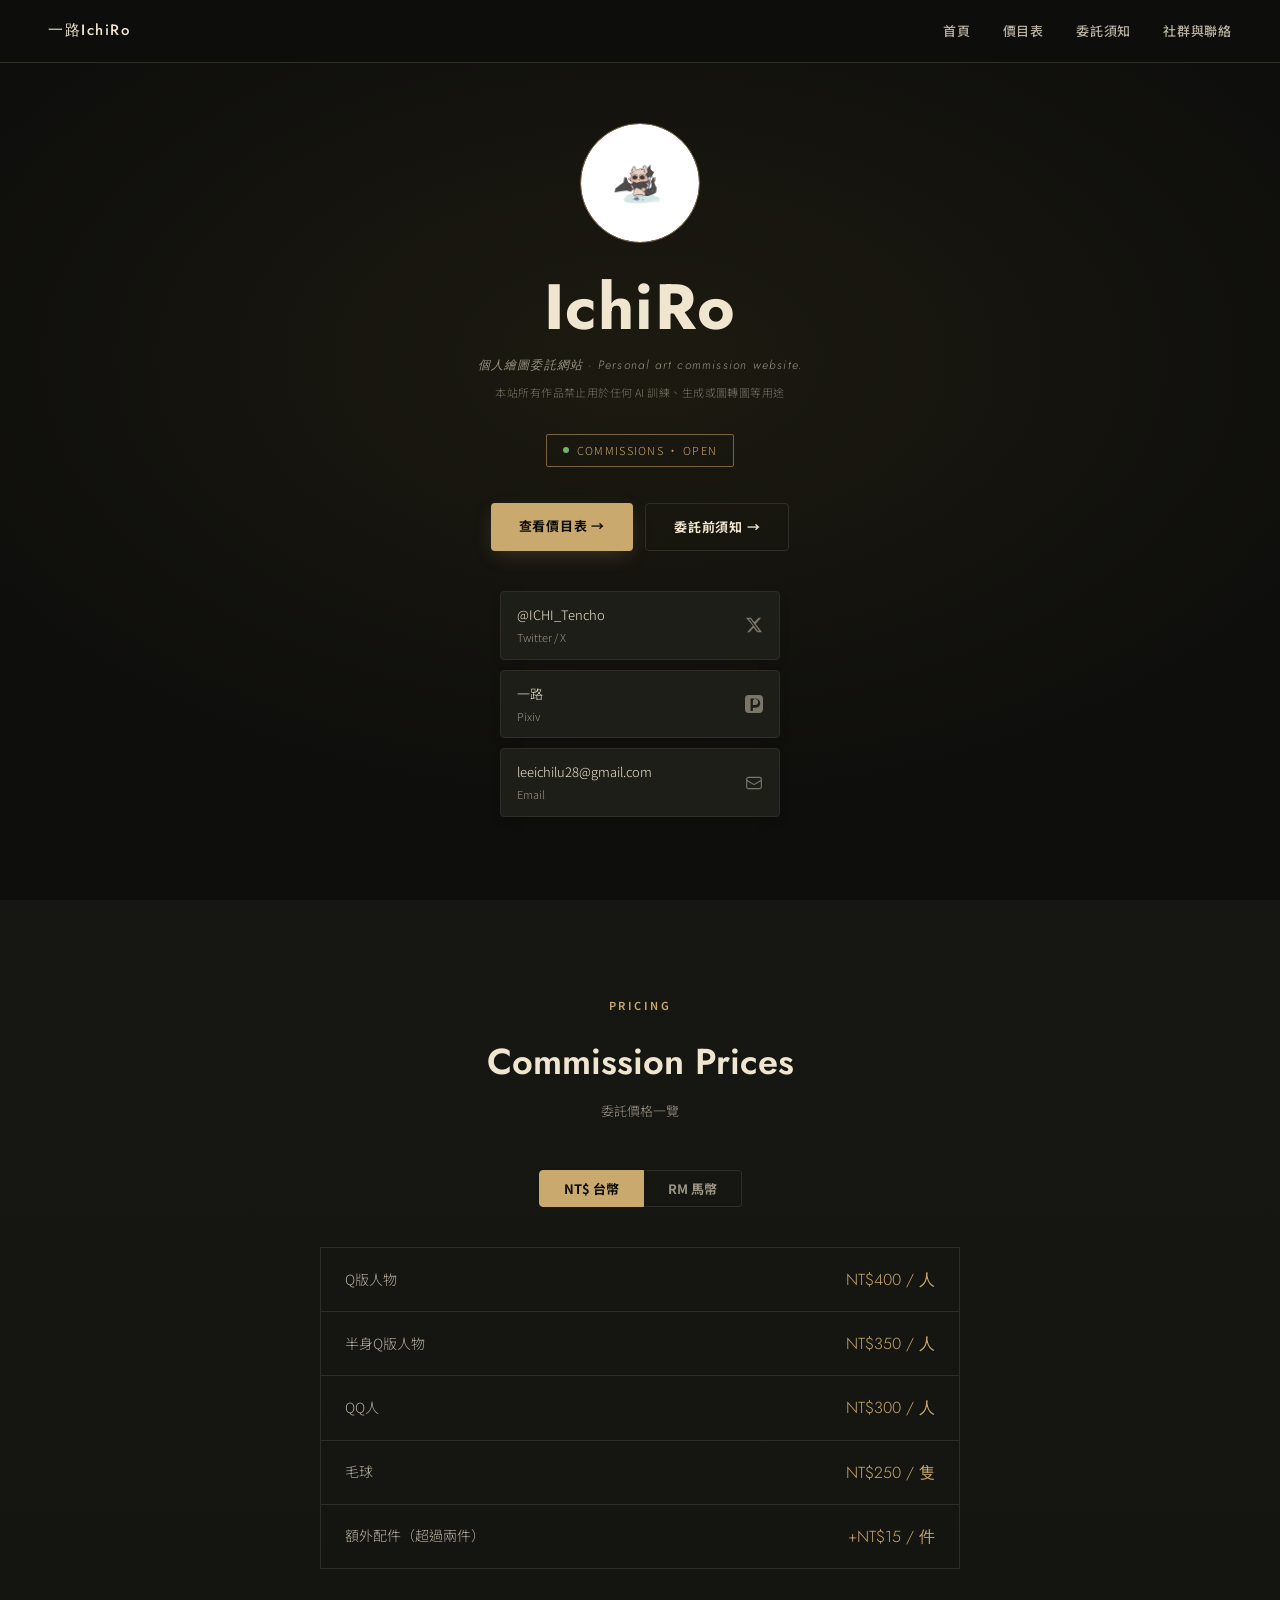
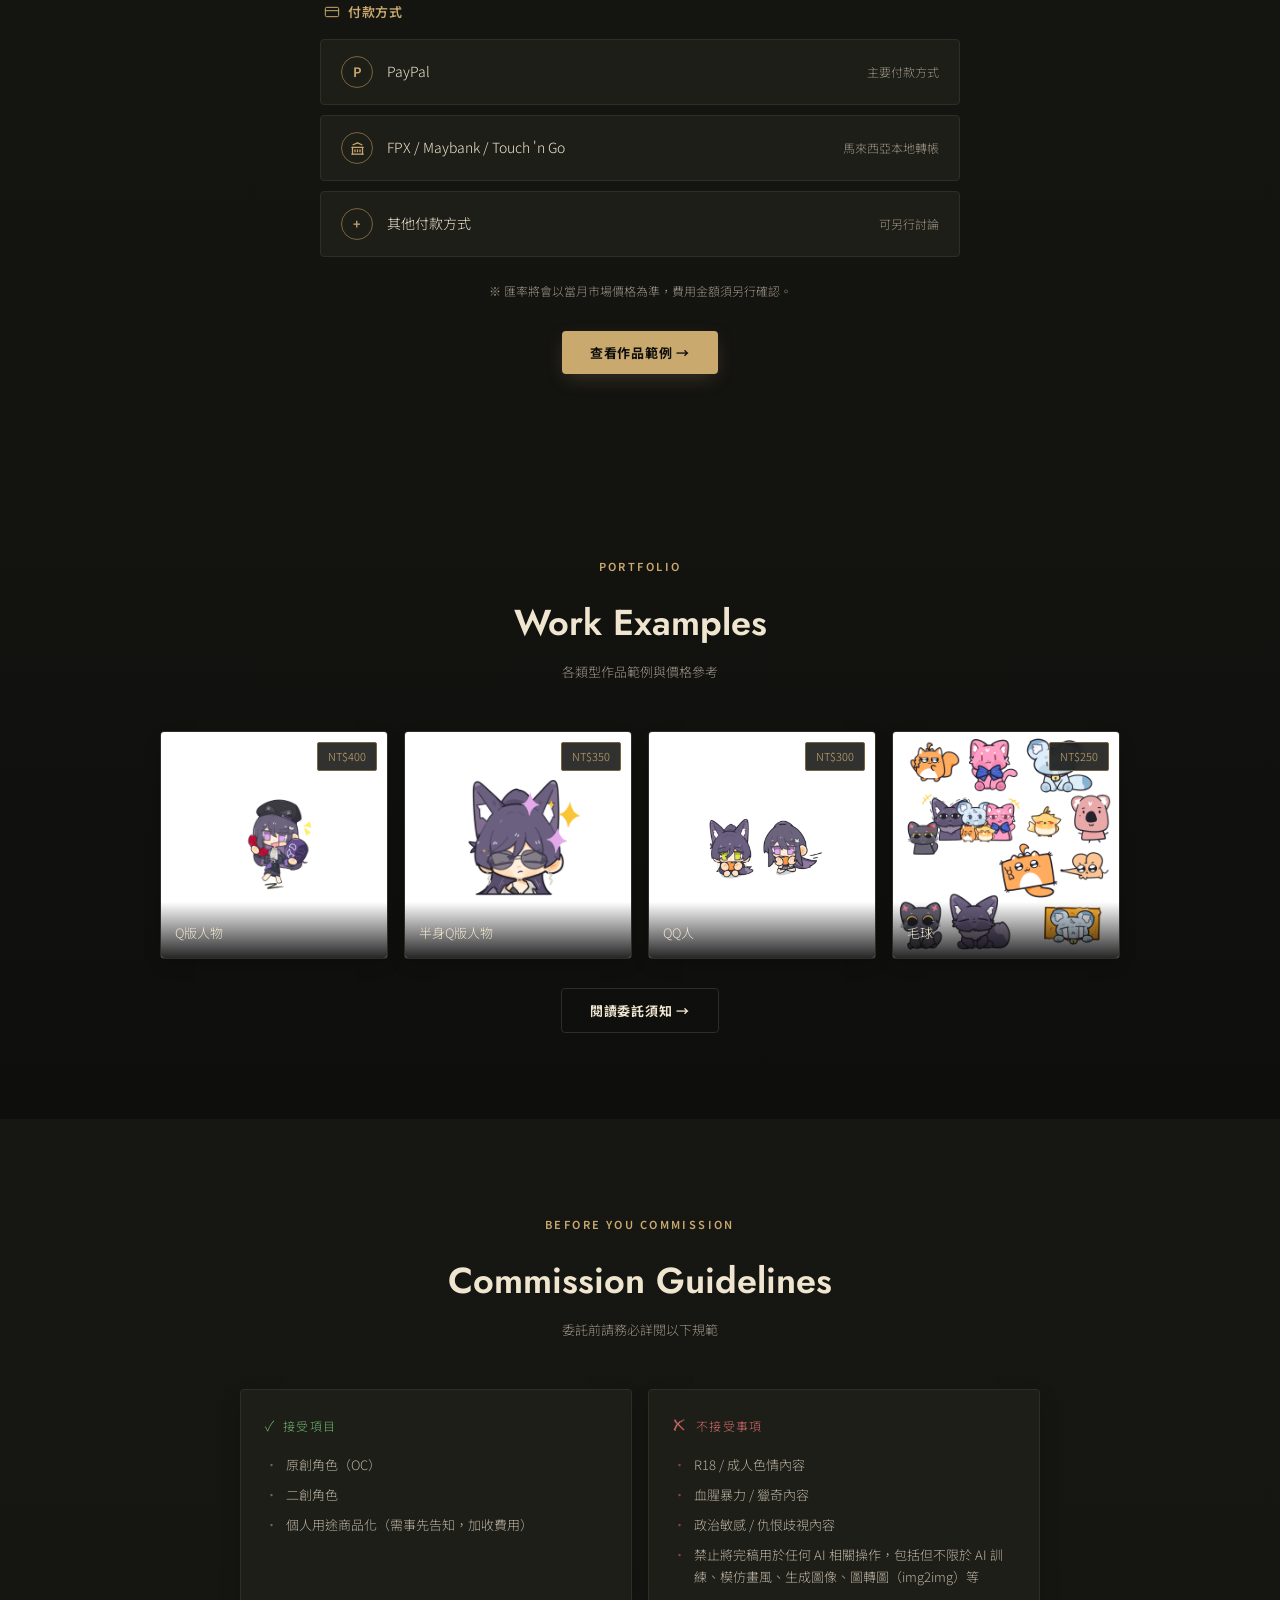
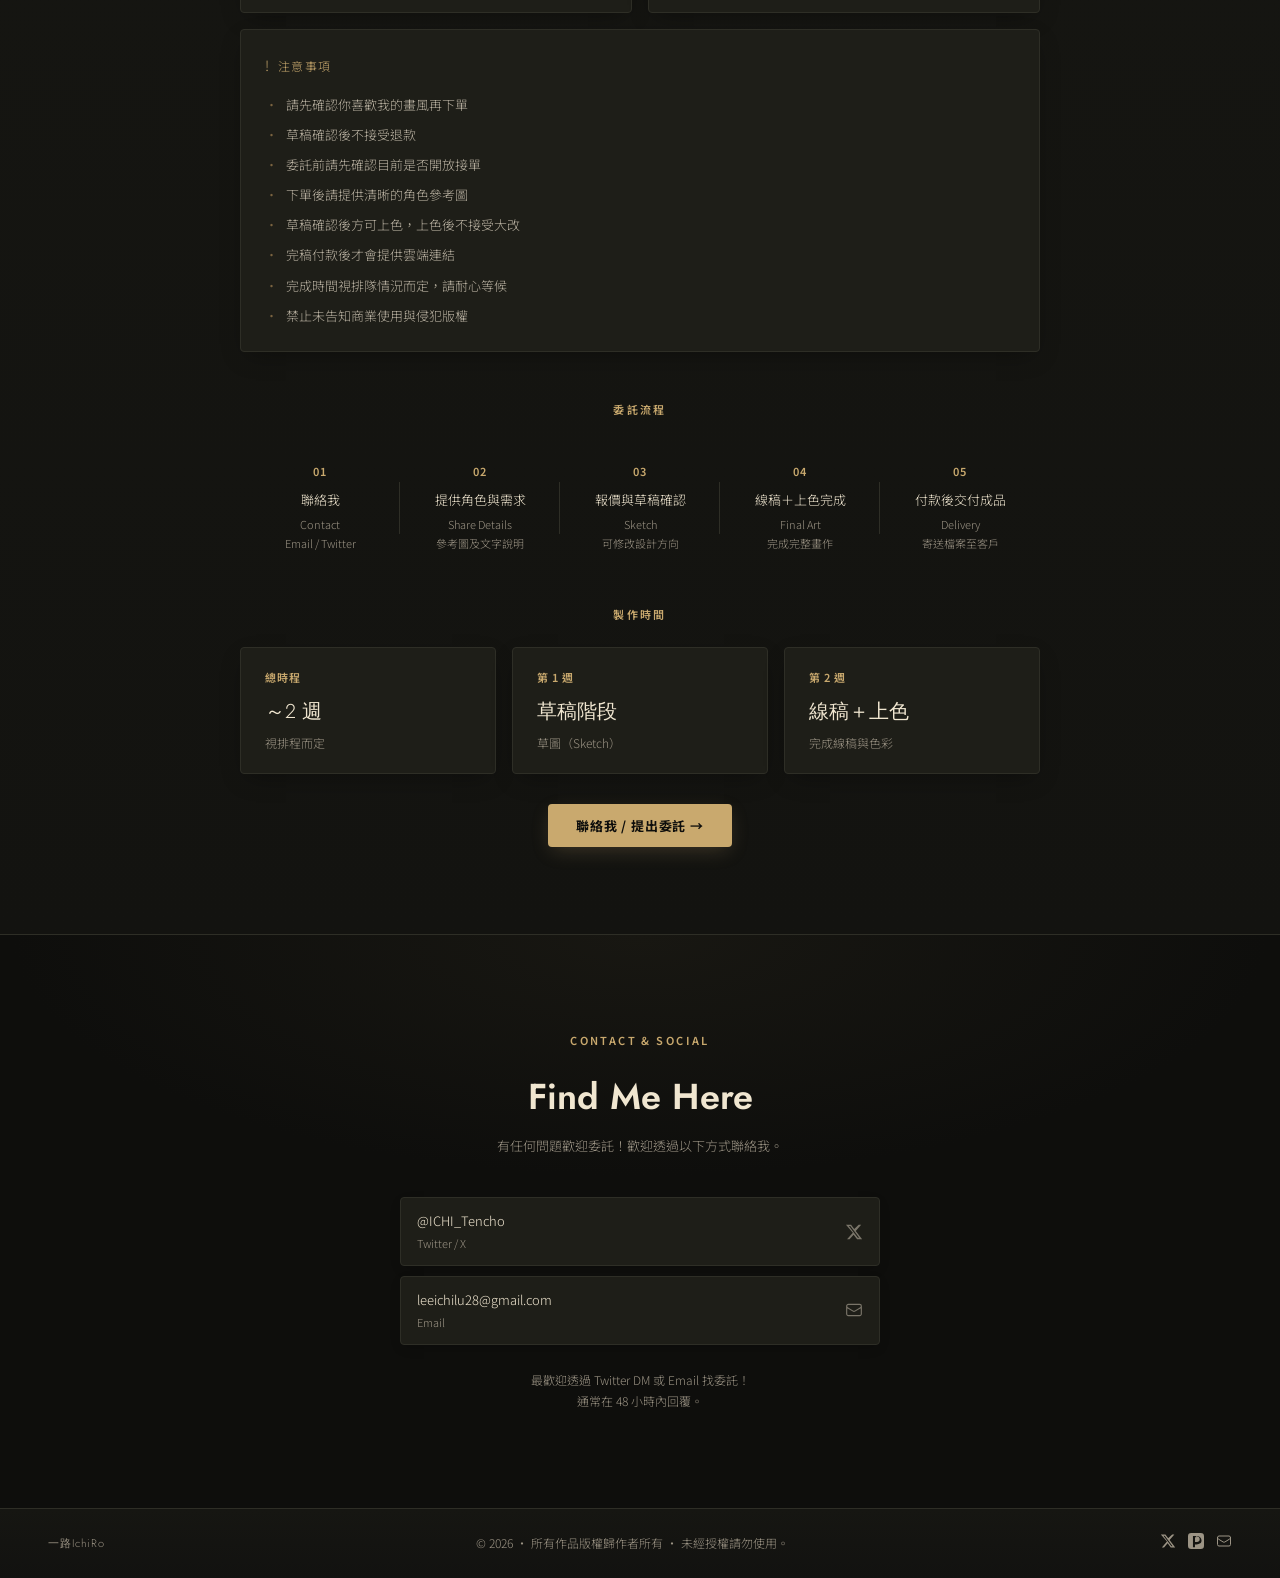
==== IchiRoSites/index.html @ b4e754fd "初次上傳網站更新" ====
<!DOCTYPE html>
<html lang="zh-TW">
<head>
<meta charset="UTF-8">
<meta name="viewport" content="width=device-width, initial-scale=1.0">
<title>一路IchiRo委託網站</title>
<link rel="preconnect" href="https://fonts.googleapis.com">
<link href="https://fonts.googleapis.com/css2?family=Jost:ital,wght@0,300;0,400;0,500;0,600;0,700;1,400&family=Noto+Sans+TC:wght@300;400;500;700&display=swap" rel="stylesheet">
<style>
  *, *::before, *::after { box-sizing: border-box; margin: 0; padding: 0; }

  :root {
    --bg-dark: #0e0e0c;
    --bg-mid: #161612;
    --bg-card: #1e1e18;
    --gold: #c9a96e;
    --gold-light: #e2c898;
    --gold-dim: #7a6340;
    --cream: #f0e6d0;
    --text-muted: #9c9485;
    --text-body: #b8b0a0;
    --border: #2e2e26;
    --accent-green: #4a6741;
    --radius: 4px;
  }

  html { scroll-behavior: smooth; }

  body {
    background: var(--bg-dark);
    color: var(--text-body);
    font-family: 'Noto Sans TC', sans-serif;
    font-weight: 300;
    line-height: 1.7;
    font-size: 14px;
  }

  /* ── NAV ── */
  nav {
    position: fixed; top: 0; left: 0; right: 0; z-index: 100;
    display: flex; align-items: center; justify-content: space-between;
    padding: 18px 48px;
    background: rgba(14,14,12,0.92);
    backdrop-filter: blur(12px);
    border-bottom: 1px solid var(--border);
  }
  .nav-logo {
    font-family: 'Jost', sans-serif;
    font-weight: 500;
    font-size: 15px;
    color: var(--cream);
    letter-spacing: 0.1em;
    text-decoration: none;
  }
  .nav-links { display: flex; gap: 32px; list-style: none; }
  .nav-links a {
    color: var(--text-body); font-size: 13px; font-weight: 500; text-decoration: none;
    letter-spacing: 0.06em; transition: color 0.2s;
  }
  .nav-links a:hover { color: var(--gold); }

  /* ── HAMBURGER (mobile nav toggle) ── */
  .nav-toggle {
    display: none;
    flex-direction: column; justify-content: center; gap: 5px;
    width: 28px; height: 28px;
    background: none; border: none; cursor: pointer; padding: 0;
    z-index: 101;
  }
  .nav-toggle span {
    display: block; width: 100%; height: 2px;
    background: var(--cream); border-radius: 2px;
    transition: transform 0.25s, opacity 0.25s;
  }
  .nav-toggle.open span:nth-child(1) { transform: translateY(7px) rotate(45deg); }
  .nav-toggle.open span:nth-child(2) { opacity: 0; }
  .nav-toggle.open span:nth-child(3) { transform: translateY(-7px) rotate(-45deg); }

  /* ── HERO ── */
  #home {
    min-height: 100vh;
    display: flex; flex-direction: column; align-items: center; justify-content: center;
    text-align: center;
    padding: 120px 24px 80px;
    background: radial-gradient(ellipse 60% 50% at 50% 40%, #1c1a10 0%, var(--bg-dark) 100%);
    position: relative;
  }
  .avatar-ring {
    width: 120px; height: 120px;
    border-radius: 50%;
    border: 1.5px solid var(--gold-dim);
    display: flex; align-items: center; justify-content: center;
    margin-bottom: 32px;
    background: var(--bg-card);
    overflow: hidden;
  }
  .avatar-img { width: 100%; height: 100%; object-fit: cover; border-radius: 50%; }
  .avatar-fallback { width: 48px; height: 48px; fill: var(--gold); display: none; }

  h1.hero-title {
    font-family: 'Jost', sans-serif;
    font-size: clamp(32px, 6vw, 64px);
    font-weight: 700;
    color: var(--cream);
    letter-spacing: 0.02em;
    line-height: 1;
    margin-bottom: 16px;
  }
  .hero-sub {
    color: var(--text-muted); font-size: 12px; letter-spacing: 0.1em;
    margin-bottom: 8px;
    font-style: italic;
    font-family: 'Jost', sans-serif;
  }
  .hero-ai-notice {
    color: var(--text-muted); font-size: 11px; letter-spacing: 0.04em;
    margin-bottom: 8px; opacity: 0.75;
  }
  .status-badge {
    display: inline-flex; align-items: center; gap: 8px;
    border: 1px solid var(--gold-dim);
    color: var(--gold); font-size: 11px; letter-spacing: 0.12em;
    padding: 6px 16px; border-radius: 2px;
    margin: 24px 0 36px;
    text-transform: uppercase;
  }
  .status-dot { width: 6px; height: 6px; border-radius: 50%; background: #6db36d; animation: pulse 2s infinite; }
  @keyframes pulse { 0%,100%{opacity:1} 50%{opacity:0.4} }

  /* ── CLOSED 狀態 ──
     想切換成「關閉中」時，把 HTML 的 status-badge 那個 div
     加上 class="status-badge closed"（已附範例在下方註解）
     呼吸燈會變灰色，且停止呼吸動畫。 */
  .status-badge.closed { border-color: var(--border); color: var(--text-muted); }
  .status-badge.closed .status-dot { background: #6b6b66; animation: none; }

  .hero-btns { display: flex; gap: 12px; margin-bottom: 40px; flex-wrap: wrap; justify-content: center; }
  .btn-gold {
    background: var(--gold); color: #0e0e0c;
    padding: 12px 28px; border: none; border-radius: var(--radius);
    font-family: 'Noto Sans TC', sans-serif; font-size: 13px; font-weight: 700;
    cursor: pointer; text-decoration: none; letter-spacing: 0.06em;
    transition: background 0.2s, box-shadow 0.2s;
    box-shadow: 0 6px 20px -4px rgba(201,169,110,0.25);
  }
  .btn-gold:hover { background: var(--gold-light); box-shadow: 0 8px 24px -4px rgba(201,169,110,0.4); }
  .btn-outline {
    background: transparent; color: var(--cream);
    padding: 12px 28px; border: 1px solid var(--border); border-radius: var(--radius);
    font-family: 'Noto Sans TC', sans-serif; font-size: 13px; font-weight: 700;
    cursor: pointer; text-decoration: none; letter-spacing: 0.06em;
    transition: border-color 0.2s, color 0.2s;
  }
  .btn-outline:hover { border-color: var(--gold); color: var(--gold); }

  .social-links { display: flex; flex-direction: column; gap: 10px; width: 280px; }
  .social-item {
    display: flex; align-items: center; justify-content: space-between;
    background: var(--bg-card); border: 1px solid var(--border);
    padding: 12px 16px; border-radius: var(--radius);
    text-decoration: none; color: var(--text-body); transition: border-color 0.2s, box-shadow 0.2s;
    box-shadow: 0 4px 12px -4px rgba(0,0,0,0.3);
  }
  .social-item:hover { border-color: var(--gold-dim); box-shadow: 0 6px 16px -4px rgba(0,0,0,0.4); }
  .social-left { display: flex; flex-direction: column; text-align: left; }
  .social-handle { color: var(--cream); font-size: 13px; }
  .social-platform { font-size: 11px; color: var(--text-muted); margin-top: 2px; }
  .social-icon { width: 18px; height: 18px; opacity: 0.6; }

  /* ── SECTION SHARED ── */
  section { padding: 96px 24px; }
  .eyebrow {
    font-size: 11px; letter-spacing: 0.22em; text-transform: uppercase;
    color: var(--gold); font-weight: 600; margin-bottom: 16px; text-align: center;
  }
  .section-title {
    font-family: 'Jost', sans-serif; font-size: clamp(22px, 4vw, 36px);
    color: var(--cream); text-align: center; font-weight: 600;
    margin-bottom: 8px;
  }
  .section-sub { text-align: center; color: var(--text-muted); font-size: 13px; margin-bottom: 48px; }

  /* ── PRICING ── */
  #pricing { background: linear-gradient(180deg, var(--bg-mid) 0%, #131310 100%); }
  .price-toggle { display: flex; gap: 0; margin: 0 auto 40px; justify-content: center; }
  .toggle-btn {
    padding: 8px 24px; border: 1px solid var(--border); background: none;
    color: var(--text-muted); font-size: 13px; font-weight: 700; cursor: pointer;
    font-family: 'Noto Sans TC', sans-serif; transition: all 0.2s;
  }
  .toggle-btn:first-child { border-radius: var(--radius) 0 0 var(--radius); }
  .toggle-btn:last-child { border-radius: 0 var(--radius) var(--radius) 0; border-left: none; }
  .toggle-btn.active { background: var(--gold); color: #0e0e0c; border-color: var(--gold); }

  .price-table { max-width: 640px; margin: 0 auto; border-left: 1px solid var(--border); border-right: 1px solid var(--border); }
  .price-row {
    display: flex; justify-content: space-between; align-items: center;
    padding: 18px 24px; border-bottom: 1px solid var(--border);
  }
  .price-row:first-child { border-top: 1px solid var(--border); }
  .price-name { color: var(--text-body); font-size: 14px; }
  .price-amount { color: var(--gold); font-size: 16px; font-family: 'Jost', sans-serif; }

  .payment-box { max-width: 640px; margin: 32px auto 0; }
  .payment-header { padding: 0 4px 16px; color: var(--gold); font-weight: 600; font-size: 13px; letter-spacing: 0.05em; display: flex; align-items: center; gap: 8px; }
  .payment-row {
    display: flex; align-items: center; justify-content: space-between;
    padding: 16px 20px; margin-bottom: 10px;
    background: var(--bg-card); border: 1px solid var(--border); border-radius: var(--radius);
  }
  .payment-row:last-child { margin-bottom: 0; }
  .payment-left { display: flex; align-items: center; gap: 14px; }
  .payment-icon {
    width: 32px; height: 32px; border-radius: 50%;
    border: 1px solid var(--gold-dim); color: var(--gold);
    display: flex; align-items: center; justify-content: center;
    font-size: 13px; font-weight: 600; flex-shrink: 0;
  }
  .payment-method { color: var(--cream); font-size: 14px; }
  .payment-note { color: var(--text-muted); font-size: 12px; }

  .price-disclaimer { text-align: center; font-size: 12px; color: var(--text-muted); margin: 24px auto 0; max-width: 500px; }

  /* ── PORTFOLIO ── */
  #portfolio { background: linear-gradient(180deg, #131310 0%, var(--bg-dark) 100%); }
  .portfolio-grid {
    display: grid; grid-template-columns: repeat(4, 1fr);
    gap: 16px; max-width: 960px; margin: 0 auto 40px;
  }
  .portfolio-card {
    position: relative; border-radius: var(--radius); overflow: hidden;
    aspect-ratio: 1/1; background: var(--bg-card); border: 1px solid var(--border);
    cursor: pointer; transition: transform 0.25s, border-color 0.25s, box-shadow 0.25s;
    box-shadow: 0 6px 18px -6px rgba(0,0,0,0.35);
  }
  .portfolio-card:hover { transform: translateY(-4px); border-color: var(--gold-dim); box-shadow: 0 16px 32px -10px rgba(0,0,0,0.55); }
  .portfolio-card img,
  .gallery-item img,
  .lightbox img {
    -webkit-user-select: none; user-select: none;
    -webkit-user-drag: none; user-drag: none;
    -webkit-touch-callout: none;
    pointer-events: none;
  }
  .portfolio-card img { width: 100%; height: 100%; object-fit: cover; display: block; }
  .card-view-more {
    position: absolute; inset: 0;
    display: flex; align-items: center; justify-content: center;
    background: rgba(14,14,12,0.55);
    opacity: 0; transition: opacity 0.25s;
    color: var(--gold-light); font-size: 12px; letter-spacing: 0.08em;
  }
  .portfolio-card:hover .card-view-more { opacity: 1; }
  .card-label {
    position: absolute; top: 10px; right: 10px;
    background: rgba(14,14,12,0.85); backdrop-filter: blur(4px);
    color: var(--gold); font-size: 11px; padding: 4px 10px;
    border-radius: 2px; border: 1px solid var(--gold-dim);
  }
  .card-overlay {
    position: absolute; bottom: 0; left: 0; right: 0;
    background: linear-gradient(transparent, rgba(0,0,0,0.85));
    padding: 20px 14px 14px;
  }
  .card-type { color: var(--cream); font-size: 13px; }
  .card-desc { color: var(--text-muted); font-size: 11px; margin-top: 2px; }

  /* ════════════════════════════════════════════════════════
     分類圖庫彈窗 (Gallery Modal) — 點分類卡片後打開
     ════════════════════════════════════════════════════════ */
  .gallery-modal {
    display: none;
    position: fixed; inset: 0; z-index: 200;
    background: rgba(8,8,7,0.93);
    backdrop-filter: blur(6px);
    padding: 80px 24px 40px;
    overflow-y: auto;
  }
  .gallery-modal.open { display: block; }
  .gallery-modal-inner { max-width: 1000px; margin: 0 auto; }
  .gallery-modal-header {
    display: flex; align-items: center; justify-content: space-between;
    margin-bottom: 28px; padding-bottom: 16px;
    border-bottom: 1px solid var(--border);
  }
  .gallery-modal-title { font-family: 'Jost', sans-serif; font-size: 22px; color: var(--cream); letter-spacing: 0.04em; }
  .gallery-modal-price { color: var(--gold); font-size: 13px; margin-top: 4px; }
  .gallery-close {
    width: 36px; height: 36px; border-radius: 50%;
    border: 1px solid var(--border); background: transparent;
    color: var(--text-muted); font-size: 18px; cursor: pointer;
    display: flex; align-items: center; justify-content: center;
    transition: border-color 0.2s, color 0.2s;
  }
  .gallery-close:hover { border-color: var(--gold-dim); color: var(--gold); }
  .gallery-modal-grid {
    display: grid; grid-template-columns: repeat(3, 1fr); gap: 14px;
  }
  .gallery-item {
    position: relative; border-radius: var(--radius); overflow: hidden;
    aspect-ratio: 1/1; background: var(--bg-card); border: 1px solid var(--border);
    cursor: zoom-in; transition: opacity 0.2s;
  }
  .gallery-item:hover { opacity: 0.85; }
  .gallery-item img { width: 100%; height: 100%; object-fit: cover; display: block; }

  @media (max-width: 700px) {
    .gallery-modal-grid { grid-template-columns: repeat(2, 1fr); }
    .gallery-modal { padding: 72px 16px 32px; }
  }

  /* ════════════════════════════════════════════════════════
     圖片放大 Lightbox — 點圖庫裡的圖片後全螢幕放大
     ════════════════════════════════════════════════════════ */
  .lightbox {
    display: none;
    position: fixed; inset: 0; z-index: 300;
    background: rgba(0,0,0,0.92);
    align-items: center; justify-content: center;
  }
  .lightbox.open { display: flex; }
  .lightbox img {
    max-width: 88vw; max-height: 86vh;
    object-fit: contain; border-radius: 2px;
  }
  .lightbox-close, .lightbox-prev, .lightbox-next {
    position: absolute; background: rgba(20,20,17,0.6);
    border: 1px solid var(--border); color: var(--cream);
    cursor: pointer; display: flex; align-items: center; justify-content: center;
    transition: border-color 0.2s, color 0.2s;
  }
  .lightbox-close {
    top: 20px; right: 20px; width: 40px; height: 40px;
    border-radius: 50%; font-size: 20px;
  }
  .lightbox-prev, .lightbox-next {
    top: 50%; transform: translateY(-50%);
    width: 44px; height: 44px; border-radius: 50%; font-size: 20px;
  }
  .lightbox-prev { left: 20px; }
  .lightbox-next { right: 20px; }
  .lightbox-close:hover, .lightbox-prev:hover, .lightbox-next:hover {
    border-color: var(--gold-dim); color: var(--gold);
  }
  .lightbox-counter {
    position: absolute; bottom: 24px; left: 50%; transform: translateX(-50%);
    color: var(--text-muted); font-size: 12px; letter-spacing: 0.06em;
  }
  @media (max-width: 700px) {
    .lightbox-prev, .lightbox-next { width: 38px; height: 38px; }
    .lightbox-prev { left: 8px; }
    .lightbox-next { right: 8px; }
    .lightbox-close { top: 12px; right: 12px; }
  }

  /* Portfolio placeholder colors */
  .pc-1 { background: linear-gradient(135deg, #1a2535, #2c1a35); }
  .pc-2 { background: linear-gradient(135deg, #1a1535, #351a2c); }
  .pc-3 { background: linear-gradient(135deg, #2c2215, #1a2215); }
  .pc-4 { background: linear-gradient(135deg, #1a2a1a, #2a1a2a); }

  /* ── GUIDELINES ── */
  #guidelines { background: linear-gradient(180deg, var(--bg-mid) 0%, #131310 100%); }
  .guidelines-grid { display: grid; grid-template-columns: 1fr 1fr; gap: 16px; max-width: 800px; margin: 0 auto 48px; }
  .guide-card-wide { grid-column: 1 / -1; }
  .guide-card { background: var(--bg-card); border: 1px solid var(--border); border-radius: var(--radius); padding: 24px; box-shadow: 0 8px 24px -8px rgba(0,0,0,0.4); }
  .guide-card-title { font-size: 12px; letter-spacing: 0.1em; color: var(--gold); margin-bottom: 16px; display: flex; align-items: center; gap: 8px; }
  .guide-card-title span { font-size: 14px; }
  .guide-card-title-accept { color: #6db36d; }
  .guide-card-title-reject { color: #d16a6a; }
  .guide-list { list-style: none; display: flex; flex-direction: column; gap: 8px; }
  .guide-list li { font-size: 13px; color: var(--text-body); display: flex; gap: 8px; }
  .guide-list li::before { content: '·'; color: var(--gold-dim); flex-shrink: 0; }
  .guide-list.dont li::before { color: #8b4444; }

  .steps-row { display: grid; grid-template-columns: repeat(5, 1fr); gap: 0; max-width: 800px; margin: 0 auto 32px; }
  .step { text-align: center; padding: 20px 8px; position: relative; }
  .step:not(:last-child)::after {
    content: ''; position: absolute; right: 0; top: 50%; transform: translateY(-50%);
    width: 1px; height: 40%; background: var(--border);
  }
  .step-num { font-size: 11px; color: var(--gold); font-weight: 600; letter-spacing: 0.12em; margin-bottom: 8px; }
  .step-label { color: var(--cream); font-size: 13px; margin-bottom: 4px; }
  .step-detail { color: var(--text-muted); font-size: 11px; }

  .timeline-row { display: grid; grid-template-columns: repeat(3, 1fr); gap: 16px; max-width: 800px; margin: 0 auto 40px; }
  .timeline-card { background: var(--bg-card); border: 1px solid var(--border); border-radius: var(--radius); padding: 20px 24px; box-shadow: 0 8px 24px -8px rgba(0,0,0,0.4); }
  .tl-label { font-size: 11px; color: var(--gold); font-weight: 600; letter-spacing: 0.1em; text-transform: uppercase; margin-bottom: 8px; }
  .tl-duration { color: var(--cream); font-size: 20px; font-family: 'Jost', sans-serif; margin-bottom: 4px; }
  .tl-desc { font-size: 12px; color: var(--text-muted); }

  /* ── CONTACT ── */
  #contact {
    background: radial-gradient(ellipse 70% 60% at 50% 0%, #181712 0%, var(--bg-dark) 70%);
    border-top: 1px solid var(--border);
  }
  .contact-links { display: flex; flex-direction: column; gap: 10px; max-width: 480px; margin: 0 auto 24px; }
  .contact-note { text-align: center; font-size: 12px; color: var(--text-muted); max-width: 420px; margin: 0 auto; line-height: 1.8; }

  /* ── FOOTER ── */
  footer {
    background: linear-gradient(180deg, var(--bg-mid) 0%, #121210 100%); border-top: 1px solid var(--border);
    padding: 24px 48px; display: flex; justify-content: space-between; align-items: center;
    font-size: 12px; color: var(--text-muted);
  }
  .footer-copy { font-family: 'Jost', sans-serif; letter-spacing: 0.08em; font-size: 11px; color: var(--text-muted); }

  @media (max-width: 880px) {
    .portfolio-grid { grid-template-columns: repeat(2, 1fr); }
  }

  @media (max-width: 700px) {
    nav { padding: 14px 20px; }
    .nav-toggle { display: flex; }
    .nav-links {
      display: flex; flex-direction: column; gap: 0;
      position: fixed; top: 57px; left: 0; right: 0;
      background: rgba(14,14,12,0.97); backdrop-filter: blur(12px);
      border-bottom: 1px solid var(--border);
      max-height: 0; overflow: hidden;
      transition: max-height 0.3s ease;
    }
    .nav-links.open { max-height: 320px; }
    .nav-links li { width: 100%; }
    .nav-links a {
      display: block; padding: 16px 24px;
      border-bottom: 1px solid var(--border);
      font-size: 14px;
    }
    section { padding: 64px 20px; }
    .guidelines-grid { grid-template-columns: 1fr; }
    .steps-row { grid-template-columns: 1fr 1fr; gap: 12px; }
    .step::after { display: none; }
    .timeline-row { grid-template-columns: 1fr; }
    footer { flex-direction: column; gap: 12px; text-align: center; }
  }
</style>
</head>
<body>

<!-- NAV -->
<nav>
  <a href="#home" class="nav-logo">一路IchiRo</a>
  <ul class="nav-links" id="navLinks">
    <li><a href="#home">首頁</a></li>
    <li><a href="#pricing">價目表</a></li>
    <li><a href="#guidelines">委託須知</a></li>
    <li><a href="#contact">社群與聯絡</a></li>
  </ul>
  <button class="nav-toggle" id="navToggle" aria-label="開啟選單" aria-expanded="false">
    <span></span><span></span><span></span>
  </button>
</nav>

<!-- HERO -->
<section id="home">
  <div class="avatar-ring">
    <img src="images/dragon.png" alt="Mira Vesper avatar" class="avatar-img" onerror="this.style.display='none'; this.nextElementSibling.style.display='flex';">
    <svg viewBox="0 0 24 24" xmlns="http://www.w3.org/2000/svg" class="avatar-fallback">
      <path d="M12 2C6.48 2 2 6.48 2 12s4.48 10 10 10 10-4.48 10-10S17.52 2 12 2zm-1 14H9V8h2v8zm4 0h-2V8h2v8z"/>
    </svg>
  </div>

  <h1 class="hero-title">IchiRo</h1>
  <p class="hero-sub">個人繪圖委託網站 · Personal art commission website.</p>
  <p class="hero-ai-notice">本站所有作品禁止用於任何 AI 訓練、生成或圖轉圖等用途</p>
  <!--
    委託狀態切換：
    開放中（目前）：<div class="status-badge">  ...  COMMISSIONS · OPEN
    關閉時：把下面改成 ↓↓↓
    <div class="status-badge closed">
      <span class="status-dot"></span>
      COMMISSIONS · CLOSED
    </div>
    （只要加上 class="closed" 並把文字改成 CLOSED，呼吸燈就會變灰色且停止閃爍）
  -->
  <div class="status-badge">
    <span class="status-dot"></span>
    COMMISSIONS · OPEN
  </div>

  <div class="hero-btns">
    <a href="#pricing" class="btn-gold">查看價目表 →</a>
    <a href="#guidelines" class="btn-outline">委託前須知 →</a>
  </div>

  <div class="social-links">
    <!-- 把下面 href="" 換成你的 Twitter/X 連結，例如 https://twitter.com/ICHI_Tencho -->
    <a href="https://twitter.com/ICHI_Tencho" target="_blank" class="social-item">
      <div class="social-left">
        <span class="social-handle">@ICHI_Tencho</span>
        <span class="social-platform">Twitter / X</span>
      </div>
      <svg class="social-icon" viewBox="0 0 24 24" fill="currentColor"><path d="M18.244 2.25h3.308l-7.227 8.26 8.502 11.24H16.17l-4.714-6.231-5.401 6.231H2.736l7.73-8.835L1.254 2.25H8.08l4.253 5.622zm-1.161 17.52h1.833L7.084 4.126H5.117z"/></svg>
    </a>
    <!-- 把下面 href="" 換成你的 Pixiv 連結，例如 https://www.pixiv.net/users/12345678 -->
    <a href="https://www.pixiv.net/users/37880191" target="_blank" class="social-item">
      <div class="social-left">
        <span class="social-handle">一路</span>
        <span class="social-platform">Pixiv</span>
      </div>
      <svg class="social-icon" viewBox="0 0 24 24" fill="currentColor"><path d="M4.935 0A4.924 4.924 0 0 0 0 4.935v14.13A4.924 4.924 0 0 0 4.935 24H19.06A4.924 4.924 0 0 0 24 19.065V4.935A4.924 4.924 0 0 0 19.065 0zm7.81 4.547c2.181 0 4.058.676 5.399 1.847a6.117 6.117 0 0 1 2.116 4.66c.005 1.854-.68 3.476-1.963 4.478-1.297 1.012-3.054 1.564-5.368 1.564h-2.474v4.245H7.44V4.55zm-.288 1.8H10.52v7.073h1.938c1.917 0 3.168-.428 3.94-1.048.77-.618 1.17-1.554 1.167-2.98a4.26 4.26 0 0 0-1.443-3.26c-.985-.858-2.401-1.292-4.465-1.286z"/></svg>
    </a>
    <!-- Email 連結 -->
    <a href="mailto:leeichilu28@gmail.com" class="social-item">
      <div class="social-left">
        <span class="social-handle">leeichilu28@gmail.com</span>
        <span class="social-platform">Email</span>
      </div>
      <svg class="social-icon" viewBox="0 0 24 24" fill="none" stroke="currentColor" stroke-width="1.5"><path stroke-linecap="round" stroke-linejoin="round" d="M21.75 6.75v10.5a2.25 2.25 0 0 1-2.25 2.25h-15a2.25 2.25 0 0 1-2.25-2.25V6.75m19.5 0A2.25 2.25 0 0 0 19.5 4.5h-15a2.25 2.25 0 0 0-2.25 2.25m19.5 0v.243a2.25 2.25 0 0 1-1.07 1.916l-7.5 4.615a2.25 2.25 0 0 1-2.36 0L3.32 8.91a2.25 2.25 0 0 1-1.07-1.916V6.75"/></svg>
    </a>
  </div>
</section>

<!-- PRICING -->
<section id="pricing">
  <p class="eyebrow">PRICING</p>
  <h2 class="section-title">Commission Prices</h2>
  <p class="section-sub">委託價格一覽</p>

  <div class="price-toggle">
    <button class="toggle-btn active" onclick="setPrice('ntd', this)">NT$ 台幣</button>
    <button class="toggle-btn" onclick="setPrice('rm', this)">RM 馬幣</button>
  </div>

  <div class="price-table">
    <div class="price-row">
      <span class="price-name">Q版人物</span>
      <span class="price-amount" data-ntd="NT$400 / 人" data-rm="RM 55 / 人">NT$400 / 人</span>
    </div>
    <div class="price-row">
      <span class="price-name">半身Q版人物</span>
      <span class="price-amount" data-ntd="NT$350 / 人" data-rm="RM 48 / 人">NT$350 / 人</span>
    </div>
    <div class="price-row">
      <span class="price-name">QQ人</span>
      <span class="price-amount" data-ntd="NT$300 / 人" data-rm="RM 42 / 人">NT$300 / 人</span>
    </div>
    <div class="price-row">
      <span class="price-name">毛球</span>
      <span class="price-amount" data-ntd="NT$250 / 隻" data-rm="RM 35 / 隻">NT$250 / 隻</span>
    </div>
    <div class="price-row">
      <span class="price-name">額外配件（超過兩件）</span>
      <span class="price-amount" data-ntd="+NT$15 / 件" data-rm="+RM 2 / 件">+NT$15 / 件</span>
    </div>
  </div>

  <div class="payment-box" style="margin-top:32px;">
    <div class="payment-header">
      <svg width="16" height="16" viewBox="0 0 24 24" fill="none" stroke="currentColor" stroke-width="1.5"><rect x="2" y="5" width="20" height="14" rx="2"/><path d="M2 10h20"/></svg>
      付款方式
    </div>
    <div class="payment-row">
      <div class="payment-left">
        <span class="payment-icon">P</span>
        <span class="payment-method">PayPal</span>
      </div>
      <span class="payment-note">主要付款方式</span>
    </div>
    <div class="payment-row">
      <div class="payment-left">
        <span class="payment-icon"><svg width="15" height="15" viewBox="0 0 24 24" fill="none" stroke="currentColor" stroke-width="2" stroke-linecap="round" stroke-linejoin="round"><path d="M3 21h18"/><path d="M3 10h18"/><path d="M5 6l7-3 7 3"/><path d="M4 10v11"/><path d="M20 10v11"/><path d="M8 14v3"/><path d="M12 14v3"/><path d="M16 14v3"/></svg></span>
        <span class="payment-method">FPX / Maybank / Touch 'n Go</span>
      </div>
      <span class="payment-note">馬來西亞本地轉帳</span>
    </div>
    <div class="payment-row">
      <div class="payment-left">
        <span class="payment-icon">+</span>
        <span class="payment-method">其他付款方式</span>
      </div>
      <span class="payment-note">可另行討論</span>
    </div>
  </div>

  <p class="price-disclaimer">※ 匯率將會以當月市場價格為準，費用金額須另行確認。</p>

  <div style="text-align:center;margin-top:40px;">
    <a href="#portfolio" class="btn-gold">查看作品範例 →</a>
  </div>
</section>

<!-- PORTFOLIO -->
<section id="portfolio">
  <p class="eyebrow">PORTFOLIO</p>
  <h2 class="section-title">Work Examples</h2>
  <p class="section-sub">各類型作品範例與價格參考</p>

  <div class="portfolio-grid">
    <!-- 每張卡片代表一個分類，點擊後會打開該分類的圖庫彈窗
         data-category 對應下面 galleryData 裡的 key，記得保持一致 -->
    <div class="portfolio-card" onclick="openGallery('qchibi')">
      <!-- 把 src="" 換成你的圖片路徑或網址，這張是分類的「封面圖」 -->
      <img src="images/kSPEAK.png" alt="Q版人物範例" onerror="this.style.display='none'; this.nextElementSibling.style.display='flex';">
      <div class="pc-1" style="width:100%;height:100%;display:none;align-items:center;justify-content:center;font-family:'Jost',sans-serif;color:rgba(201,169,110,0.3);font-size:48px;">✦</div>
      <div class="card-view-more">查看更多範例 →</div>
      <div class="card-label">NT$400</div>
      <div class="card-overlay">
        <div class="card-type">Q版人物</div>
      </div>
    </div>
    <div class="portfolio-card" onclick="openGallery('halfbody')">
      <img src="images/comic6.png" alt="半身Q版人物範例" onerror="this.style.display='none'; this.nextElementSibling.style.display='flex';">
      <div class="pc-2" style="width:100%;height:100%;display:none;align-items:center;justify-content:center;font-family:'Jost',sans-serif;color:rgba(201,169,110,0.3);font-size:48px;">✦</div>
      <div class="card-view-more">查看更多範例 →</div>
      <div class="card-label">NT$350</div>
      <div class="card-overlay">
        <div class="card-type">半身Q版人物</div>
      </div>
    </div>
    <div class="portfolio-card" onclick="openGallery('qq')">
      <img src="images/qq1.png" alt="QQ人範例" onerror="this.style.display='none'; this.nextElementSibling.style.display='flex';">
      <div class="pc-3" style="width:100%;height:100%;display:none;align-items:center;justify-content:center;font-family:'Jost',sans-serif;color:rgba(201,169,110,0.3);font-size:48px;">✦</div>
      <div class="card-view-more">查看更多範例 →</div>
      <div class="card-label">NT$300</div>
      <div class="card-overlay">
        <div class="card-type">QQ人</div>
      </div>
    </div>
    <div class="portfolio-card" onclick="openGallery('furball')">
      <img src="images/anm3.png" alt="毛球範例" onerror="this.style.display='none'; this.nextElementSibling.style.display='flex';">
      <div class="pc-4" style="width:100%;height:100%;display:none;align-items:center;justify-content:center;font-family:'Jost',sans-serif;color:rgba(201,169,110,0.3);font-size:48px;">✦</div>
      <div class="card-view-more">查看更多範例 →</div>
      <div class="card-label">NT$250</div>
      <div class="card-overlay">
        <div class="card-type">毛球</div>
      </div>
    </div>
  </div>

  <div style="text-align:center;">
    <a href="#guidelines" class="btn-outline">閱讀委託須知 →</a>
  </div>
</section>

<!-- ════════════════════════════════════════════════════════
     分類圖庫彈窗 (Gallery Modal)
     點擊上面任一分類卡片後，這裡會顯示該分類所有範例圖
     ════════════════════════════════════════════════════════ -->
<div class="gallery-modal" id="galleryModal">
  <div class="gallery-modal-inner">
    <div class="gallery-modal-header">
      <div>
        <div class="gallery-modal-title" id="galleryTitle">Q版人物</div>
        <div class="gallery-modal-price" id="galleryPrice">NT$400</div>
      </div>
      <button class="gallery-close" onclick="closeGallery()" aria-label="關閉">✕</button>
    </div>
    <div class="gallery-modal-grid" id="galleryGrid">
      <!-- 圖片由 JS 自動產生，不用手動寫 -->
    </div>
  </div>
</div>

<!-- ════════════════════════════════════════════════════════
     圖片放大 Lightbox
     在上面圖庫彈窗裡點任一張圖，會用這個全螢幕放大顯示
     ════════════════════════════════════════════════════════ -->
<div class="lightbox" id="lightbox">
  <button class="lightbox-close" onclick="closeLightbox()" aria-label="關閉">✕</button>
  <button class="lightbox-prev" onclick="navLightbox(-1)" aria-label="上一張">‹</button>
  <img id="lightboxImg" src="" alt="">
  <button class="lightbox-next" onclick="navLightbox(1)" aria-label="下一張">›</button>
  <div class="lightbox-counter" id="lightboxCounter"></div>
</div>

<!-- GUIDELINES -->
<section id="guidelines">
  <p class="eyebrow">BEFORE YOU COMMISSION</p>
  <h2 class="section-title">Commission Guidelines</h2>
  <p class="section-sub">委託前請務必詳閱以下規範</p>

  <div class="guidelines-grid">
    <div class="guide-card">
      <div class="guide-card-title guide-card-title-accept"><span>✓</span> 接受項目</div>
      <ul class="guide-list">
        <li>原創角色（OC）</li>
        <li>二創角色</li>
        <li>個人用途商品化（需事先告知，加收費用）</li>
      </ul>
    </div>
    <div class="guide-card">
      <div class="guide-card-title guide-card-title-reject"><span>✗</span> 不接受事項</div>
      <ul class="guide-list dont">
        <li>R18 / 成人色情內容</li>
        <li>血腥暴力 / 獵奇內容</li>
        <li>政治敏感 / 仇恨歧視內容</li>
        <li>禁止將完稿用於任何 AI 相關操作，包括但不限於 AI 訓練、模仿畫風、生成圖像、圖轉圖（img2img）等</li>
      </ul>
    </div>
    <div class="guide-card guide-card-wide">
      <div class="guide-card-title"><span>!</span> 注意事項</div>
      <ul class="guide-list">
        <li>請先確認你喜歡我的畫風再下單</li>
        <li>草稿確認後不接受退款</li>
        <li>委託前請先確認目前是否開放接單</li>
        <li>下單後請提供清晰的角色參考圖</li>
        <li>草稿確認後方可上色，上色後不接受大改</li>
        <li>完稿付款後才會提供雲端連結</li>
        <li>完成時間視排隊情況而定，請耐心等候</li>
        <li>禁止未告知商業使用與侵犯版權</li>
      </ul>
    </div>
  </div>

  <p class="eyebrow" style="margin-bottom:24px;">委託流程</p>
  <div class="steps-row">
    <div class="step">
      <div class="step-num">01</div>
      <div class="step-label">聯絡我</div>
      <div class="step-detail">Contact<br>Email / Twitter</div>
    </div>
    <div class="step">
      <div class="step-num">02</div>
      <div class="step-label">提供角色與需求</div>
      <div class="step-detail">Share Details<br>參考圖及文字說明</div>
    </div>
    <div class="step">
      <div class="step-num">03</div>
      <div class="step-label">報價與草稿確認</div>
      <div class="step-detail">Sketch<br>可修改設計方向</div>
    </div>
    <div class="step">
      <div class="step-num">04</div>
      <div class="step-label">線稿＋上色完成</div>
      <div class="step-detail">Final Art<br>完成完整畫作</div>
    </div>
    <div class="step">
      <div class="step-num">05</div>
      <div class="step-label">付款後交付成品</div>
      <div class="step-detail">Delivery<br>寄送檔案至客戶</div>
    </div>
  </div>

  <p class="eyebrow" style="margin-bottom:24px;">製作時間</p>
  <div class="timeline-row">
    <div class="timeline-card">
      <div class="tl-label">總時程</div>
      <div class="tl-duration">～2 週</div>
      <div class="tl-desc">視排程而定</div>
    </div>
    <div class="timeline-card">
      <div class="tl-label">第 1 週</div>
      <div class="tl-duration">草稿階段</div>
      <div class="tl-desc">草圖（Sketch）</div>
    </div>
    <div class="timeline-card">
      <div class="tl-label">第 2 週</div>
      <div class="tl-duration">線稿＋上色</div>
      <div class="tl-desc">完成線稿與色彩</div>
    </div>
  </div>

  <div style="text-align:center;">
    <a href="#contact" class="btn-gold">聯絡我 / 提出委託 →</a>
  </div>
</section>

<!-- CONTACT -->
<section id="contact">
  <p class="eyebrow">CONTACT &amp; SOCIAL</p>
  <h2 class="section-title">Find Me Here</h2>
  <p class="section-sub" style="margin-bottom:40px;">有任何問題歡迎委託！歡迎透過以下方式聯絡我。</p>

  <div class="contact-links">
    <!-- 把下面 href="" 換成你的 Twitter/X 連結 -->
    <a href="https://twitter.com/ICHI_Tencho" target="_blank" class="social-item">
      <div class="social-left">
        <span class="social-handle">@ICHI_Tencho</span>
        <span class="social-platform">Twitter / X</span>
      </div>
      <svg class="social-icon" viewBox="0 0 24 24" fill="currentColor"><path d="M18.244 2.25h3.308l-7.227 8.26 8.502 11.24H16.17l-4.714-6.231-5.401 6.231H2.736l7.73-8.835L1.254 2.25H8.08l4.253 5.622zm-1.161 17.52h1.833L7.084 4.126H5.117z"/></svg>
    </a>
    <a href="mailto:leeichilu28@gmail.com" class="social-item">
      <div class="social-left">
        <span class="social-handle">leeichilu28@gmail.com</span>
        <span class="social-platform">Email</span>
      </div>
      <svg class="social-icon" viewBox="0 0 24 24" fill="none" stroke="currentColor" stroke-width="1.5"><path stroke-linecap="round" stroke-linejoin="round" d="M21.75 6.75v10.5a2.25 2.25 0 0 1-2.25 2.25h-15a2.25 2.25 0 0 1-2.25-2.25V6.75m19.5 0A2.25 2.25 0 0 0 19.5 4.5h-15a2.25 2.25 0 0 0-2.25 2.25m19.5 0v.243a2.25 2.25 0 0 1-1.07 1.916l-7.5 4.615a2.25 2.25 0 0 1-2.36 0L3.32 8.91a2.25 2.25 0 0 1-1.07-1.916V6.75"/></svg>
    </a>
  </div>
  <p class="contact-note">最歡迎透過 Twitter DM 或 Email 找委託！<br>通常在 48 小時內回覆。</p>
</section>

<!-- FOOTER -->
<footer>
  <span class="footer-copy">一路IchiRo</span>
  <span>© 2026 · 所有作品版權歸作者所有 · 未經授權請勿使用。</span>
  <div style="display:flex;gap:12px;">
    <!-- 把下面 href="" 換成你的 Twitter/X 連結 -->
    <a href="https://twitter.com/ICHI_Tencho" target="_blank" style="color:var(--text-muted);">
      <svg width="16" height="16" viewBox="0 0 24 24" fill="currentColor"><path d="M18.244 2.25h3.308l-7.227 8.26 8.502 11.24H16.17l-4.714-6.231-5.401 6.231H2.736l7.73-8.835L1.254 2.25H8.08l4.253 5.622zm-1.161 17.52h1.833L7.084 4.126H5.117z"/></svg>
    </a>
    <!-- 把下面 href="" 換成你的 Pixiv 連結 -->
    <a href="https://www.pixiv.net/users/37880191" target="_blank" style="color:var(--text-muted);">
      <svg width="16" height="16" viewBox="0 0 24 24" fill="currentColor"><path d="M4.935 0A4.924 4.924 0 0 0 0 4.935v14.13A4.924 4.924 0 0 0 4.935 24H19.06A4.924 4.924 0 0 0 24 19.065V4.935A4.924 4.924 0 0 0 19.065 0zm7.81 4.547c2.181 0 4.058.676 5.399 1.847a6.117 6.117 0 0 1 2.116 4.66c.005 1.854-.68 3.476-1.963 4.478-1.297 1.012-3.054 1.564-5.368 1.564h-2.474v4.245H7.44V4.55zm-.288 1.8H10.52v7.073h1.938c1.917 0 3.168-.428 3.94-1.048.77-.618 1.17-1.554 1.167-2.98a4.26 4.26 0 0 0-1.443-3.26c-.985-.858-2.401-1.292-4.465-1.286z"/></svg>
    </a>
    <a href="mailto:leeichilu28@gmail.com" style="color:var(--text-muted);">
      <svg width="16" height="16" viewBox="0 0 24 24" fill="none" stroke="currentColor" stroke-width="1.5"><path stroke-linecap="round" stroke-linejoin="round" d="M21.75 6.75v10.5a2.25 2.25 0 0 1-2.25 2.25h-15a2.25 2.25 0 0 1-2.25-2.25V6.75m19.5 0A2.25 2.25 0 0 0 19.5 4.5h-15a2.25 2.25 0 0 0-2.25 2.25m19.5 0v.243a2.25 2.25 0 0 1-1.07 1.916l-7.5 4.615a2.25 2.25 0 0 1-2.36 0L3.32 8.91a2.25 2.25 0 0 1-1.07-1.916V6.75"/></svg>
    </a>
  </div>
</footer>

<script>
function setPrice(currency, btn) {
  document.querySelectorAll('.toggle-btn').forEach(b => b.classList.remove('active'));
  btn.classList.add('active');
  document.querySelectorAll('.price-amount').forEach(el => {
    el.textContent = el.dataset[currency] || el.dataset.ntd;
  });
}

/* ════════════════════════════════════════════════════════
   分類圖庫 + Lightbox 放大
   ────────────────────────────────────────────────────────
   怎麼新增/修改圖片：
   只要編輯下面 galleryData 這個物件就好，不用碰 HTML。
   每個分類 key（例如 'qchibi'）要跟 portfolio-card 上
   onclick="openGallery('qchibi')" 的名稱對應。
   images 陣列裡的路徑就是你要放的圖片，可以新增任意多張。
   ════════════════════════════════════════════════════════ */
const galleryData = {
  qchibi: {
    title: 'Q版人物',
    price: 'NT$400',
    images: [
      'images/kSPEAK.png',
      'images/comic3.png',
      'images/comic1.png',
    
    ]
  },
  halfbody: {
    title: '半身Q版人物',
    price: 'NT$350',
    images: [
      'images/comic6.png',
      'images/comic2.png',
      'images/comic4.png',
      'images/comic5.png',
    ]
  },
  qq: {
    title: 'QQ人',
    price: 'NT$300',
    images: [
      'images/qq1.png',
      'images/qq2.png',
  
    ]
  },
  furball: {
    title: '毛球',
    price: 'NT$250',
    images: [
      'images/dragon.png',
      'images/eat1.png',
      'images/anm3.png',
      'images/anm1.png',
      'images/anm2.png',
    ]
  }
};

let currentGalleryImages = [];
let currentLightboxIndex = 0;

function openGallery(categoryKey) {
  const data = galleryData[categoryKey];
  if (!data) return;

  document.getElementById('galleryTitle').textContent = data.title;
  document.getElementById('galleryPrice').textContent = data.price;

  const grid = document.getElementById('galleryGrid');
  grid.innerHTML = '';
  data.images.forEach((src, idx) => {
    const item = document.createElement('div');
    item.className = 'gallery-item';
    item.onclick = () => openLightbox(data.images, idx);
    // 圖片載入失敗時顯示占位符號，不會整頁壞掉
    item.innerHTML = `<img src="${src}" alt="${data.title} 範例 ${idx + 1}"
      onerror="this.style.display='none'; this.parentElement.style.display='flex'; this.parentElement.style.alignItems='center'; this.parentElement.style.justifyContent='center'; this.parentElement.innerHTML='<span style=\\'font-size:32px;color:rgba(201,169,110,0.3);font-family:Jost,sans-serif;\\'>✦</span>';">`;
    grid.appendChild(item);
  });

  document.getElementById('galleryModal').classList.add('open');
  document.body.style.overflow = 'hidden';
}

function closeGallery() {
  document.getElementById('galleryModal').classList.remove('open');
  document.body.style.overflow = '';
}

function openLightbox(images, index) {
  currentGalleryImages = images;
  currentLightboxIndex = index;
  updateLightboxImage();
  document.getElementById('lightbox').classList.add('open');
}

function closeLightbox() {
  document.getElementById('lightbox').classList.remove('open');
}

function navLightbox(direction) {
  currentLightboxIndex = (currentLightboxIndex + direction + currentGalleryImages.length) % currentGalleryImages.length;
  updateLightboxImage();
}

function updateLightboxImage() {
  const img = document.getElementById('lightboxImg');
  img.src = currentGalleryImages[currentLightboxIndex];
  document.getElementById('lightboxCounter').textContent =
    (currentLightboxIndex + 1) + ' / ' + currentGalleryImages.length;
}

// 點擊彈窗背景（非內容區）時關閉
document.getElementById('galleryModal').addEventListener('click', (e) => {
  if (e.target.id === 'galleryModal') closeGallery();
});
document.getElementById('lightbox').addEventListener('click', (e) => {
  if (e.target.id === 'lightbox') closeLightbox();
});

// 鍵盤操作：ESC 關閉，左右鍵切換圖片
document.addEventListener('keydown', (e) => {
  if (document.getElementById('lightbox').classList.contains('open')) {
    if (e.key === 'Escape') closeLightbox();
    if (e.key === 'ArrowLeft') navLightbox(-1);
    if (e.key === 'ArrowRight') navLightbox(1);
  } else if (document.getElementById('galleryModal').classList.contains('open')) {
    if (e.key === 'Escape') closeGallery();
  }
});

/* ────────────────────────────────────────────────────────
   Email 連結備援機制
   原因：mailto: 連結只有在電腦/手機設定了「預設郵件 App」
   （例如 Outlook、Mail App）時才會自動開啟。
   很多人是用瀏覽器開 Gmail，沒有設定預設郵件 App，
   點擊後會「看起來」沒反應。
   這段程式碼會在點擊時，同時把信箱複製到剪貼簿，
   並顯示提示文字，這樣即使沒跳出郵件視窗，
   使用者也能直接貼上信箱寄信。
   ──────────────────────────────────────────────────────── */
document.querySelectorAll('a[href^="mailto:"]').forEach(link => {
  link.addEventListener('click', function () {
    const email = this.href.replace('mailto:', '').split('?')[0];
    navigator.clipboard?.writeText(email).then(() => {
      const toast = document.createElement('div');
      toast.textContent = '已複製信箱：' + email;
      toast.style.cssText = 'position:fixed;bottom:24px;left:50%;transform:translateX(-50%);background:#1e1e18;color:#e2c898;border:1px solid #7a6340;padding:10px 20px;border-radius:4px;font-size:13px;z-index:999;font-family:"Noto Sans TC",sans-serif;';
      document.body.appendChild(toast);
      setTimeout(() => toast.remove(), 2500);
    }).catch(() => {});
  });
});

/* ────────────────────────────────────────────────────────
   手機版三條橫線 (hamburger) 選單
   視窗縮小到 700px 以下時，導覽列文字會隱藏，
   改成右上角的漢堡選單按鈕，點擊後展開下拉選單。
   ──────────────────────────────────────────────────────── */
const navToggle = document.getElementById('navToggle');
const navLinks = document.getElementById('navLinks');

navToggle.addEventListener('click', () => {
  const isOpen = navLinks.classList.toggle('open');
  navToggle.classList.toggle('open', isOpen);
  navToggle.setAttribute('aria-expanded', isOpen ? 'true' : 'false');
});

// 點擊選單裡的任一連結後，自動收起選單
navLinks.querySelectorAll('a').forEach(link => {
  link.addEventListener('click', () => {
    navLinks.classList.remove('open');
    navToggle.classList.remove('open');
    navToggle.setAttribute('aria-expanded', 'false');
  });
});

/* ────────────────────────────────────────────────────────
   防止圖片被輕易下載
   - 擋右鍵選單：避免「另存圖片」選項出現
   - 擋拖曳：避免把圖片拖到桌面儲存
   注意：這只能擋掉最常見的存圖方式，無法防止
   截圖、開發者工具等進階手段。圖庫裡的圖片是動態
   產生的，所以這裡用「事件委派」綁在 document 上，
   這樣新產生的圖片也會自動套用，不用額外處理。
   ──────────────────────────────────────────────────────── */
document.addEventListener('contextmenu', (e) => {
  if (e.target.closest('.portfolio-card') ||
      e.target.closest('.gallery-item') ||
      e.target.closest('.lightbox')) {
    e.preventDefault();
  }
});

document.addEventListener('dragstart', (e) => {
  if (e.target.tagName === 'IMG') {
    e.preventDefault();
  }
});
</script>

</body>
</html>
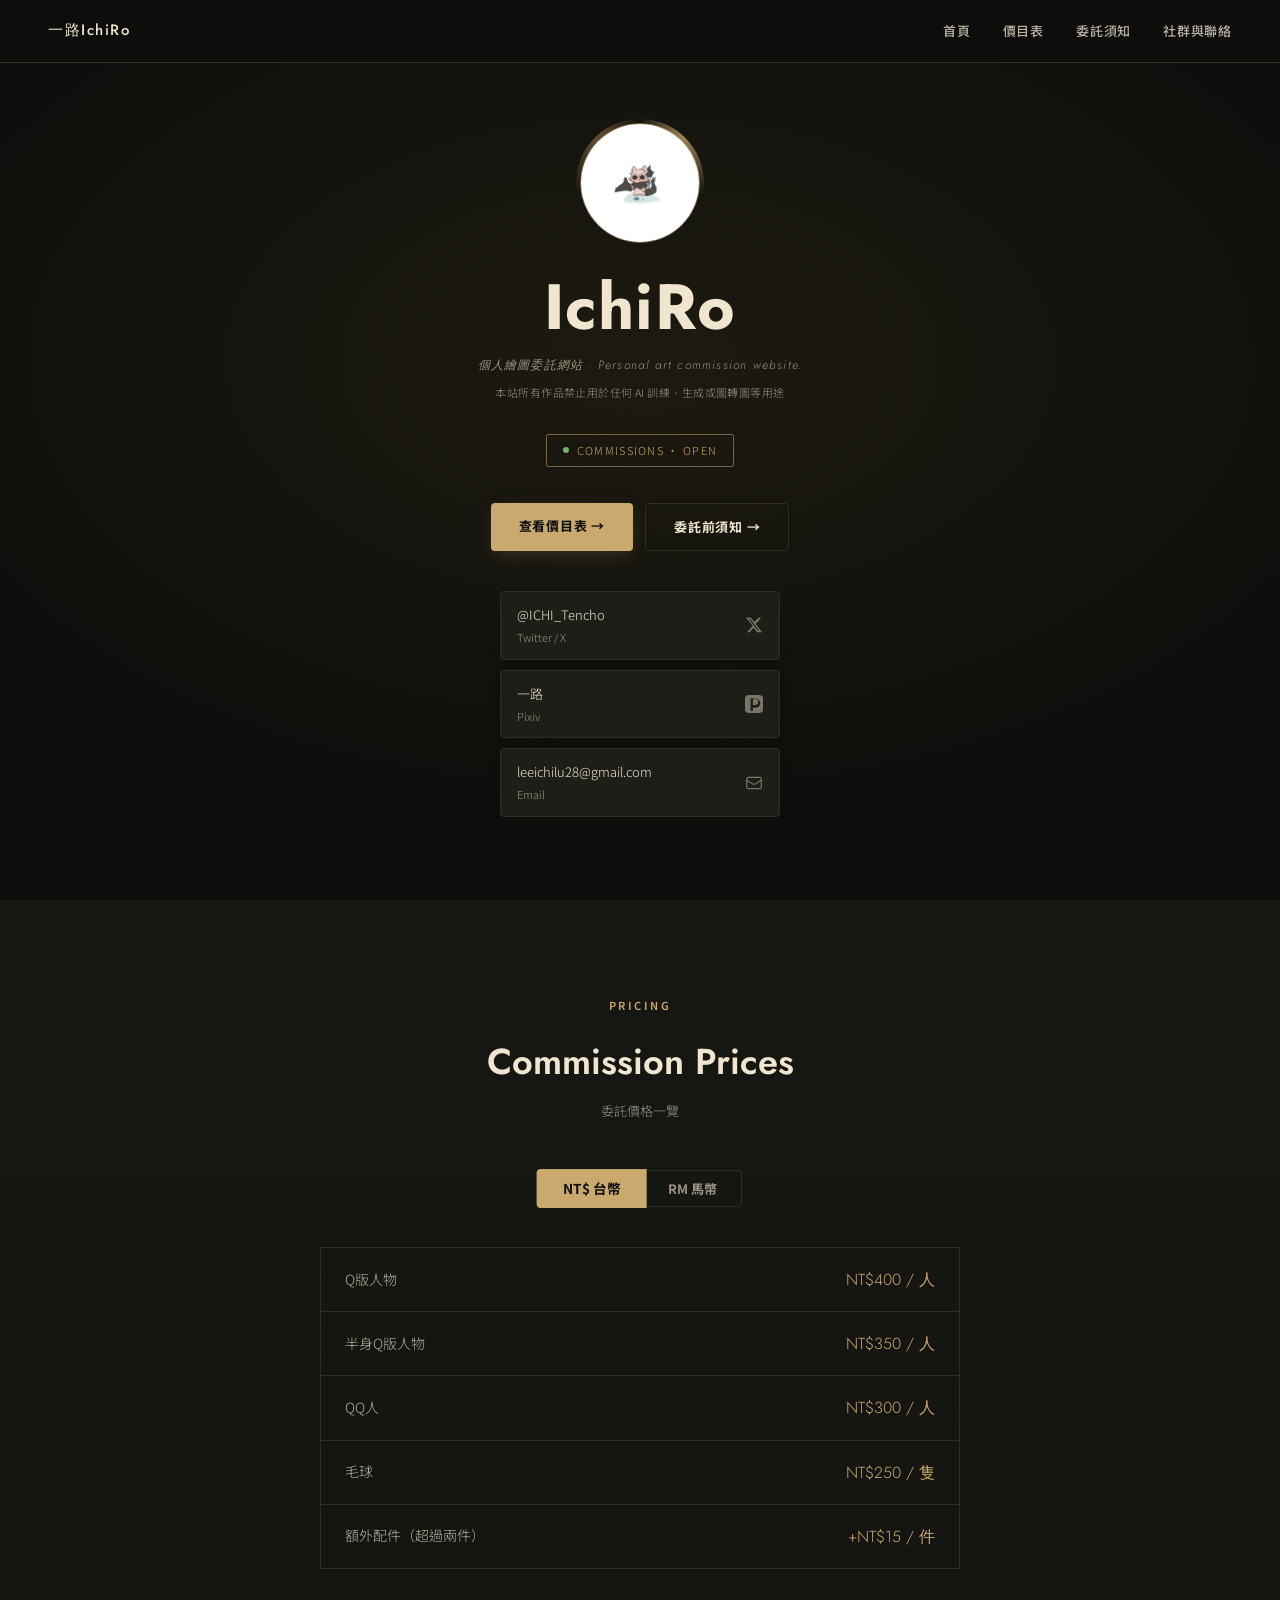
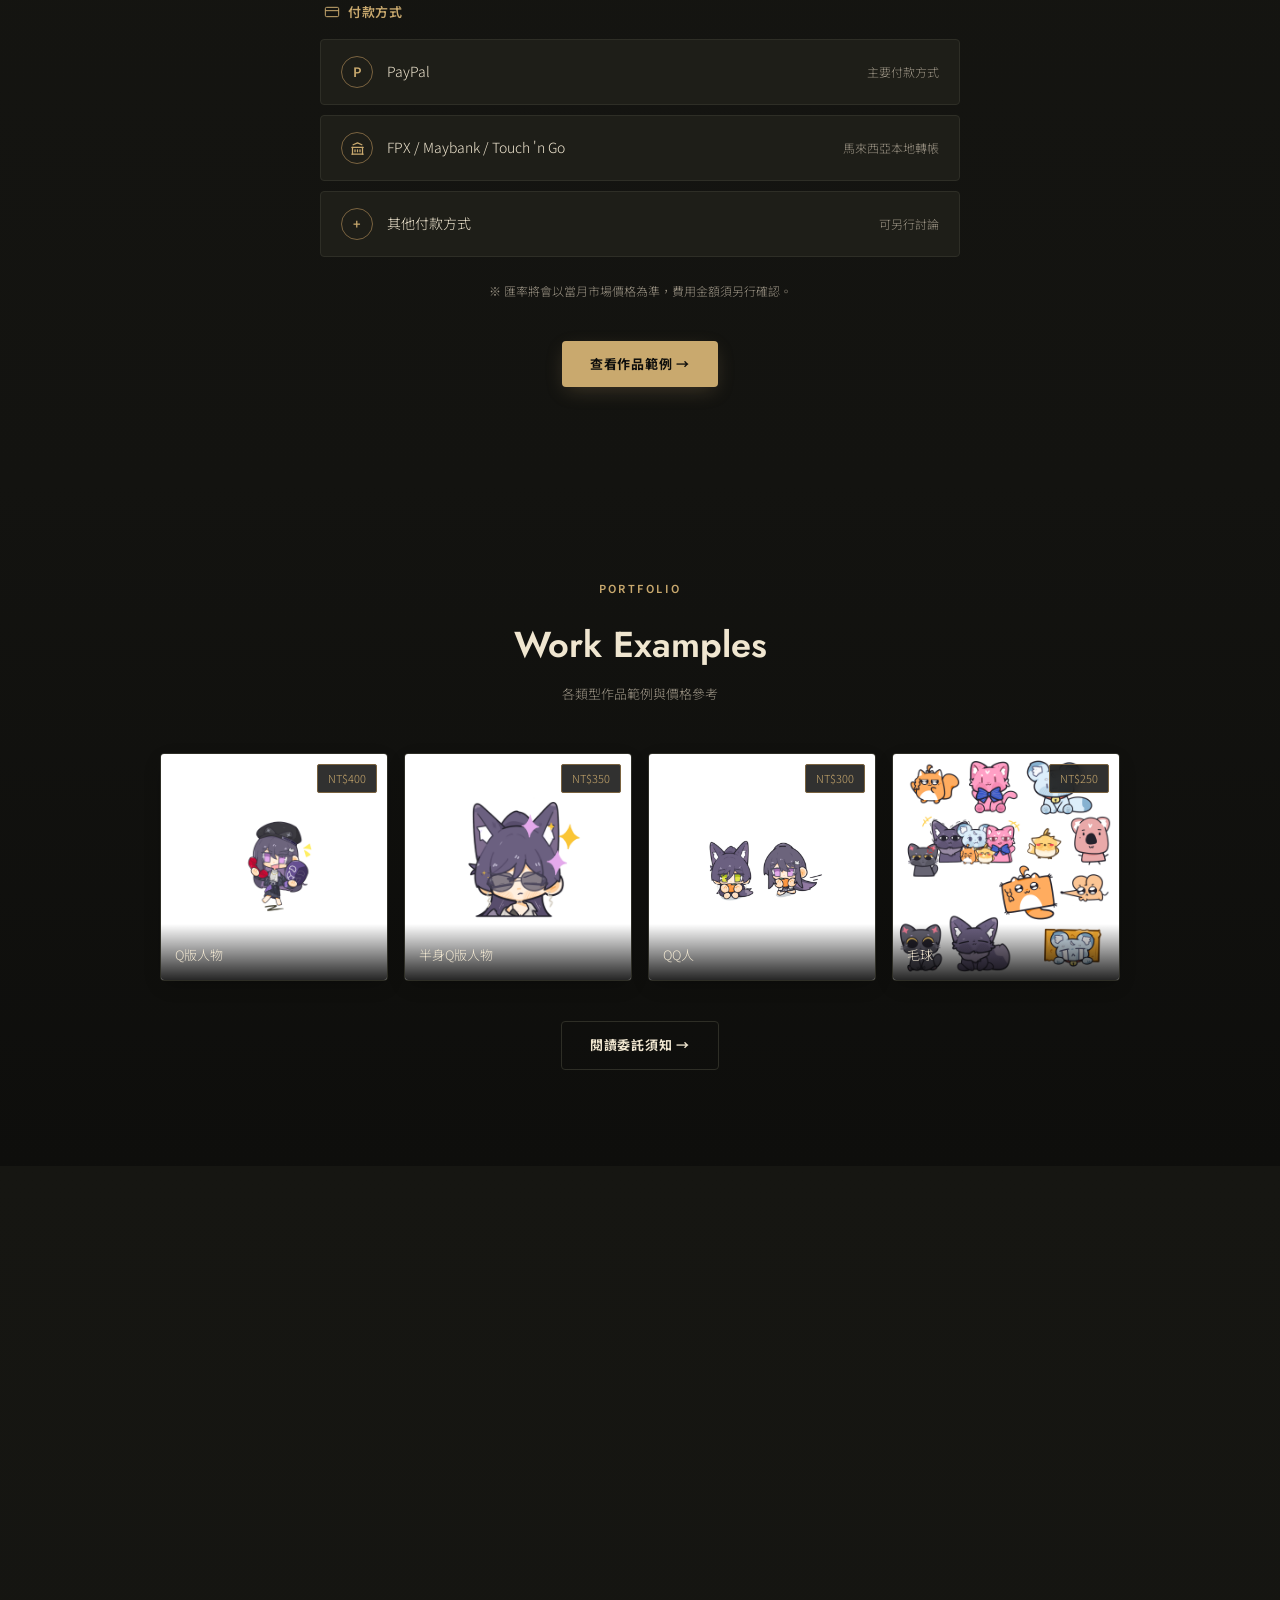
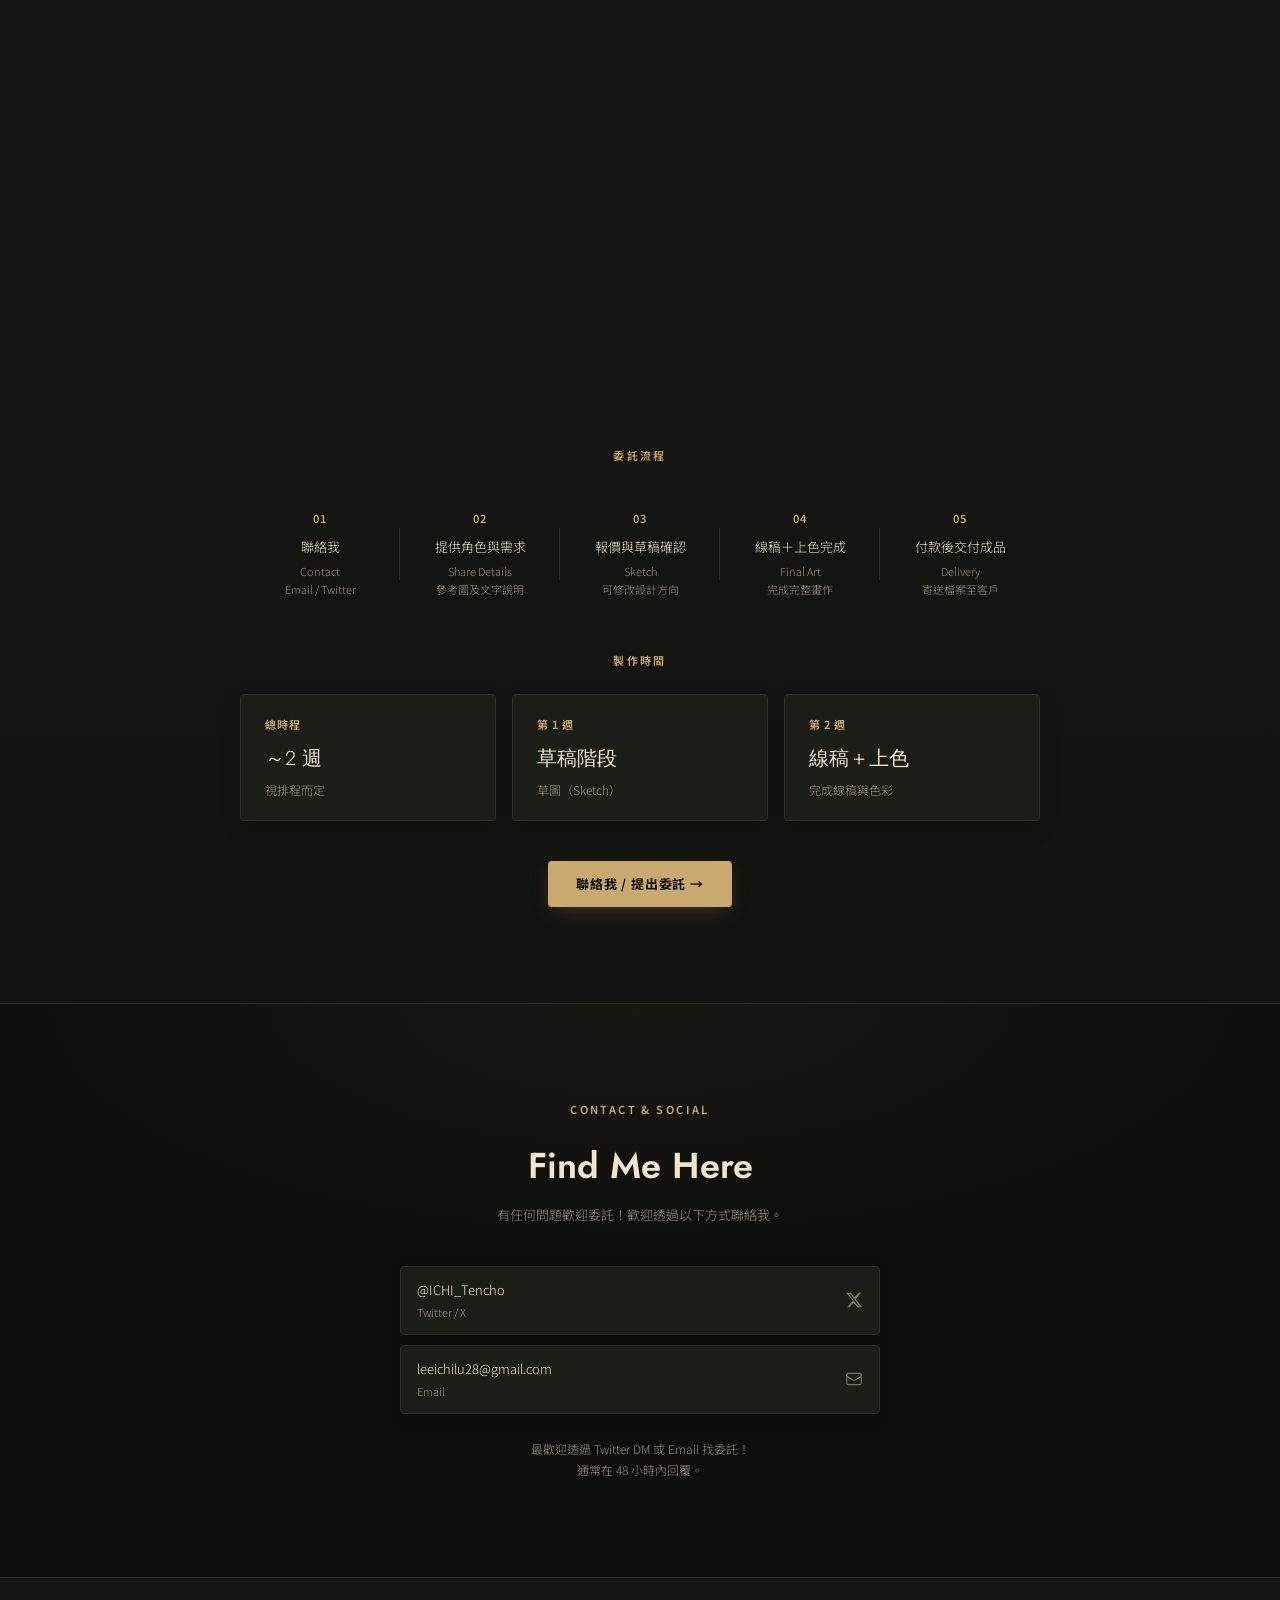
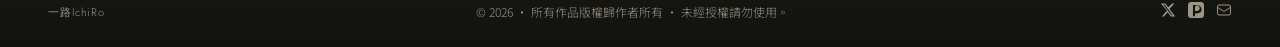
==== commit 63b8a0bb: "Add files via upload" ====
--- a/IchiRoSites/index.html
+++ b/IchiRoSites/index.html
@@ -54,10 +54,17 @@
   }
   .nav-links { display: flex; gap: 32px; list-style: none; }
   .nav-links a {
+    position: relative;
     color: var(--text-body); font-size: 13px; font-weight: 500; text-decoration: none;
-    letter-spacing: 0.06em; transition: color 0.2s;
+    letter-spacing: 0.06em; transition: color 0.2s; padding-bottom: 2px;
+  }
+  .nav-links a::after {
+    content: ''; position: absolute; left: 0; bottom: 0; width: 100%; height: 1px;
+    background: var(--gold); transform: scaleX(0); transform-origin: left;
+    transition: transform 0.35s cubic-bezier(0.65,0,0.35,1);
   }
   .nav-links a:hover { color: var(--gold); }
+  .nav-links a:hover::after { transform: scaleX(1); }
 
   /* ── HAMBURGER (mobile nav toggle) ── */
   .nav-toggle {
@@ -92,8 +99,16 @@
     display: flex; align-items: center; justify-content: center;
     margin-bottom: 32px;
     background: var(--bg-card);
-    overflow: hidden;
-  }
+    overflow: visible;
+    position: relative;
+  }
+  .avatar-ring::before {
+    content: ''; position: absolute; inset: -5px; border-radius: 50%;
+    background: conic-gradient(from 0deg, transparent 0%, var(--gold) 12%, transparent 28%, transparent 72%, var(--gold-dim) 88%, transparent 100%);
+    animation: avatarSpin 7s linear infinite;
+    z-index: -1; opacity: 0.75;
+  }
+  @keyframes avatarSpin { to { transform: rotate(360deg); } }
   .avatar-img { width: 100%; height: 100%; object-fit: cover; border-radius: 50%; }
   .avatar-fallback { width: 48px; height: 48px; fill: var(--gold); display: none; }
 
@@ -140,17 +155,21 @@
     padding: 12px 28px; border: none; border-radius: var(--radius);
     font-family: 'Noto Sans TC', sans-serif; font-size: 13px; font-weight: 700;
     cursor: pointer; text-decoration: none; letter-spacing: 0.06em;
-    transition: background 0.2s, box-shadow 0.2s;
+    transition: background 0.2s, box-shadow 0.2s, transform 0.15s ease-out;
     box-shadow: 0 6px 20px -4px rgba(201,169,110,0.25);
+    display: inline-block;
   }
   .btn-gold:hover { background: var(--gold-light); box-shadow: 0 8px 24px -4px rgba(201,169,110,0.4); }
+  .btn-gold:active { transform: scale(0.94) !important; }
   .btn-outline {
     background: transparent; color: var(--cream);
     padding: 12px 28px; border: 1px solid var(--border); border-radius: var(--radius);
     font-family: 'Noto Sans TC', sans-serif; font-size: 13px; font-weight: 700;
     cursor: pointer; text-decoration: none; letter-spacing: 0.06em;
-    transition: border-color 0.2s, color 0.2s;
-  }
+    transition: border-color 0.2s, color 0.2s, transform 0.15s ease-out;
+    display: inline-block;
+  }
+  .btn-outline:active { transform: scale(0.94) !important; }
   .btn-outline:hover { border-color: var(--gold); color: var(--gold); }
 
   .social-links { display: flex; flex-direction: column; gap: 10px; width: 280px; }
@@ -158,10 +177,11 @@
     display: flex; align-items: center; justify-content: space-between;
     background: var(--bg-card); border: 1px solid var(--border);
     padding: 12px 16px; border-radius: var(--radius);
-    text-decoration: none; color: var(--text-body); transition: border-color 0.2s, box-shadow 0.2s;
+    text-decoration: none; color: var(--text-body);
+    transition: border-color 0.2s, box-shadow 0.2s, transform 0.35s cubic-bezier(0.34,1.56,0.64,1);
     box-shadow: 0 4px 12px -4px rgba(0,0,0,0.3);
   }
-  .social-item:hover { border-color: var(--gold-dim); box-shadow: 0 6px 16px -4px rgba(0,0,0,0.4); }
+  .social-item:hover { border-color: var(--gold-dim); box-shadow: 0 6px 16px -4px rgba(0,0,0,0.4); transform: translateX(4px); }
   .social-left { display: flex; flex-direction: column; text-align: left; }
   .social-handle { color: var(--cream); font-size: 13px; }
   .social-platform { font-size: 11px; color: var(--text-muted); margin-top: 2px; }
@@ -186,8 +206,10 @@
   .toggle-btn {
     padding: 8px 24px; border: 1px solid var(--border); background: none;
     color: var(--text-muted); font-size: 13px; font-weight: 700; cursor: pointer;
-    font-family: 'Noto Sans TC', sans-serif; transition: all 0.2s;
-  }
+    font-family: 'Noto Sans TC', sans-serif;
+    transition: background 0.4s cubic-bezier(0.34,1.56,0.64,1), color 0.3s, border-color 0.3s, transform 0.4s cubic-bezier(0.34,1.56,0.64,1);
+  }
+  .toggle-btn.active { transform: scale(1.05); }
   .toggle-btn:first-child { border-radius: var(--radius) 0 0 var(--radius); }
   .toggle-btn:last-child { border-radius: 0 var(--radius) var(--radius) 0; border-left: none; }
   .toggle-btn.active { background: var(--gold); color: #0e0e0c; border-color: var(--gold); }
@@ -226,14 +248,16 @@
   .portfolio-grid {
     display: grid; grid-template-columns: repeat(4, 1fr);
     gap: 16px; max-width: 960px; margin: 0 auto 40px;
+    perspective: 1200px;
   }
   .portfolio-card {
     position: relative; border-radius: var(--radius); overflow: hidden;
     aspect-ratio: 1/1; background: var(--bg-card); border: 1px solid var(--border);
-    cursor: pointer; transition: transform 0.25s, border-color 0.25s, box-shadow 0.25s;
+    cursor: pointer; transition: transform 0.35s cubic-bezier(0.16,1,0.3,1), border-color 0.25s, box-shadow 0.35s;
     box-shadow: 0 6px 18px -6px rgba(0,0,0,0.35);
-  }
-  .portfolio-card:hover { transform: translateY(-4px); border-color: var(--gold-dim); box-shadow: 0 16px 32px -10px rgba(0,0,0,0.55); }
+    will-change: transform;
+  }
+  .portfolio-card:hover { border-color: var(--gold-dim); box-shadow: 0 20px 40px -12px rgba(0,0,0,0.6); }
   .portfolio-card img,
   .gallery-item img,
   .lightbox img {
@@ -269,15 +293,22 @@
      分類圖庫彈窗 (Gallery Modal) — 點分類卡片後打開
      ════════════════════════════════════════════════════════ */
   .gallery-modal {
-    display: none;
+    display: flex; align-items: flex-start; justify-content: center;
     position: fixed; inset: 0; z-index: 200;
     background: rgba(8,8,7,0.93);
     backdrop-filter: blur(6px);
     padding: 80px 24px 40px;
     overflow-y: auto;
-  }
-  .gallery-modal.open { display: block; }
-  .gallery-modal-inner { max-width: 1000px; margin: 0 auto; }
+    opacity: 0; visibility: hidden; pointer-events: none;
+    transition: opacity 0.35s ease, visibility 0.35s;
+  }
+  .gallery-modal.open { opacity: 1; visibility: visible; pointer-events: auto; }
+  .gallery-modal-inner {
+    max-width: 1000px; margin: 0 auto; width: 100%;
+    transform: translateY(14px) scale(0.98); opacity: 0;
+    transition: transform 0.4s cubic-bezier(0.16,1,0.3,1), opacity 0.4s ease;
+  }
+  .gallery-modal.open .gallery-modal-inner { transform: translateY(0) scale(1); opacity: 1; }
   .gallery-modal-header {
     display: flex; align-items: center; justify-content: space-between;
     margin-bottom: 28px; padding-bottom: 16px;
@@ -290,18 +321,18 @@
     border: 1px solid var(--border); background: transparent;
     color: var(--text-muted); font-size: 18px; cursor: pointer;
     display: flex; align-items: center; justify-content: center;
-    transition: border-color 0.2s, color 0.2s;
-  }
-  .gallery-close:hover { border-color: var(--gold-dim); color: var(--gold); }
+    transition: border-color 0.2s, color 0.2s, transform 0.2s cubic-bezier(0.34,1.56,0.64,1);
+  }
+  .gallery-close:hover { border-color: var(--gold-dim); color: var(--gold); transform: rotate(90deg); }
   .gallery-modal-grid {
     display: grid; grid-template-columns: repeat(3, 1fr); gap: 14px;
   }
   .gallery-item {
     position: relative; border-radius: var(--radius); overflow: hidden;
     aspect-ratio: 1/1; background: var(--bg-card); border: 1px solid var(--border);
-    cursor: zoom-in; transition: opacity 0.2s;
-  }
-  .gallery-item:hover { opacity: 0.85; }
+    cursor: zoom-in; transition: opacity 0.2s, transform 0.35s cubic-bezier(0.34,1.56,0.64,1);
+  }
+  .gallery-item:hover { opacity: 0.9; transform: scale(1.03); }
   .gallery-item img { width: 100%; height: 100%; object-fit: cover; display: block; }
 
   @media (max-width: 700px) {
@@ -313,22 +344,29 @@
      圖片放大 Lightbox — 點圖庫裡的圖片後全螢幕放大
      ════════════════════════════════════════════════════════ */
   .lightbox {
-    display: none;
+    display: flex;
     position: fixed; inset: 0; z-index: 300;
     background: rgba(0,0,0,0.92);
     align-items: center; justify-content: center;
-  }
-  .lightbox.open { display: flex; }
+    opacity: 0; visibility: hidden; pointer-events: none;
+    transition: opacity 0.3s ease, visibility 0.3s;
+  }
+  .lightbox.open { opacity: 1; visibility: visible; pointer-events: auto; }
   .lightbox img {
     max-width: 88vw; max-height: 86vh;
     object-fit: contain; border-radius: 2px;
-  }
+    transform: scale(0.96); opacity: 0;
+    transition: transform 0.35s cubic-bezier(0.16,1,0.3,1), opacity 0.3s ease;
+  }
+  .lightbox.open img { transform: scale(1); opacity: 1; }
   .lightbox-close, .lightbox-prev, .lightbox-next {
     position: absolute; background: rgba(20,20,17,0.6);
     border: 1px solid var(--border); color: var(--cream);
     cursor: pointer; display: flex; align-items: center; justify-content: center;
-    transition: border-color 0.2s, color 0.2s;
-  }
+    transition: border-color 0.2s, color 0.2s, transform 0.15s ease-out;
+  }
+  .lightbox-close:active { transform: scale(0.88); }
+  .lightbox-prev:active, .lightbox-next:active { transform: translateY(-50%) scale(0.88); }
   .lightbox-close {
     top: 20px; right: 20px; width: 40px; height: 40px;
     border-radius: 50%; font-size: 20px;
@@ -363,7 +401,8 @@
   #guidelines { background: linear-gradient(180deg, var(--bg-mid) 0%, #131310 100%); }
   .guidelines-grid { display: grid; grid-template-columns: 1fr 1fr; gap: 16px; max-width: 800px; margin: 0 auto 48px; }
   .guide-card-wide { grid-column: 1 / -1; }
-  .guide-card { background: var(--bg-card); border: 1px solid var(--border); border-radius: var(--radius); padding: 24px; box-shadow: 0 8px 24px -8px rgba(0,0,0,0.4); }
+  .guide-card { background: var(--bg-card); border: 1px solid var(--border); border-radius: var(--radius); padding: 24px; box-shadow: 0 8px 24px -8px rgba(0,0,0,0.4); transition: transform 0.4s cubic-bezier(0.34,1.56,0.64,1), border-color 0.3s, background 0.3s; }
+  .guide-card:hover { transform: translateY(-4px); border-color: var(--gold-dim); }
   .guide-card-title { font-size: 12px; letter-spacing: 0.1em; color: var(--gold); margin-bottom: 16px; display: flex; align-items: center; gap: 8px; }
   .guide-card-title span { font-size: 14px; }
   .guide-card-title-accept { color: #6db36d; }
@@ -384,7 +423,8 @@
   .step-detail { color: var(--text-muted); font-size: 11px; }
 
   .timeline-row { display: grid; grid-template-columns: repeat(3, 1fr); gap: 16px; max-width: 800px; margin: 0 auto 40px; }
-  .timeline-card { background: var(--bg-card); border: 1px solid var(--border); border-radius: var(--radius); padding: 20px 24px; box-shadow: 0 8px 24px -8px rgba(0,0,0,0.4); }
+  .timeline-card { background: var(--bg-card); border: 1px solid var(--border); border-radius: var(--radius); padding: 20px 24px; box-shadow: 0 8px 24px -8px rgba(0,0,0,0.4); transition: transform 0.4s cubic-bezier(0.34,1.56,0.64,1), border-color 0.3s, background 0.3s; }
+  .timeline-card:hover { transform: translateY(-4px); border-color: var(--gold-dim); }
   .tl-label { font-size: 11px; color: var(--gold); font-weight: 600; letter-spacing: 0.1em; text-transform: uppercase; margin-bottom: 8px; }
   .tl-duration { color: var(--cream); font-size: 20px; font-family: 'Jost', sans-serif; margin-bottom: 4px; }
   .tl-desc { font-size: 12px; color: var(--text-muted); }
@@ -405,9 +445,100 @@
   }
   .footer-copy { font-family: 'Jost', sans-serif; letter-spacing: 0.08em; font-size: 11px; color: var(--text-muted); }
 
+  /* ── SCROLL REVEAL (加在原有各區塊上，不影響版面結構) ── */
+  .reveal {
+    opacity: 0; transform: translateY(20px);
+    transition: opacity 0.7s cubic-bezier(0.16,1,0.3,1), transform 0.7s cubic-bezier(0.16,1,0.3,1);
+  }
+  .reveal.in { opacity: 1; transform: translateY(0); }
+
+  /* ── HERO 進場 stagger ── */
+  #home > * { opacity: 0; animation: heroIn 0.8s cubic-bezier(0.16,1,0.3,1) forwards; }
+  #home > .avatar-ring   { animation-delay: 0.05s; }
+  #home > .hero-title    { animation-delay: 0.15s; }
+  #home > .hero-sub      { animation-delay: 0.25s; }
+  #home > .hero-ai-notice{ animation-delay: 0.32s; }
+  #home > .status-badge  { animation-delay: 0.4s; }
+  #home > .hero-btns     { animation-delay: 0.5s; }
+  #home > .social-links  { animation-delay: 0.6s; }
+  @keyframes heroIn { from { opacity: 0; transform: translateY(16px); } to { opacity: 1; transform: translateY(0); } }
+
   @media (max-width: 880px) {
     .portfolio-grid { grid-template-columns: repeat(2, 1fr); }
   }
+
+  /* ════════════════════════════════════════════════════════
+     隱藏後台 — 一般訪客完全看不到任何按鈕或連結，
+     只有連續點擊 Logo 才會觸發，見底部 script。
+     ════════════════════════════════════════════════════════ */
+  .admin-overlay {
+    position: fixed; inset: 0; z-index: 500;
+    background: rgba(8,8,7,0.9); backdrop-filter: blur(8px);
+    display: flex; align-items: center; justify-content: center;
+    opacity: 0; visibility: hidden; pointer-events: none;
+    transition: opacity 0.3s ease, visibility 0.3s;
+  }
+  .admin-overlay.open { opacity: 1; visibility: visible; pointer-events: auto; }
+  .admin-box {
+    position: relative; width: 320px; background: var(--bg-card);
+    border: 1px solid var(--gold-dim); border-radius: var(--radius);
+    padding: 32px 28px; text-align: center;
+    transform: translateY(14px) scale(0.97); opacity: 0;
+    transition: transform 0.4s cubic-bezier(0.16,1,0.3,1), opacity 0.4s ease;
+  }
+  .admin-overlay.open .admin-box { transform: translateY(0) scale(1); opacity: 1; }
+  .admin-box-close {
+    position: absolute; top: 12px; right: 14px; cursor: pointer;
+    color: var(--text-muted); font-size: 16px; transition: color 0.2s;
+  }
+  .admin-box-close:hover { color: var(--gold); }
+  .admin-eyebrow { font-family: 'Jost', sans-serif; font-size: 10.5px; letter-spacing: 0.2em; color: var(--gold-dim); text-transform: uppercase; margin-bottom: 8px; }
+  .admin-box h3 { font-family: 'Noto Serif TC', serif; color: var(--cream); font-size: 19px; margin-bottom: 22px; }
+  .admin-box input, .admin-panel select, .admin-panel input {
+    width: 100%; background: var(--bg-mid); border: 1px solid var(--border); color: var(--cream);
+    padding: 11px 14px; border-radius: 4px; font-size: 13px; margin-bottom: 12px;
+    font-family: 'Noto Sans TC', sans-serif; transition: border-color 0.2s;
+  }
+  .admin-box input:focus, .admin-panel select:focus, .admin-panel input:focus { outline: none; border-color: var(--gold-dim); }
+  .admin-error { font-size: 12px; color: #d16a6a; min-height: 16px; margin-top: 6px; }
+
+  .admin-panel {
+    position: fixed; right: 20px; bottom: 20px; z-index: 500;
+    width: 340px; max-height: 78vh; overflow-y: auto;
+    background: var(--bg-card); border: 1px solid var(--gold-dim); border-radius: var(--radius);
+    box-shadow: 0 20px 50px -12px rgba(0,0,0,0.7);
+    transform: translateY(16px) scale(0.97); opacity: 0; visibility: hidden; pointer-events: none;
+    transition: transform 0.4s cubic-bezier(0.16,1,0.3,1), opacity 0.4s ease, visibility 0.4s;
+  }
+  .admin-panel.open { transform: translateY(0) scale(1); opacity: 1; visibility: visible; pointer-events: auto; }
+  .admin-panel-header {
+    display: flex; align-items: center; justify-content: space-between;
+    padding: 16px 18px; border-bottom: 1px solid var(--border);
+    font-family: 'Jost', sans-serif; letter-spacing: 0.08em; font-size: 12px; color: var(--gold);
+    position: sticky; top: 0; background: var(--bg-card);
+  }
+  .admin-icon-btn {
+    background: none; border: 1px solid var(--border); color: var(--text-muted);
+    font-size: 11px; padding: 5px 10px; border-radius: 3px; cursor: pointer; margin-left: 6px;
+    transition: border-color 0.2s, color 0.2s;
+  }
+  .admin-icon-btn:hover { border-color: var(--gold-dim); color: var(--gold); }
+  .admin-panel-body { padding: 18px; }
+  .admin-panel-body label { display: block; font-size: 11.5px; color: var(--text-muted); margin-bottom: 6px; letter-spacing: 0.04em; }
+  .admin-status { font-size: 12px; color: var(--gold); min-height: 16px; margin-top: 4px; }
+  .admin-item-list { margin-top: 20px; display: flex; flex-direction: column; gap: 8px; }
+  .admin-item-row {
+    display: flex; align-items: center; gap: 10px;
+    border: 1px solid var(--border); border-radius: 4px; padding: 6px 8px;
+  }
+  .admin-item-row img { width: 36px; height: 36px; object-fit: cover; border-radius: 3px; }
+  .admin-item-row span { flex: 1; font-size: 12px; color: var(--text-body); }
+  .admin-del-btn {
+    background: none; border: 1px solid var(--border); color: #d16a6a;
+    font-size: 11px; padding: 4px 8px; border-radius: 3px; cursor: pointer;
+    transition: border-color 0.2s;
+  }
+  .admin-del-btn:hover { border-color: #d16a6a; }
 
   @media (max-width: 700px) {
     nav { padding: 14px 20px; }
@@ -802,6 +933,7 @@
   </div>
 </footer>
 
+<script src="https://unpkg.com/@supabase/supabase-js@2"></script>
 <script>
 function setPrice(currency, btn) {
   document.querySelectorAll('.toggle-btn').forEach(b => b.classList.remove('active'));
@@ -912,7 +1044,12 @@
 
 function updateLightboxImage() {
   const img = document.getElementById('lightboxImg');
-  img.src = currentGalleryImages[currentLightboxIndex];
+  img.style.transition = 'opacity 0.15s ease';
+  img.style.opacity = '0';
+  setTimeout(() => {
+    img.src = currentGalleryImages[currentLightboxIndex];
+    img.style.opacity = '1';
+  }, 150);
   document.getElementById('lightboxCounter').textContent =
     (currentLightboxIndex + 1) + ' / ' + currentGalleryImages.length;
 }
@@ -1004,7 +1141,250 @@
     e.preventDefault();
   }
 });
+
+/* ────────────────────────────────────────────────────────
+   以下為新增的動效強化，完全不動原本的文字/結構，
+   只針對互動手感做補強。
+   ──────────────────────────────────────────────────────── */
+
+/* 捲動進場：各區塊內容依序淡入上移 */
+const revealTargets = document.querySelectorAll(
+  '.eyebrow, .section-title, .section-sub, .guide-card, .timeline-card, .step, .price-row, .payment-row, .portfolio-card, .social-item, .price-toggle, .price-disclaimer, .contact-note'
+);
+revealTargets.forEach((el, i) => {
+  el.classList.add('reveal');
+  el.style.transitionDelay = (i % 6) * 0.06 + 's';
+});
+const revealObserver = new IntersectionObserver((entries) => {
+  entries.forEach(entry => {
+    if (entry.isIntersecting) {
+      entry.target.classList.add('in');
+      revealObserver.unobserve(entry.target);
+    }
+  });
+}, { threshold: 0.15, rootMargin: '0px 0px -40px 0px' });
+revealTargets.forEach(el => revealObserver.observe(el));
+
+/* 磁吸按鈕：查看價目表 / 委託前須知 / 查看作品範例 / 聯絡我 等金色與外框按鈕 */
+document.querySelectorAll('.btn-gold, .btn-outline').forEach(btn => {
+  btn.addEventListener('mousemove', (e) => {
+    const r = btn.getBoundingClientRect();
+    const x = e.clientX - r.left - r.width / 2;
+    const y = e.clientY - r.top - r.height / 2;
+    btn.style.transform = `translate(${x * 0.18}px, ${y * 0.28}px)`;
+  });
+  btn.addEventListener('mouseleave', () => { btn.style.transform = 'translate(0,0)'; });
+});
+
+/* 作品卡片：滑鼠移動時做輕微 3D 傾斜，取代原本單純的上移 */
+document.querySelectorAll('.portfolio-card').forEach(card => {
+  card.addEventListener('mousemove', (e) => {
+    const r = card.getBoundingClientRect();
+    const px = (e.clientX - r.left) / r.width - 0.5;
+    const py = (e.clientY - r.top) / r.height - 0.5;
+    card.style.transform = `translateY(-6px) rotateX(${py * -8}deg) rotateY(${px * 8}deg)`;
+  });
+  card.addEventListener('mouseleave', () => { card.style.transform = ''; });
+});
+
+/* 委託須知卡片 / 製作時間卡片 / 付款方式列：滑鼠移動時泛出一圈金色柔光 */
+document.querySelectorAll('.guide-card, .timeline-card, .payment-row').forEach(card => {
+  card.addEventListener('mousemove', (e) => {
+    const r = card.getBoundingClientRect();
+    const x = e.clientX - r.left, y = e.clientY - r.top;
+    card.style.background = `radial-gradient(220px circle at ${x}px ${y}px, rgba(201,169,110,0.09), var(--bg-card) 65%)`;
+  });
+  card.addEventListener('mouseleave', () => { card.style.background = 'var(--bg-card)'; });
+});
+
+/* ════════════════════════════════════════════════════════
+   隱藏後台邏輯（只有你自己知道怎麼進來）
+   ────────────────────────────────────────────────────────
+   使用前，把下面兩個值換成你 Supabase 專案的設定：
+   Supabase 後台 → Project Settings → API
+   → Project URL 貼到 SUPABASE_URL
+   → anon public key 貼到 SUPABASE_ANON_KEY
+   （anon key 是設計來放在前端的，不是密碼，安全）
+   ════════════════════════════════════════════════════════ */
+const SUPABASE_URL = 'YOUR_SUPABASE_PROJECT_URL';
+const SUPABASE_ANON_KEY = 'YOUR_SUPABASE_ANON_KEY';
+const supa = window.supabase.createClient(SUPABASE_URL, SUPABASE_ANON_KEY);
+
+const CATEGORY_LABELS = { qchibi: 'Q版人物', halfbody: '半身Q版人物', qq: 'QQ人', furball: '毛球' };
+
+/* 入口：連續點擊 Logo 7 下（3 秒內），別的地方完全沒有入口 */
+let logoClicks = 0, logoClickTimer = null;
+document.querySelector('.nav-logo').addEventListener('click', (e) => {
+  logoClicks++;
+  clearTimeout(logoClickTimer);
+  logoClickTimer = setTimeout(() => { logoClicks = 0; }, 3000);
+  if (logoClicks >= 7) {
+    logoClicks = 0;
+    e.preventDefault();
+    openAdminEntry();
+  }
+});
+
+async function openAdminEntry() {
+  const { data: { session } } = await supa.auth.getSession();
+  if (session) {
+    showAdminPanel();
+  } else {
+    document.getElementById('adminOverlay').classList.add('open');
+    document.getElementById('adminEmail').focus();
+  }
+}
+
+document.getElementById('adminCloseBtn').addEventListener('click', () => {
+  document.getElementById('adminOverlay').classList.remove('open');
+});
+document.getElementById('adminOverlay').addEventListener('click', (e) => {
+  if (e.target.id === 'adminOverlay') document.getElementById('adminOverlay').classList.remove('open');
+});
+
+document.getElementById('adminLoginForm').addEventListener('submit', async (e) => {
+  e.preventDefault();
+  const email = document.getElementById('adminEmail').value;
+  const password = document.getElementById('adminPassword').value;
+  const errEl = document.getElementById('adminError');
+  errEl.textContent = '登入中…';
+  const { error } = await supa.auth.signInWithPassword({ email, password });
+  if (error) {
+    errEl.textContent = '登入失敗，請確認帳號密碼';
+  } else {
+    errEl.textContent = '';
+    document.getElementById('adminOverlay').classList.remove('open');
+    document.getElementById('adminLoginForm').reset();
+    showAdminPanel();
+  }
+});
+
+document.getElementById('adminLogoutBtn').addEventListener('click', async () => {
+  await supa.auth.signOut();
+  document.getElementById('adminPanel').classList.remove('open');
+});
+document.getElementById('adminPanelClose').addEventListener('click', () => {
+  document.getElementById('adminPanel').classList.remove('open');
+});
+
+function showAdminPanel() {
+  document.getElementById('adminPanel').classList.add('open');
+  loadAdminItems();
+}
+
+document.getElementById('adminUploadForm').addEventListener('submit', async (e) => {
+  e.preventDefault();
+  const statusEl = document.getElementById('adminUploadStatus');
+  const category = document.getElementById('adminCategory').value;
+  const fileInput = document.getElementById('adminFile');
+  const file = fileInput.files[0];
+  if (!file) return;
+  statusEl.textContent = '上傳中…';
+  const path = `${category}/${Date.now()}-${file.name}`;
+  const { error: upErr } = await supa.storage.from('artworks').upload(path, file);
+  if (upErr) { statusEl.textContent = '上傳失敗：' + upErr.message; return; }
+  const { data: urlData } = supa.storage.from('artworks').getPublicUrl(path);
+  const { error: insErr } = await supa.from('artworks').insert({
+    category, image_url: urlData.publicUrl, storage_path: path
+  });
+  if (insErr) { statusEl.textContent = '存檔失敗：' + insErr.message; return; }
+  statusEl.textContent = '已新增，訪客現在就看得到！';
+  fileInput.value = '';
+  loadAdminItems();
+});
+
+async function loadAdminItems() {
+  const list = document.getElementById('adminItemList');
+  list.innerHTML = '<p style="color:var(--text-muted);font-size:12px;">載入中…</p>';
+  const { data, error } = await supa.from('artworks').select('*').order('created_at', { ascending: false });
+  if (error) { list.innerHTML = '<p style="color:#d16a6a;font-size:12px;">讀取失敗</p>'; return; }
+  list.innerHTML = '';
+  data.forEach(item => {
+    const row = document.createElement('div');
+    row.className = 'admin-item-row';
+    const img = document.createElement('img');
+    img.src = item.image_url;
+    const label = document.createElement('span');
+    label.textContent = CATEGORY_LABELS[item.category] || item.category;
+    const delBtn = document.createElement('button');
+    delBtn.className = 'admin-del-btn';
+    delBtn.textContent = '刪除';
+    delBtn.addEventListener('click', async () => {
+      await supa.storage.from('artworks').remove([item.storage_path]);
+      await supa.from('artworks').delete().eq('id', item.id);
+      loadAdminItems();
+    });
+    row.append(img, label, delBtn);
+    list.appendChild(row);
+  });
+}
+
+/* 前台圖庫：打開分類圖庫時，把後台新增的圖片一起併進去，
+   訪客只會看到作品變多了，完全看不到後台入口 */
+const _originalOpenGallery = openGallery;
+openGallery = function (categoryKey) {
+  _originalOpenGallery(categoryKey);
+  supa.from('artworks').select('image_url').eq('category', categoryKey)
+    .order('created_at', { ascending: false })
+    .then(({ data }) => {
+      if (!data || !data.length) return;
+      const grid = document.getElementById('galleryGrid');
+      data.forEach((row) => {
+        currentGalleryImages.push(row.image_url);
+        const idx = currentGalleryImages.length - 1;
+        const item = document.createElement('div');
+        item.className = 'gallery-item';
+        item.onclick = () => openLightbox(currentGalleryImages, idx);
+        item.innerHTML = `<img src="${row.image_url}" alt="">`;
+        grid.appendChild(item);
+      });
+    });
+};
 </script>
+
+<!-- ════════════════════════════════════════════════════════
+     隱藏後台入口：整站沒有任何按鈕/連結指向這裡，
+     只有連續點擊左上角 Logo 7 下（3 秒內）才會打開。
+     ════════════════════════════════════════════════════════ -->
+<div class="admin-overlay" id="adminOverlay">
+  <div class="admin-box">
+    <span class="admin-box-close" id="adminCloseBtn">✕</span>
+    <p class="admin-eyebrow">Studio Access</p>
+    <h3>後台登入</h3>
+    <form id="adminLoginForm">
+      <input type="email" id="adminEmail" placeholder="Email" required autocomplete="username">
+      <input type="password" id="adminPassword" placeholder="密碼" required autocomplete="current-password">
+      <button type="submit" class="btn-gold" style="width:100%;">登入</button>
+      <p class="admin-error" id="adminError"></p>
+    </form>
+  </div>
+</div>
+
+<div class="admin-panel" id="adminPanel">
+  <div class="admin-panel-header">
+    <span>作品後台</span>
+    <span>
+      <button class="admin-icon-btn" id="adminPanelClose">收起</button>
+      <button class="admin-icon-btn" id="adminLogoutBtn">登出</button>
+    </span>
+  </div>
+  <div class="admin-panel-body">
+    <form id="adminUploadForm">
+      <label>分類</label>
+      <select id="adminCategory">
+        <option value="qchibi">Q版人物</option>
+        <option value="halfbody">半身Q版人物</option>
+        <option value="qq">QQ人</option>
+        <option value="furball">毛球</option>
+      </select>
+      <label>選擇圖片</label>
+      <input type="file" id="adminFile" accept="image/*" required>
+      <button type="submit" class="btn-gold" style="width:100%;">新增到作品牆</button>
+      <p class="admin-status" id="adminUploadStatus"></p>
+    </form>
+    <div class="admin-item-list" id="adminItemList"></div>
+  </div>
+</div>
 
 </body>
 </html>
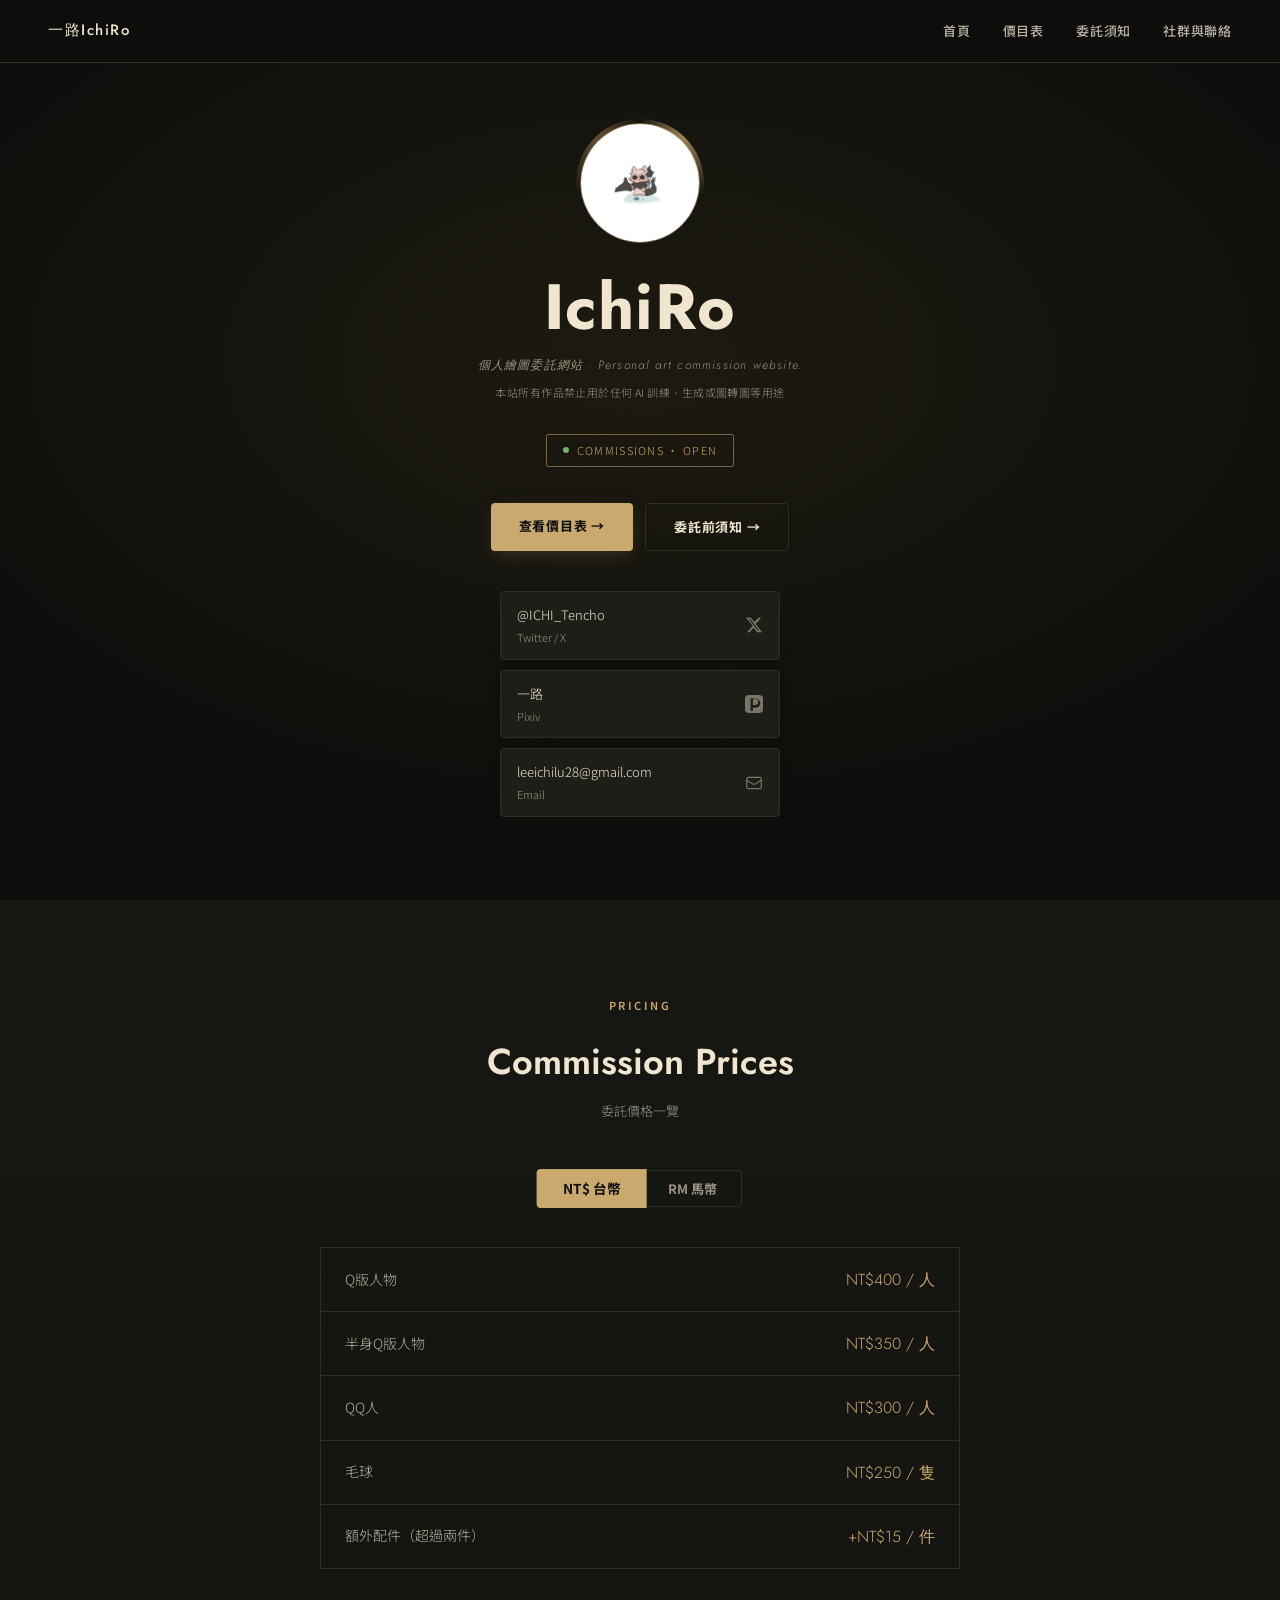
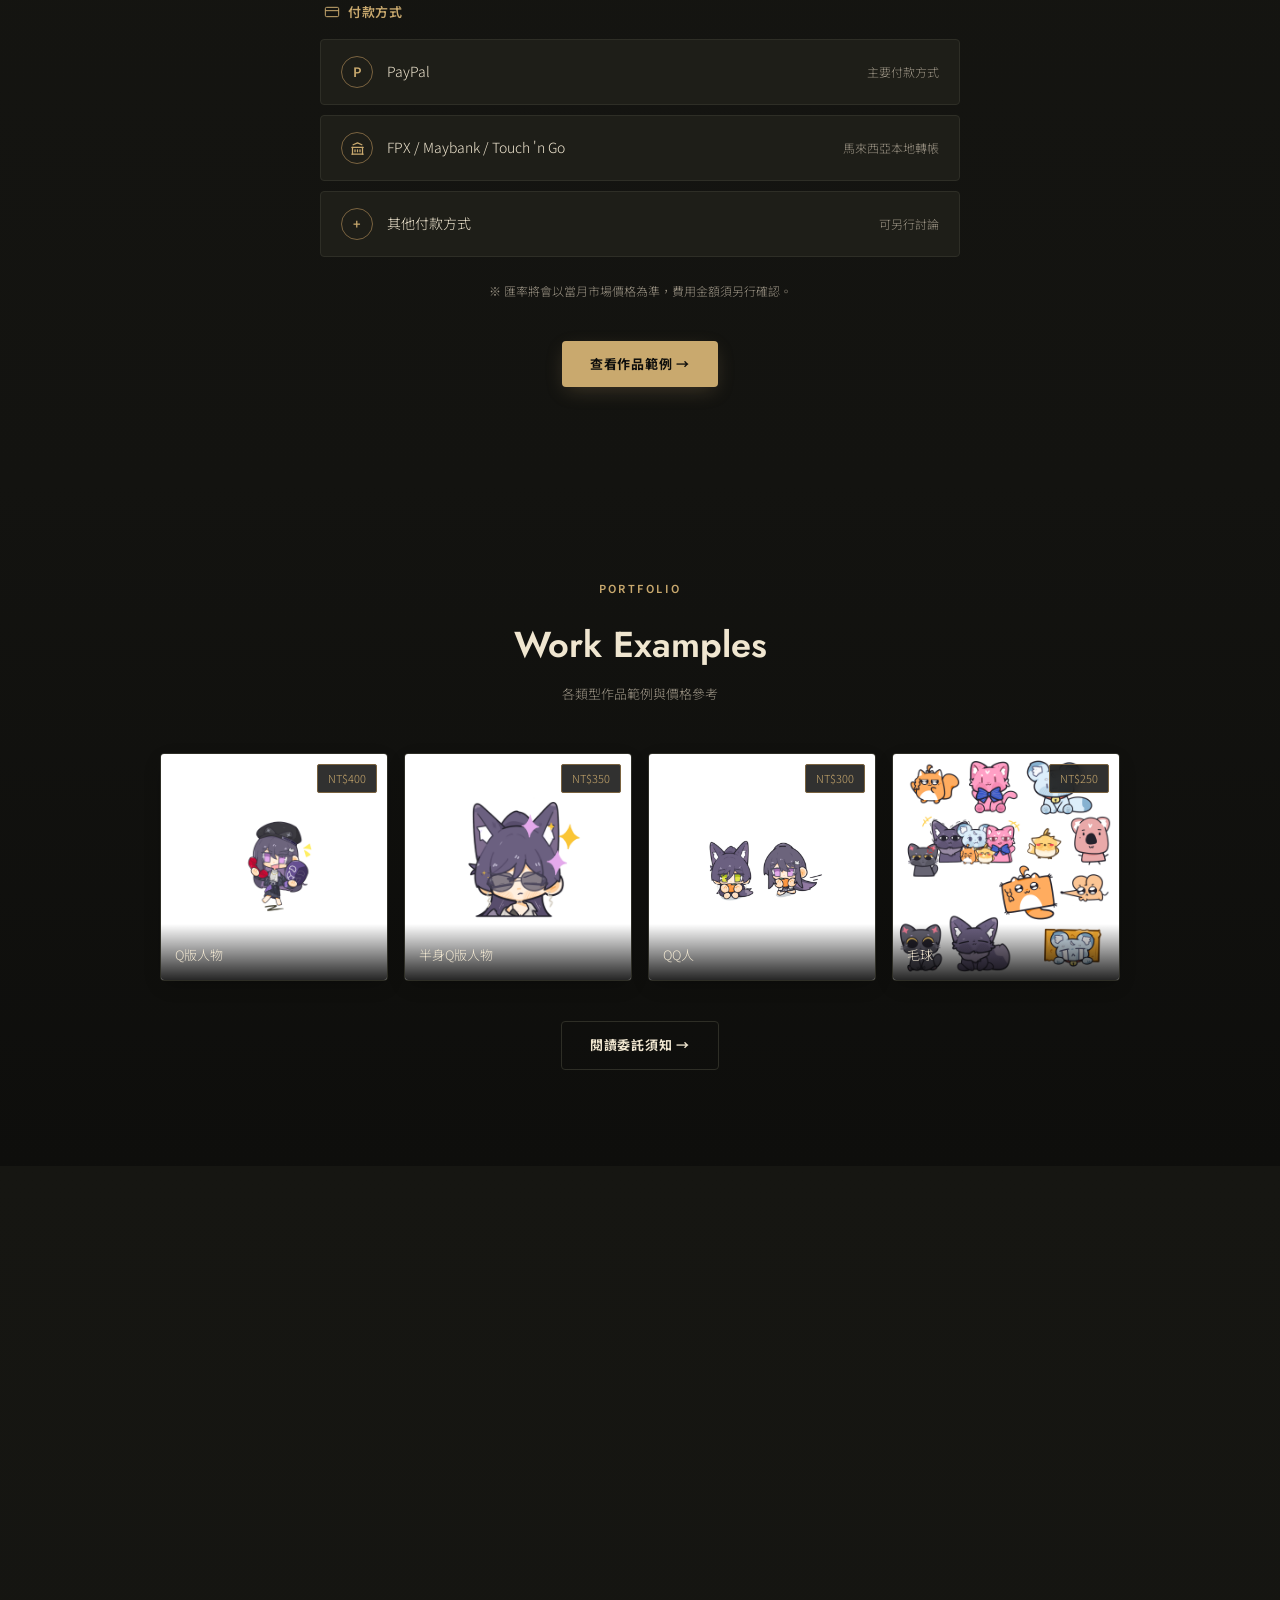
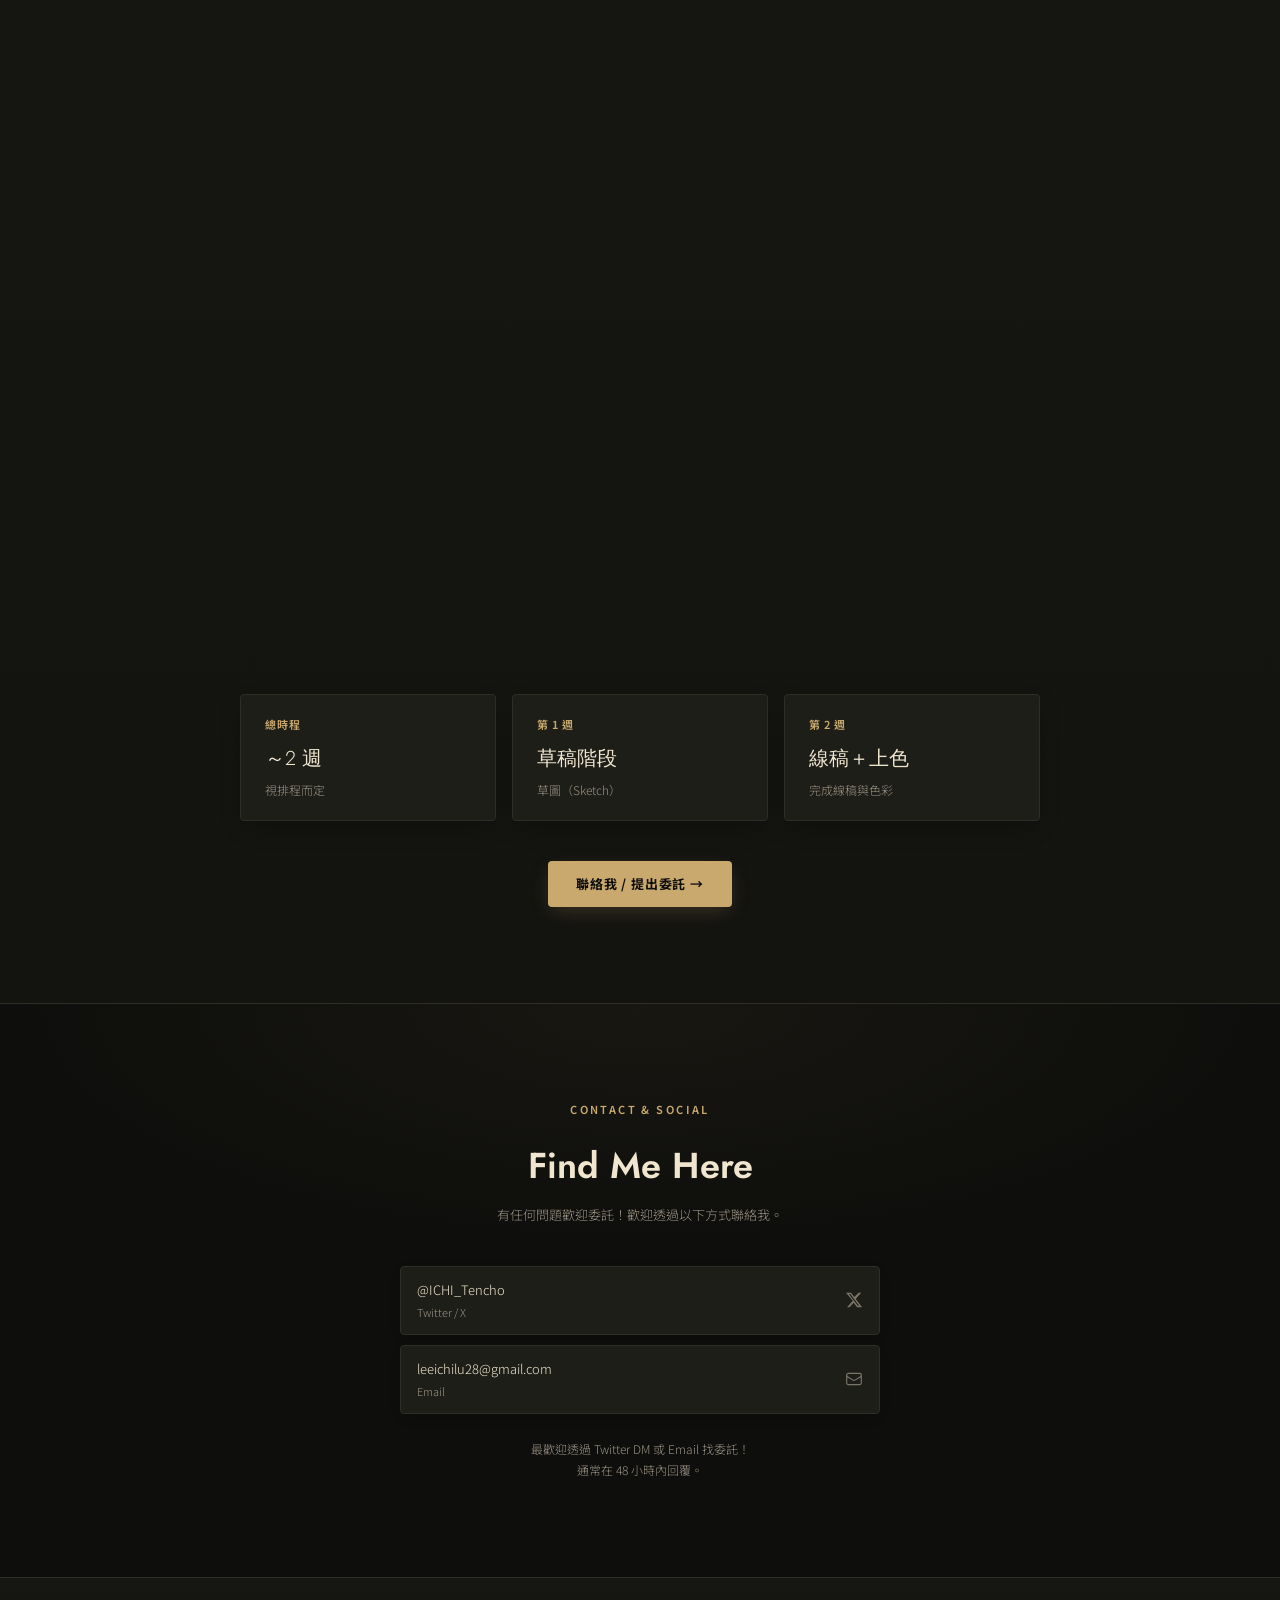
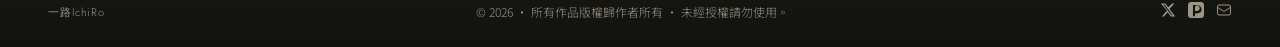
==== commit 652530e0: "Add files via upload" ====
--- a/IchiRoSites/index.html
+++ b/IchiRoSites/index.html
@@ -6,566 +6,7 @@
 <title>一路IchiRo委託網站</title>
 <link rel="preconnect" href="https://fonts.googleapis.com">
 <link href="https://fonts.googleapis.com/css2?family=Jost:ital,wght@0,300;0,400;0,500;0,600;0,700;1,400&family=Noto+Sans+TC:wght@300;400;500;700&display=swap" rel="stylesheet">
-<style>
-  *, *::before, *::after { box-sizing: border-box; margin: 0; padding: 0; }
-
-  :root {
-    --bg-dark: #0e0e0c;
-    --bg-mid: #161612;
-    --bg-card: #1e1e18;
-    --gold: #c9a96e;
-    --gold-light: #e2c898;
-    --gold-dim: #7a6340;
-    --cream: #f0e6d0;
-    --text-muted: #9c9485;
-    --text-body: #b8b0a0;
-    --border: #2e2e26;
-    --accent-green: #4a6741;
-    --radius: 4px;
-  }
-
-  html { scroll-behavior: smooth; }
-
-  body {
-    background: var(--bg-dark);
-    color: var(--text-body);
-    font-family: 'Noto Sans TC', sans-serif;
-    font-weight: 300;
-    line-height: 1.7;
-    font-size: 14px;
-  }
-
-  /* ── NAV ── */
-  nav {
-    position: fixed; top: 0; left: 0; right: 0; z-index: 100;
-    display: flex; align-items: center; justify-content: space-between;
-    padding: 18px 48px;
-    background: rgba(14,14,12,0.92);
-    backdrop-filter: blur(12px);
-    border-bottom: 1px solid var(--border);
-  }
-  .nav-logo {
-    font-family: 'Jost', sans-serif;
-    font-weight: 500;
-    font-size: 15px;
-    color: var(--cream);
-    letter-spacing: 0.1em;
-    text-decoration: none;
-  }
-  .nav-links { display: flex; gap: 32px; list-style: none; }
-  .nav-links a {
-    position: relative;
-    color: var(--text-body); font-size: 13px; font-weight: 500; text-decoration: none;
-    letter-spacing: 0.06em; transition: color 0.2s; padding-bottom: 2px;
-  }
-  .nav-links a::after {
-    content: ''; position: absolute; left: 0; bottom: 0; width: 100%; height: 1px;
-    background: var(--gold); transform: scaleX(0); transform-origin: left;
-    transition: transform 0.35s cubic-bezier(0.65,0,0.35,1);
-  }
-  .nav-links a:hover { color: var(--gold); }
-  .nav-links a:hover::after { transform: scaleX(1); }
-
-  /* ── HAMBURGER (mobile nav toggle) ── */
-  .nav-toggle {
-    display: none;
-    flex-direction: column; justify-content: center; gap: 5px;
-    width: 28px; height: 28px;
-    background: none; border: none; cursor: pointer; padding: 0;
-    z-index: 101;
-  }
-  .nav-toggle span {
-    display: block; width: 100%; height: 2px;
-    background: var(--cream); border-radius: 2px;
-    transition: transform 0.25s, opacity 0.25s;
-  }
-  .nav-toggle.open span:nth-child(1) { transform: translateY(7px) rotate(45deg); }
-  .nav-toggle.open span:nth-child(2) { opacity: 0; }
-  .nav-toggle.open span:nth-child(3) { transform: translateY(-7px) rotate(-45deg); }
-
-  /* ── HERO ── */
-  #home {
-    min-height: 100vh;
-    display: flex; flex-direction: column; align-items: center; justify-content: center;
-    text-align: center;
-    padding: 120px 24px 80px;
-    background: radial-gradient(ellipse 60% 50% at 50% 40%, #1c1a10 0%, var(--bg-dark) 100%);
-    position: relative;
-  }
-  .avatar-ring {
-    width: 120px; height: 120px;
-    border-radius: 50%;
-    border: 1.5px solid var(--gold-dim);
-    display: flex; align-items: center; justify-content: center;
-    margin-bottom: 32px;
-    background: var(--bg-card);
-    overflow: visible;
-    position: relative;
-  }
-  .avatar-ring::before {
-    content: ''; position: absolute; inset: -5px; border-radius: 50%;
-    background: conic-gradient(from 0deg, transparent 0%, var(--gold) 12%, transparent 28%, transparent 72%, var(--gold-dim) 88%, transparent 100%);
-    animation: avatarSpin 7s linear infinite;
-    z-index: -1; opacity: 0.75;
-  }
-  @keyframes avatarSpin { to { transform: rotate(360deg); } }
-  .avatar-img { width: 100%; height: 100%; object-fit: cover; border-radius: 50%; }
-  .avatar-fallback { width: 48px; height: 48px; fill: var(--gold); display: none; }
-
-  h1.hero-title {
-    font-family: 'Jost', sans-serif;
-    font-size: clamp(32px, 6vw, 64px);
-    font-weight: 700;
-    color: var(--cream);
-    letter-spacing: 0.02em;
-    line-height: 1;
-    margin-bottom: 16px;
-  }
-  .hero-sub {
-    color: var(--text-muted); font-size: 12px; letter-spacing: 0.1em;
-    margin-bottom: 8px;
-    font-style: italic;
-    font-family: 'Jost', sans-serif;
-  }
-  .hero-ai-notice {
-    color: var(--text-muted); font-size: 11px; letter-spacing: 0.04em;
-    margin-bottom: 8px; opacity: 0.75;
-  }
-  .status-badge {
-    display: inline-flex; align-items: center; gap: 8px;
-    border: 1px solid var(--gold-dim);
-    color: var(--gold); font-size: 11px; letter-spacing: 0.12em;
-    padding: 6px 16px; border-radius: 2px;
-    margin: 24px 0 36px;
-    text-transform: uppercase;
-  }
-  .status-dot { width: 6px; height: 6px; border-radius: 50%; background: #6db36d; animation: pulse 2s infinite; }
-  @keyframes pulse { 0%,100%{opacity:1} 50%{opacity:0.4} }
-
-  /* ── CLOSED 狀態 ──
-     想切換成「關閉中」時，把 HTML 的 status-badge 那個 div
-     加上 class="status-badge closed"（已附範例在下方註解）
-     呼吸燈會變灰色，且停止呼吸動畫。 */
-  .status-badge.closed { border-color: var(--border); color: var(--text-muted); }
-  .status-badge.closed .status-dot { background: #6b6b66; animation: none; }
-
-  .hero-btns { display: flex; gap: 12px; margin-bottom: 40px; flex-wrap: wrap; justify-content: center; }
-  .btn-gold {
-    background: var(--gold); color: #0e0e0c;
-    padding: 12px 28px; border: none; border-radius: var(--radius);
-    font-family: 'Noto Sans TC', sans-serif; font-size: 13px; font-weight: 700;
-    cursor: pointer; text-decoration: none; letter-spacing: 0.06em;
-    transition: background 0.2s, box-shadow 0.2s, transform 0.15s ease-out;
-    box-shadow: 0 6px 20px -4px rgba(201,169,110,0.25);
-    display: inline-block;
-  }
-  .btn-gold:hover { background: var(--gold-light); box-shadow: 0 8px 24px -4px rgba(201,169,110,0.4); }
-  .btn-gold:active { transform: scale(0.94) !important; }
-  .btn-outline {
-    background: transparent; color: var(--cream);
-    padding: 12px 28px; border: 1px solid var(--border); border-radius: var(--radius);
-    font-family: 'Noto Sans TC', sans-serif; font-size: 13px; font-weight: 700;
-    cursor: pointer; text-decoration: none; letter-spacing: 0.06em;
-    transition: border-color 0.2s, color 0.2s, transform 0.15s ease-out;
-    display: inline-block;
-  }
-  .btn-outline:active { transform: scale(0.94) !important; }
-  .btn-outline:hover { border-color: var(--gold); color: var(--gold); }
-
-  .social-links { display: flex; flex-direction: column; gap: 10px; width: 280px; }
-  .social-item {
-    display: flex; align-items: center; justify-content: space-between;
-    background: var(--bg-card); border: 1px solid var(--border);
-    padding: 12px 16px; border-radius: var(--radius);
-    text-decoration: none; color: var(--text-body);
-    transition: border-color 0.2s, box-shadow 0.2s, transform 0.35s cubic-bezier(0.34,1.56,0.64,1);
-    box-shadow: 0 4px 12px -4px rgba(0,0,0,0.3);
-  }
-  .social-item:hover { border-color: var(--gold-dim); box-shadow: 0 6px 16px -4px rgba(0,0,0,0.4); transform: translateX(4px); }
-  .social-left { display: flex; flex-direction: column; text-align: left; }
-  .social-handle { color: var(--cream); font-size: 13px; }
-  .social-platform { font-size: 11px; color: var(--text-muted); margin-top: 2px; }
-  .social-icon { width: 18px; height: 18px; opacity: 0.6; }
-
-  /* ── SECTION SHARED ── */
-  section { padding: 96px 24px; }
-  .eyebrow {
-    font-size: 11px; letter-spacing: 0.22em; text-transform: uppercase;
-    color: var(--gold); font-weight: 600; margin-bottom: 16px; text-align: center;
-  }
-  .section-title {
-    font-family: 'Jost', sans-serif; font-size: clamp(22px, 4vw, 36px);
-    color: var(--cream); text-align: center; font-weight: 600;
-    margin-bottom: 8px;
-  }
-  .section-sub { text-align: center; color: var(--text-muted); font-size: 13px; margin-bottom: 48px; }
-
-  /* ── PRICING ── */
-  #pricing { background: linear-gradient(180deg, var(--bg-mid) 0%, #131310 100%); }
-  .price-toggle { display: flex; gap: 0; margin: 0 auto 40px; justify-content: center; }
-  .toggle-btn {
-    padding: 8px 24px; border: 1px solid var(--border); background: none;
-    color: var(--text-muted); font-size: 13px; font-weight: 700; cursor: pointer;
-    font-family: 'Noto Sans TC', sans-serif;
-    transition: background 0.4s cubic-bezier(0.34,1.56,0.64,1), color 0.3s, border-color 0.3s, transform 0.4s cubic-bezier(0.34,1.56,0.64,1);
-  }
-  .toggle-btn.active { transform: scale(1.05); }
-  .toggle-btn:first-child { border-radius: var(--radius) 0 0 var(--radius); }
-  .toggle-btn:last-child { border-radius: 0 var(--radius) var(--radius) 0; border-left: none; }
-  .toggle-btn.active { background: var(--gold); color: #0e0e0c; border-color: var(--gold); }
-
-  .price-table { max-width: 640px; margin: 0 auto; border-left: 1px solid var(--border); border-right: 1px solid var(--border); }
-  .price-row {
-    display: flex; justify-content: space-between; align-items: center;
-    padding: 18px 24px; border-bottom: 1px solid var(--border);
-  }
-  .price-row:first-child { border-top: 1px solid var(--border); }
-  .price-name { color: var(--text-body); font-size: 14px; }
-  .price-amount { color: var(--gold); font-size: 16px; font-family: 'Jost', sans-serif; }
-
-  .payment-box { max-width: 640px; margin: 32px auto 0; }
-  .payment-header { padding: 0 4px 16px; color: var(--gold); font-weight: 600; font-size: 13px; letter-spacing: 0.05em; display: flex; align-items: center; gap: 8px; }
-  .payment-row {
-    display: flex; align-items: center; justify-content: space-between;
-    padding: 16px 20px; margin-bottom: 10px;
-    background: var(--bg-card); border: 1px solid var(--border); border-radius: var(--radius);
-  }
-  .payment-row:last-child { margin-bottom: 0; }
-  .payment-left { display: flex; align-items: center; gap: 14px; }
-  .payment-icon {
-    width: 32px; height: 32px; border-radius: 50%;
-    border: 1px solid var(--gold-dim); color: var(--gold);
-    display: flex; align-items: center; justify-content: center;
-    font-size: 13px; font-weight: 600; flex-shrink: 0;
-  }
-  .payment-method { color: var(--cream); font-size: 14px; }
-  .payment-note { color: var(--text-muted); font-size: 12px; }
-
-  .price-disclaimer { text-align: center; font-size: 12px; color: var(--text-muted); margin: 24px auto 0; max-width: 500px; }
-
-  /* ── PORTFOLIO ── */
-  #portfolio { background: linear-gradient(180deg, #131310 0%, var(--bg-dark) 100%); }
-  .portfolio-grid {
-    display: grid; grid-template-columns: repeat(4, 1fr);
-    gap: 16px; max-width: 960px; margin: 0 auto 40px;
-    perspective: 1200px;
-  }
-  .portfolio-card {
-    position: relative; border-radius: var(--radius); overflow: hidden;
-    aspect-ratio: 1/1; background: var(--bg-card); border: 1px solid var(--border);
-    cursor: pointer; transition: transform 0.35s cubic-bezier(0.16,1,0.3,1), border-color 0.25s, box-shadow 0.35s;
-    box-shadow: 0 6px 18px -6px rgba(0,0,0,0.35);
-    will-change: transform;
-  }
-  .portfolio-card:hover { border-color: var(--gold-dim); box-shadow: 0 20px 40px -12px rgba(0,0,0,0.6); }
-  .portfolio-card img,
-  .gallery-item img,
-  .lightbox img {
-    -webkit-user-select: none; user-select: none;
-    -webkit-user-drag: none; user-drag: none;
-    -webkit-touch-callout: none;
-    pointer-events: none;
-  }
-  .portfolio-card img { width: 100%; height: 100%; object-fit: cover; display: block; }
-  .card-view-more {
-    position: absolute; inset: 0;
-    display: flex; align-items: center; justify-content: center;
-    background: rgba(14,14,12,0.55);
-    opacity: 0; transition: opacity 0.25s;
-    color: var(--gold-light); font-size: 12px; letter-spacing: 0.08em;
-  }
-  .portfolio-card:hover .card-view-more { opacity: 1; }
-  .card-label {
-    position: absolute; top: 10px; right: 10px;
-    background: rgba(14,14,12,0.85); backdrop-filter: blur(4px);
-    color: var(--gold); font-size: 11px; padding: 4px 10px;
-    border-radius: 2px; border: 1px solid var(--gold-dim);
-  }
-  .card-overlay {
-    position: absolute; bottom: 0; left: 0; right: 0;
-    background: linear-gradient(transparent, rgba(0,0,0,0.85));
-    padding: 20px 14px 14px;
-  }
-  .card-type { color: var(--cream); font-size: 13px; }
-  .card-desc { color: var(--text-muted); font-size: 11px; margin-top: 2px; }
-
-  /* ════════════════════════════════════════════════════════
-     分類圖庫彈窗 (Gallery Modal) — 點分類卡片後打開
-     ════════════════════════════════════════════════════════ */
-  .gallery-modal {
-    display: flex; align-items: flex-start; justify-content: center;
-    position: fixed; inset: 0; z-index: 200;
-    background: rgba(8,8,7,0.93);
-    backdrop-filter: blur(6px);
-    padding: 80px 24px 40px;
-    overflow-y: auto;
-    opacity: 0; visibility: hidden; pointer-events: none;
-    transition: opacity 0.35s ease, visibility 0.35s;
-  }
-  .gallery-modal.open { opacity: 1; visibility: visible; pointer-events: auto; }
-  .gallery-modal-inner {
-    max-width: 1000px; margin: 0 auto; width: 100%;
-    transform: translateY(14px) scale(0.98); opacity: 0;
-    transition: transform 0.4s cubic-bezier(0.16,1,0.3,1), opacity 0.4s ease;
-  }
-  .gallery-modal.open .gallery-modal-inner { transform: translateY(0) scale(1); opacity: 1; }
-  .gallery-modal-header {
-    display: flex; align-items: center; justify-content: space-between;
-    margin-bottom: 28px; padding-bottom: 16px;
-    border-bottom: 1px solid var(--border);
-  }
-  .gallery-modal-title { font-family: 'Jost', sans-serif; font-size: 22px; color: var(--cream); letter-spacing: 0.04em; }
-  .gallery-modal-price { color: var(--gold); font-size: 13px; margin-top: 4px; }
-  .gallery-close {
-    width: 36px; height: 36px; border-radius: 50%;
-    border: 1px solid var(--border); background: transparent;
-    color: var(--text-muted); font-size: 18px; cursor: pointer;
-    display: flex; align-items: center; justify-content: center;
-    transition: border-color 0.2s, color 0.2s, transform 0.2s cubic-bezier(0.34,1.56,0.64,1);
-  }
-  .gallery-close:hover { border-color: var(--gold-dim); color: var(--gold); transform: rotate(90deg); }
-  .gallery-modal-grid {
-    display: grid; grid-template-columns: repeat(3, 1fr); gap: 14px;
-  }
-  .gallery-item {
-    position: relative; border-radius: var(--radius); overflow: hidden;
-    aspect-ratio: 1/1; background: var(--bg-card); border: 1px solid var(--border);
-    cursor: zoom-in; transition: opacity 0.2s, transform 0.35s cubic-bezier(0.34,1.56,0.64,1);
-  }
-  .gallery-item:hover { opacity: 0.9; transform: scale(1.03); }
-  .gallery-item img { width: 100%; height: 100%; object-fit: cover; display: block; }
-
-  @media (max-width: 700px) {
-    .gallery-modal-grid { grid-template-columns: repeat(2, 1fr); }
-    .gallery-modal { padding: 72px 16px 32px; }
-  }
-
-  /* ════════════════════════════════════════════════════════
-     圖片放大 Lightbox — 點圖庫裡的圖片後全螢幕放大
-     ════════════════════════════════════════════════════════ */
-  .lightbox {
-    display: flex;
-    position: fixed; inset: 0; z-index: 300;
-    background: rgba(0,0,0,0.92);
-    align-items: center; justify-content: center;
-    opacity: 0; visibility: hidden; pointer-events: none;
-    transition: opacity 0.3s ease, visibility 0.3s;
-  }
-  .lightbox.open { opacity: 1; visibility: visible; pointer-events: auto; }
-  .lightbox img {
-    max-width: 88vw; max-height: 86vh;
-    object-fit: contain; border-radius: 2px;
-    transform: scale(0.96); opacity: 0;
-    transition: transform 0.35s cubic-bezier(0.16,1,0.3,1), opacity 0.3s ease;
-  }
-  .lightbox.open img { transform: scale(1); opacity: 1; }
-  .lightbox-close, .lightbox-prev, .lightbox-next {
-    position: absolute; background: rgba(20,20,17,0.6);
-    border: 1px solid var(--border); color: var(--cream);
-    cursor: pointer; display: flex; align-items: center; justify-content: center;
-    transition: border-color 0.2s, color 0.2s, transform 0.15s ease-out;
-  }
-  .lightbox-close:active { transform: scale(0.88); }
-  .lightbox-prev:active, .lightbox-next:active { transform: translateY(-50%) scale(0.88); }
-  .lightbox-close {
-    top: 20px; right: 20px; width: 40px; height: 40px;
-    border-radius: 50%; font-size: 20px;
-  }
-  .lightbox-prev, .lightbox-next {
-    top: 50%; transform: translateY(-50%);
-    width: 44px; height: 44px; border-radius: 50%; font-size: 20px;
-  }
-  .lightbox-prev { left: 20px; }
-  .lightbox-next { right: 20px; }
-  .lightbox-close:hover, .lightbox-prev:hover, .lightbox-next:hover {
-    border-color: var(--gold-dim); color: var(--gold);
-  }
-  .lightbox-counter {
-    position: absolute; bottom: 24px; left: 50%; transform: translateX(-50%);
-    color: var(--text-muted); font-size: 12px; letter-spacing: 0.06em;
-  }
-  @media (max-width: 700px) {
-    .lightbox-prev, .lightbox-next { width: 38px; height: 38px; }
-    .lightbox-prev { left: 8px; }
-    .lightbox-next { right: 8px; }
-    .lightbox-close { top: 12px; right: 12px; }
-  }
-
-  /* Portfolio placeholder colors */
-  .pc-1 { background: linear-gradient(135deg, #1a2535, #2c1a35); }
-  .pc-2 { background: linear-gradient(135deg, #1a1535, #351a2c); }
-  .pc-3 { background: linear-gradient(135deg, #2c2215, #1a2215); }
-  .pc-4 { background: linear-gradient(135deg, #1a2a1a, #2a1a2a); }
-
-  /* ── GUIDELINES ── */
-  #guidelines { background: linear-gradient(180deg, var(--bg-mid) 0%, #131310 100%); }
-  .guidelines-grid { display: grid; grid-template-columns: 1fr 1fr; gap: 16px; max-width: 800px; margin: 0 auto 48px; }
-  .guide-card-wide { grid-column: 1 / -1; }
-  .guide-card { background: var(--bg-card); border: 1px solid var(--border); border-radius: var(--radius); padding: 24px; box-shadow: 0 8px 24px -8px rgba(0,0,0,0.4); transition: transform 0.4s cubic-bezier(0.34,1.56,0.64,1), border-color 0.3s, background 0.3s; }
-  .guide-card:hover { transform: translateY(-4px); border-color: var(--gold-dim); }
-  .guide-card-title { font-size: 12px; letter-spacing: 0.1em; color: var(--gold); margin-bottom: 16px; display: flex; align-items: center; gap: 8px; }
-  .guide-card-title span { font-size: 14px; }
-  .guide-card-title-accept { color: #6db36d; }
-  .guide-card-title-reject { color: #d16a6a; }
-  .guide-list { list-style: none; display: flex; flex-direction: column; gap: 8px; }
-  .guide-list li { font-size: 13px; color: var(--text-body); display: flex; gap: 8px; }
-  .guide-list li::before { content: '·'; color: var(--gold-dim); flex-shrink: 0; }
-  .guide-list.dont li::before { color: #8b4444; }
-
-  .steps-row { display: grid; grid-template-columns: repeat(5, 1fr); gap: 0; max-width: 800px; margin: 0 auto 32px; }
-  .step { text-align: center; padding: 20px 8px; position: relative; }
-  .step:not(:last-child)::after {
-    content: ''; position: absolute; right: 0; top: 50%; transform: translateY(-50%);
-    width: 1px; height: 40%; background: var(--border);
-  }
-  .step-num { font-size: 11px; color: var(--gold); font-weight: 600; letter-spacing: 0.12em; margin-bottom: 8px; }
-  .step-label { color: var(--cream); font-size: 13px; margin-bottom: 4px; }
-  .step-detail { color: var(--text-muted); font-size: 11px; }
-
-  .timeline-row { display: grid; grid-template-columns: repeat(3, 1fr); gap: 16px; max-width: 800px; margin: 0 auto 40px; }
-  .timeline-card { background: var(--bg-card); border: 1px solid var(--border); border-radius: var(--radius); padding: 20px 24px; box-shadow: 0 8px 24px -8px rgba(0,0,0,0.4); transition: transform 0.4s cubic-bezier(0.34,1.56,0.64,1), border-color 0.3s, background 0.3s; }
-  .timeline-card:hover { transform: translateY(-4px); border-color: var(--gold-dim); }
-  .tl-label { font-size: 11px; color: var(--gold); font-weight: 600; letter-spacing: 0.1em; text-transform: uppercase; margin-bottom: 8px; }
-  .tl-duration { color: var(--cream); font-size: 20px; font-family: 'Jost', sans-serif; margin-bottom: 4px; }
-  .tl-desc { font-size: 12px; color: var(--text-muted); }
-
-  /* ── CONTACT ── */
-  #contact {
-    background: radial-gradient(ellipse 70% 60% at 50% 0%, #181712 0%, var(--bg-dark) 70%);
-    border-top: 1px solid var(--border);
-  }
-  .contact-links { display: flex; flex-direction: column; gap: 10px; max-width: 480px; margin: 0 auto 24px; }
-  .contact-note { text-align: center; font-size: 12px; color: var(--text-muted); max-width: 420px; margin: 0 auto; line-height: 1.8; }
-
-  /* ── FOOTER ── */
-  footer {
-    background: linear-gradient(180deg, var(--bg-mid) 0%, #121210 100%); border-top: 1px solid var(--border);
-    padding: 24px 48px; display: flex; justify-content: space-between; align-items: center;
-    font-size: 12px; color: var(--text-muted);
-  }
-  .footer-copy { font-family: 'Jost', sans-serif; letter-spacing: 0.08em; font-size: 11px; color: var(--text-muted); }
-
-  /* ── SCROLL REVEAL (加在原有各區塊上，不影響版面結構) ── */
-  .reveal {
-    opacity: 0; transform: translateY(20px);
-    transition: opacity 0.7s cubic-bezier(0.16,1,0.3,1), transform 0.7s cubic-bezier(0.16,1,0.3,1);
-  }
-  .reveal.in { opacity: 1; transform: translateY(0); }
-
-  /* ── HERO 進場 stagger ── */
-  #home > * { opacity: 0; animation: heroIn 0.8s cubic-bezier(0.16,1,0.3,1) forwards; }
-  #home > .avatar-ring   { animation-delay: 0.05s; }
-  #home > .hero-title    { animation-delay: 0.15s; }
-  #home > .hero-sub      { animation-delay: 0.25s; }
-  #home > .hero-ai-notice{ animation-delay: 0.32s; }
-  #home > .status-badge  { animation-delay: 0.4s; }
-  #home > .hero-btns     { animation-delay: 0.5s; }
-  #home > .social-links  { animation-delay: 0.6s; }
-  @keyframes heroIn { from { opacity: 0; transform: translateY(16px); } to { opacity: 1; transform: translateY(0); } }
-
-  @media (max-width: 880px) {
-    .portfolio-grid { grid-template-columns: repeat(2, 1fr); }
-  }
-
-  /* ════════════════════════════════════════════════════════
-     隱藏後台 — 一般訪客完全看不到任何按鈕或連結，
-     只有連續點擊 Logo 才會觸發，見底部 script。
-     ════════════════════════════════════════════════════════ */
-  .admin-overlay {
-    position: fixed; inset: 0; z-index: 500;
-    background: rgba(8,8,7,0.9); backdrop-filter: blur(8px);
-    display: flex; align-items: center; justify-content: center;
-    opacity: 0; visibility: hidden; pointer-events: none;
-    transition: opacity 0.3s ease, visibility 0.3s;
-  }
-  .admin-overlay.open { opacity: 1; visibility: visible; pointer-events: auto; }
-  .admin-box {
-    position: relative; width: 320px; background: var(--bg-card);
-    border: 1px solid var(--gold-dim); border-radius: var(--radius);
-    padding: 32px 28px; text-align: center;
-    transform: translateY(14px) scale(0.97); opacity: 0;
-    transition: transform 0.4s cubic-bezier(0.16,1,0.3,1), opacity 0.4s ease;
-  }
-  .admin-overlay.open .admin-box { transform: translateY(0) scale(1); opacity: 1; }
-  .admin-box-close {
-    position: absolute; top: 12px; right: 14px; cursor: pointer;
-    color: var(--text-muted); font-size: 16px; transition: color 0.2s;
-  }
-  .admin-box-close:hover { color: var(--gold); }
-  .admin-eyebrow { font-family: 'Jost', sans-serif; font-size: 10.5px; letter-spacing: 0.2em; color: var(--gold-dim); text-transform: uppercase; margin-bottom: 8px; }
-  .admin-box h3 { font-family: 'Noto Serif TC', serif; color: var(--cream); font-size: 19px; margin-bottom: 22px; }
-  .admin-box input, .admin-panel select, .admin-panel input {
-    width: 100%; background: var(--bg-mid); border: 1px solid var(--border); color: var(--cream);
-    padding: 11px 14px; border-radius: 4px; font-size: 13px; margin-bottom: 12px;
-    font-family: 'Noto Sans TC', sans-serif; transition: border-color 0.2s;
-  }
-  .admin-box input:focus, .admin-panel select:focus, .admin-panel input:focus { outline: none; border-color: var(--gold-dim); }
-  .admin-error { font-size: 12px; color: #d16a6a; min-height: 16px; margin-top: 6px; }
-
-  .admin-panel {
-    position: fixed; right: 20px; bottom: 20px; z-index: 500;
-    width: 340px; max-height: 78vh; overflow-y: auto;
-    background: var(--bg-card); border: 1px solid var(--gold-dim); border-radius: var(--radius);
-    box-shadow: 0 20px 50px -12px rgba(0,0,0,0.7);
-    transform: translateY(16px) scale(0.97); opacity: 0; visibility: hidden; pointer-events: none;
-    transition: transform 0.4s cubic-bezier(0.16,1,0.3,1), opacity 0.4s ease, visibility 0.4s;
-  }
-  .admin-panel.open { transform: translateY(0) scale(1); opacity: 1; visibility: visible; pointer-events: auto; }
-  .admin-panel-header {
-    display: flex; align-items: center; justify-content: space-between;
-    padding: 16px 18px; border-bottom: 1px solid var(--border);
-    font-family: 'Jost', sans-serif; letter-spacing: 0.08em; font-size: 12px; color: var(--gold);
-    position: sticky; top: 0; background: var(--bg-card);
-  }
-  .admin-icon-btn {
-    background: none; border: 1px solid var(--border); color: var(--text-muted);
-    font-size: 11px; padding: 5px 10px; border-radius: 3px; cursor: pointer; margin-left: 6px;
-    transition: border-color 0.2s, color 0.2s;
-  }
-  .admin-icon-btn:hover { border-color: var(--gold-dim); color: var(--gold); }
-  .admin-panel-body { padding: 18px; }
-  .admin-panel-body label { display: block; font-size: 11.5px; color: var(--text-muted); margin-bottom: 6px; letter-spacing: 0.04em; }
-  .admin-status { font-size: 12px; color: var(--gold); min-height: 16px; margin-top: 4px; }
-  .admin-item-list { margin-top: 20px; display: flex; flex-direction: column; gap: 8px; }
-  .admin-item-row {
-    display: flex; align-items: center; gap: 10px;
-    border: 1px solid var(--border); border-radius: 4px; padding: 6px 8px;
-  }
-  .admin-item-row img { width: 36px; height: 36px; object-fit: cover; border-radius: 3px; }
-  .admin-item-row span { flex: 1; font-size: 12px; color: var(--text-body); }
-  .admin-del-btn {
-    background: none; border: 1px solid var(--border); color: #d16a6a;
-    font-size: 11px; padding: 4px 8px; border-radius: 3px; cursor: pointer;
-    transition: border-color 0.2s;
-  }
-  .admin-del-btn:hover { border-color: #d16a6a; }
-
-  @media (max-width: 700px) {
-    nav { padding: 14px 20px; }
-    .nav-toggle { display: flex; }
-    .nav-links {
-      display: flex; flex-direction: column; gap: 0;
-      position: fixed; top: 57px; left: 0; right: 0;
-      background: rgba(14,14,12,0.97); backdrop-filter: blur(12px);
-      border-bottom: 1px solid var(--border);
-      max-height: 0; overflow: hidden;
-      transition: max-height 0.3s ease;
-    }
-    .nav-links.open { max-height: 320px; }
-    .nav-links li { width: 100%; }
-    .nav-links a {
-      display: block; padding: 16px 24px;
-      border-bottom: 1px solid var(--border);
-      font-size: 14px;
-    }
-    section { padding: 64px 20px; }
-    .guidelines-grid { grid-template-columns: 1fr; }
-    .steps-row { grid-template-columns: 1fr 1fr; gap: 12px; }
-    .step::after { display: none; }
-    .timeline-row { grid-template-columns: 1fr; }
-    footer { flex-direction: column; gap: 12px; text-align: center; }
-  }
-</style>
+<link rel="stylesheet" href="styles.css">
 </head>
 <body>
 
@@ -934,413 +375,7 @@
 </footer>
 
 <script src="https://unpkg.com/@supabase/supabase-js@2"></script>
-<script>
-function setPrice(currency, btn) {
-  document.querySelectorAll('.toggle-btn').forEach(b => b.classList.remove('active'));
-  btn.classList.add('active');
-  document.querySelectorAll('.price-amount').forEach(el => {
-    el.textContent = el.dataset[currency] || el.dataset.ntd;
-  });
-}
-
-/* ════════════════════════════════════════════════════════
-   分類圖庫 + Lightbox 放大
-   ────────────────────────────────────────────────────────
-   怎麼新增/修改圖片：
-   只要編輯下面 galleryData 這個物件就好，不用碰 HTML。
-   每個分類 key（例如 'qchibi'）要跟 portfolio-card 上
-   onclick="openGallery('qchibi')" 的名稱對應。
-   images 陣列裡的路徑就是你要放的圖片，可以新增任意多張。
-   ════════════════════════════════════════════════════════ */
-const galleryData = {
-  qchibi: {
-    title: 'Q版人物',
-    price: 'NT$400',
-    images: [
-      'images/kSPEAK.png',
-      'images/comic3.png',
-      'images/comic1.png',
-    
-    ]
-  },
-  halfbody: {
-    title: '半身Q版人物',
-    price: 'NT$350',
-    images: [
-      'images/comic6.png',
-      'images/comic2.png',
-      'images/comic4.png',
-      'images/comic5.png',
-    ]
-  },
-  qq: {
-    title: 'QQ人',
-    price: 'NT$300',
-    images: [
-      'images/qq1.png',
-      'images/qq2.png',
-  
-    ]
-  },
-  furball: {
-    title: '毛球',
-    price: 'NT$250',
-    images: [
-      'images/dragon.png',
-      'images/eat1.png',
-      'images/anm3.png',
-      'images/anm1.png',
-      'images/anm2.png',
-    ]
-  }
-};
-
-let currentGalleryImages = [];
-let currentLightboxIndex = 0;
-
-function openGallery(categoryKey) {
-  const data = galleryData[categoryKey];
-  if (!data) return;
-
-  document.getElementById('galleryTitle').textContent = data.title;
-  document.getElementById('galleryPrice').textContent = data.price;
-
-  const grid = document.getElementById('galleryGrid');
-  grid.innerHTML = '';
-  data.images.forEach((src, idx) => {
-    const item = document.createElement('div');
-    item.className = 'gallery-item';
-    item.onclick = () => openLightbox(data.images, idx);
-    // 圖片載入失敗時顯示占位符號，不會整頁壞掉
-    item.innerHTML = `<img src="${src}" alt="${data.title} 範例 ${idx + 1}"
-      onerror="this.style.display='none'; this.parentElement.style.display='flex'; this.parentElement.style.alignItems='center'; this.parentElement.style.justifyContent='center'; this.parentElement.innerHTML='<span style=\\'font-size:32px;color:rgba(201,169,110,0.3);font-family:Jost,sans-serif;\\'>✦</span>';">`;
-    grid.appendChild(item);
-  });
-
-  document.getElementById('galleryModal').classList.add('open');
-  document.body.style.overflow = 'hidden';
-}
-
-function closeGallery() {
-  document.getElementById('galleryModal').classList.remove('open');
-  document.body.style.overflow = '';
-}
-
-function openLightbox(images, index) {
-  currentGalleryImages = images;
-  currentLightboxIndex = index;
-  updateLightboxImage();
-  document.getElementById('lightbox').classList.add('open');
-}
-
-function closeLightbox() {
-  document.getElementById('lightbox').classList.remove('open');
-}
-
-function navLightbox(direction) {
-  currentLightboxIndex = (currentLightboxIndex + direction + currentGalleryImages.length) % currentGalleryImages.length;
-  updateLightboxImage();
-}
-
-function updateLightboxImage() {
-  const img = document.getElementById('lightboxImg');
-  img.style.transition = 'opacity 0.15s ease';
-  img.style.opacity = '0';
-  setTimeout(() => {
-    img.src = currentGalleryImages[currentLightboxIndex];
-    img.style.opacity = '1';
-  }, 150);
-  document.getElementById('lightboxCounter').textContent =
-    (currentLightboxIndex + 1) + ' / ' + currentGalleryImages.length;
-}
-
-// 點擊彈窗背景（非內容區）時關閉
-document.getElementById('galleryModal').addEventListener('click', (e) => {
-  if (e.target.id === 'galleryModal') closeGallery();
-});
-document.getElementById('lightbox').addEventListener('click', (e) => {
-  if (e.target.id === 'lightbox') closeLightbox();
-});
-
-// 鍵盤操作：ESC 關閉，左右鍵切換圖片
-document.addEventListener('keydown', (e) => {
-  if (document.getElementById('lightbox').classList.contains('open')) {
-    if (e.key === 'Escape') closeLightbox();
-    if (e.key === 'ArrowLeft') navLightbox(-1);
-    if (e.key === 'ArrowRight') navLightbox(1);
-  } else if (document.getElementById('galleryModal').classList.contains('open')) {
-    if (e.key === 'Escape') closeGallery();
-  }
-});
-
-/* ────────────────────────────────────────────────────────
-   Email 連結備援機制
-   原因：mailto: 連結只有在電腦/手機設定了「預設郵件 App」
-   （例如 Outlook、Mail App）時才會自動開啟。
-   很多人是用瀏覽器開 Gmail，沒有設定預設郵件 App，
-   點擊後會「看起來」沒反應。
-   這段程式碼會在點擊時，同時把信箱複製到剪貼簿，
-   並顯示提示文字，這樣即使沒跳出郵件視窗，
-   使用者也能直接貼上信箱寄信。
-   ──────────────────────────────────────────────────────── */
-document.querySelectorAll('a[href^="mailto:"]').forEach(link => {
-  link.addEventListener('click', function () {
-    const email = this.href.replace('mailto:', '').split('?')[0];
-    navigator.clipboard?.writeText(email).then(() => {
-      const toast = document.createElement('div');
-      toast.textContent = '已複製信箱：' + email;
-      toast.style.cssText = 'position:fixed;bottom:24px;left:50%;transform:translateX(-50%);background:#1e1e18;color:#e2c898;border:1px solid #7a6340;padding:10px 20px;border-radius:4px;font-size:13px;z-index:999;font-family:"Noto Sans TC",sans-serif;';
-      document.body.appendChild(toast);
-      setTimeout(() => toast.remove(), 2500);
-    }).catch(() => {});
-  });
-});
-
-/* ────────────────────────────────────────────────────────
-   手機版三條橫線 (hamburger) 選單
-   視窗縮小到 700px 以下時，導覽列文字會隱藏，
-   改成右上角的漢堡選單按鈕，點擊後展開下拉選單。
-   ──────────────────────────────────────────────────────── */
-const navToggle = document.getElementById('navToggle');
-const navLinks = document.getElementById('navLinks');
-
-navToggle.addEventListener('click', () => {
-  const isOpen = navLinks.classList.toggle('open');
-  navToggle.classList.toggle('open', isOpen);
-  navToggle.setAttribute('aria-expanded', isOpen ? 'true' : 'false');
-});
-
-// 點擊選單裡的任一連結後，自動收起選單
-navLinks.querySelectorAll('a').forEach(link => {
-  link.addEventListener('click', () => {
-    navLinks.classList.remove('open');
-    navToggle.classList.remove('open');
-    navToggle.setAttribute('aria-expanded', 'false');
-  });
-});
-
-/* ────────────────────────────────────────────────────────
-   防止圖片被輕易下載
-   - 擋右鍵選單：避免「另存圖片」選項出現
-   - 擋拖曳：避免把圖片拖到桌面儲存
-   注意：這只能擋掉最常見的存圖方式，無法防止
-   截圖、開發者工具等進階手段。圖庫裡的圖片是動態
-   產生的，所以這裡用「事件委派」綁在 document 上，
-   這樣新產生的圖片也會自動套用，不用額外處理。
-   ──────────────────────────────────────────────────────── */
-document.addEventListener('contextmenu', (e) => {
-  if (e.target.closest('.portfolio-card') ||
-      e.target.closest('.gallery-item') ||
-      e.target.closest('.lightbox')) {
-    e.preventDefault();
-  }
-});
-
-document.addEventListener('dragstart', (e) => {
-  if (e.target.tagName === 'IMG') {
-    e.preventDefault();
-  }
-});
-
-/* ────────────────────────────────────────────────────────
-   以下為新增的動效強化，完全不動原本的文字/結構，
-   只針對互動手感做補強。
-   ──────────────────────────────────────────────────────── */
-
-/* 捲動進場：各區塊內容依序淡入上移 */
-const revealTargets = document.querySelectorAll(
-  '.eyebrow, .section-title, .section-sub, .guide-card, .timeline-card, .step, .price-row, .payment-row, .portfolio-card, .social-item, .price-toggle, .price-disclaimer, .contact-note'
-);
-revealTargets.forEach((el, i) => {
-  el.classList.add('reveal');
-  el.style.transitionDelay = (i % 6) * 0.06 + 's';
-});
-const revealObserver = new IntersectionObserver((entries) => {
-  entries.forEach(entry => {
-    if (entry.isIntersecting) {
-      entry.target.classList.add('in');
-      revealObserver.unobserve(entry.target);
-    }
-  });
-}, { threshold: 0.15, rootMargin: '0px 0px -40px 0px' });
-revealTargets.forEach(el => revealObserver.observe(el));
-
-/* 磁吸按鈕：查看價目表 / 委託前須知 / 查看作品範例 / 聯絡我 等金色與外框按鈕 */
-document.querySelectorAll('.btn-gold, .btn-outline').forEach(btn => {
-  btn.addEventListener('mousemove', (e) => {
-    const r = btn.getBoundingClientRect();
-    const x = e.clientX - r.left - r.width / 2;
-    const y = e.clientY - r.top - r.height / 2;
-    btn.style.transform = `translate(${x * 0.18}px, ${y * 0.28}px)`;
-  });
-  btn.addEventListener('mouseleave', () => { btn.style.transform = 'translate(0,0)'; });
-});
-
-/* 作品卡片：滑鼠移動時做輕微 3D 傾斜，取代原本單純的上移 */
-document.querySelectorAll('.portfolio-card').forEach(card => {
-  card.addEventListener('mousemove', (e) => {
-    const r = card.getBoundingClientRect();
-    const px = (e.clientX - r.left) / r.width - 0.5;
-    const py = (e.clientY - r.top) / r.height - 0.5;
-    card.style.transform = `translateY(-6px) rotateX(${py * -8}deg) rotateY(${px * 8}deg)`;
-  });
-  card.addEventListener('mouseleave', () => { card.style.transform = ''; });
-});
-
-/* 委託須知卡片 / 製作時間卡片 / 付款方式列：滑鼠移動時泛出一圈金色柔光 */
-document.querySelectorAll('.guide-card, .timeline-card, .payment-row').forEach(card => {
-  card.addEventListener('mousemove', (e) => {
-    const r = card.getBoundingClientRect();
-    const x = e.clientX - r.left, y = e.clientY - r.top;
-    card.style.background = `radial-gradient(220px circle at ${x}px ${y}px, rgba(201,169,110,0.09), var(--bg-card) 65%)`;
-  });
-  card.addEventListener('mouseleave', () => { card.style.background = 'var(--bg-card)'; });
-});
-
-/* ════════════════════════════════════════════════════════
-   隱藏後台邏輯（只有你自己知道怎麼進來）
-   ────────────────────────────────────────────────────────
-   使用前，把下面兩個值換成你 Supabase 專案的設定：
-   Supabase 後台 → Project Settings → API
-   → Project URL 貼到 SUPABASE_URL
-   → anon public key 貼到 SUPABASE_ANON_KEY
-   （anon key 是設計來放在前端的，不是密碼，安全）
-   ════════════════════════════════════════════════════════ */
-const SUPABASE_URL = 'YOUR_SUPABASE_PROJECT_URL';
-const SUPABASE_ANON_KEY = 'YOUR_SUPABASE_ANON_KEY';
-const supa = window.supabase.createClient(SUPABASE_URL, SUPABASE_ANON_KEY);
-
-const CATEGORY_LABELS = { qchibi: 'Q版人物', halfbody: '半身Q版人物', qq: 'QQ人', furball: '毛球' };
-
-/* 入口：連續點擊 Logo 7 下（3 秒內），別的地方完全沒有入口 */
-let logoClicks = 0, logoClickTimer = null;
-document.querySelector('.nav-logo').addEventListener('click', (e) => {
-  logoClicks++;
-  clearTimeout(logoClickTimer);
-  logoClickTimer = setTimeout(() => { logoClicks = 0; }, 3000);
-  if (logoClicks >= 7) {
-    logoClicks = 0;
-    e.preventDefault();
-    openAdminEntry();
-  }
-});
-
-async function openAdminEntry() {
-  const { data: { session } } = await supa.auth.getSession();
-  if (session) {
-    showAdminPanel();
-  } else {
-    document.getElementById('adminOverlay').classList.add('open');
-    document.getElementById('adminEmail').focus();
-  }
-}
-
-document.getElementById('adminCloseBtn').addEventListener('click', () => {
-  document.getElementById('adminOverlay').classList.remove('open');
-});
-document.getElementById('adminOverlay').addEventListener('click', (e) => {
-  if (e.target.id === 'adminOverlay') document.getElementById('adminOverlay').classList.remove('open');
-});
-
-document.getElementById('adminLoginForm').addEventListener('submit', async (e) => {
-  e.preventDefault();
-  const email = document.getElementById('adminEmail').value;
-  const password = document.getElementById('adminPassword').value;
-  const errEl = document.getElementById('adminError');
-  errEl.textContent = '登入中…';
-  const { error } = await supa.auth.signInWithPassword({ email, password });
-  if (error) {
-    errEl.textContent = '登入失敗，請確認帳號密碼';
-  } else {
-    errEl.textContent = '';
-    document.getElementById('adminOverlay').classList.remove('open');
-    document.getElementById('adminLoginForm').reset();
-    showAdminPanel();
-  }
-});
-
-document.getElementById('adminLogoutBtn').addEventListener('click', async () => {
-  await supa.auth.signOut();
-  document.getElementById('adminPanel').classList.remove('open');
-});
-document.getElementById('adminPanelClose').addEventListener('click', () => {
-  document.getElementById('adminPanel').classList.remove('open');
-});
-
-function showAdminPanel() {
-  document.getElementById('adminPanel').classList.add('open');
-  loadAdminItems();
-}
-
-document.getElementById('adminUploadForm').addEventListener('submit', async (e) => {
-  e.preventDefault();
-  const statusEl = document.getElementById('adminUploadStatus');
-  const category = document.getElementById('adminCategory').value;
-  const fileInput = document.getElementById('adminFile');
-  const file = fileInput.files[0];
-  if (!file) return;
-  statusEl.textContent = '上傳中…';
-  const path = `${category}/${Date.now()}-${file.name}`;
-  const { error: upErr } = await supa.storage.from('artworks').upload(path, file);
-  if (upErr) { statusEl.textContent = '上傳失敗：' + upErr.message; return; }
-  const { data: urlData } = supa.storage.from('artworks').getPublicUrl(path);
-  const { error: insErr } = await supa.from('artworks').insert({
-    category, image_url: urlData.publicUrl, storage_path: path
-  });
-  if (insErr) { statusEl.textContent = '存檔失敗：' + insErr.message; return; }
-  statusEl.textContent = '已新增，訪客現在就看得到！';
-  fileInput.value = '';
-  loadAdminItems();
-});
-
-async function loadAdminItems() {
-  const list = document.getElementById('adminItemList');
-  list.innerHTML = '<p style="color:var(--text-muted);font-size:12px;">載入中…</p>';
-  const { data, error } = await supa.from('artworks').select('*').order('created_at', { ascending: false });
-  if (error) { list.innerHTML = '<p style="color:#d16a6a;font-size:12px;">讀取失敗</p>'; return; }
-  list.innerHTML = '';
-  data.forEach(item => {
-    const row = document.createElement('div');
-    row.className = 'admin-item-row';
-    const img = document.createElement('img');
-    img.src = item.image_url;
-    const label = document.createElement('span');
-    label.textContent = CATEGORY_LABELS[item.category] || item.category;
-    const delBtn = document.createElement('button');
-    delBtn.className = 'admin-del-btn';
-    delBtn.textContent = '刪除';
-    delBtn.addEventListener('click', async () => {
-      await supa.storage.from('artworks').remove([item.storage_path]);
-      await supa.from('artworks').delete().eq('id', item.id);
-      loadAdminItems();
-    });
-    row.append(img, label, delBtn);
-    list.appendChild(row);
-  });
-}
-
-/* 前台圖庫：打開分類圖庫時，把後台新增的圖片一起併進去，
-   訪客只會看到作品變多了，完全看不到後台入口 */
-const _originalOpenGallery = openGallery;
-openGallery = function (categoryKey) {
-  _originalOpenGallery(categoryKey);
-  supa.from('artworks').select('image_url').eq('category', categoryKey)
-    .order('created_at', { ascending: false })
-    .then(({ data }) => {
-      if (!data || !data.length) return;
-      const grid = document.getElementById('galleryGrid');
-      data.forEach((row) => {
-        currentGalleryImages.push(row.image_url);
-        const idx = currentGalleryImages.length - 1;
-        const item = document.createElement('div');
-        item.className = 'gallery-item';
-        item.onclick = () => openLightbox(currentGalleryImages, idx);
-        item.innerHTML = `<img src="${row.image_url}" alt="">`;
-        grid.appendChild(item);
-      });
-    });
-};
-</script>
+<script src="script.js"></script>
 
 <!-- ════════════════════════════════════════════════════════
      隱藏後台入口：整站沒有任何按鈕/連結指向這裡，
@@ -1369,6 +404,11 @@
     </span>
   </div>
   <div class="admin-panel-body">
+    <div class="admin-migrate-box">
+      <label style="margin-bottom:8px;">維護工具</label>
+      <button type="button" class="admin-icon-btn" id="adminMigrateBtn" style="width:100%; padding:9px; margin-bottom:6px;">一鍵搬遷舊作品到 Supabase</button>
+      <p class="admin-status" id="adminMigrateStatus"></p>
+    </div>
     <form id="adminUploadForm">
       <label>分類</label>
       <select id="adminCategory">
--- a/IchiRoSites/styles.css
+++ b/IchiRoSites/styles.css
@@ -0,0 +1,559 @@
+*, *::before, *::after { box-sizing: border-box; margin: 0; padding: 0; }
+
+  :root {
+    --bg-dark: #0e0e0c;
+    --bg-mid: #161612;
+    --bg-card: #1e1e18;
+    --gold: #c9a96e;
+    --gold-light: #e2c898;
+    --gold-dim: #7a6340;
+    --cream: #f0e6d0;
+    --text-muted: #9c9485;
+    --text-body: #b8b0a0;
+    --border: #2e2e26;
+    --accent-green: #4a6741;
+    --radius: 4px;
+  }
+
+  html { scroll-behavior: smooth; }
+
+  body {
+    background: var(--bg-dark);
+    color: var(--text-body);
+    font-family: 'Noto Sans TC', sans-serif;
+    font-weight: 300;
+    line-height: 1.7;
+    font-size: 14px;
+  }
+
+  /* ── NAV ── */
+  nav {
+    position: fixed; top: 0; left: 0; right: 0; z-index: 100;
+    display: flex; align-items: center; justify-content: space-between;
+    padding: 18px 48px;
+    background: rgba(14,14,12,0.92);
+    backdrop-filter: blur(12px);
+    border-bottom: 1px solid var(--border);
+  }
+  .nav-logo {
+    font-family: 'Jost', sans-serif;
+    font-weight: 500;
+    font-size: 15px;
+    color: var(--cream);
+    letter-spacing: 0.1em;
+    text-decoration: none;
+  }
+  .nav-links { display: flex; gap: 32px; list-style: none; }
+  .nav-links a {
+    position: relative;
+    color: var(--text-body); font-size: 13px; font-weight: 500; text-decoration: none;
+    letter-spacing: 0.06em; transition: color 0.2s; padding-bottom: 2px;
+  }
+  .nav-links a::after {
+    content: ''; position: absolute; left: 0; bottom: 0; width: 100%; height: 1px;
+    background: var(--gold); transform: scaleX(0); transform-origin: left;
+    transition: transform 0.35s cubic-bezier(0.65,0,0.35,1);
+  }
+  .nav-links a:hover { color: var(--gold); }
+  .nav-links a:hover::after { transform: scaleX(1); }
+
+  /* ── HAMBURGER (mobile nav toggle) ── */
+  .nav-toggle {
+    display: none;
+    flex-direction: column; justify-content: center; gap: 5px;
+    width: 28px; height: 28px;
+    background: none; border: none; cursor: pointer; padding: 0;
+    z-index: 101;
+  }
+  .nav-toggle span {
+    display: block; width: 100%; height: 2px;
+    background: var(--cream); border-radius: 2px;
+    transition: transform 0.25s, opacity 0.25s;
+  }
+  .nav-toggle.open span:nth-child(1) { transform: translateY(7px) rotate(45deg); }
+  .nav-toggle.open span:nth-child(2) { opacity: 0; }
+  .nav-toggle.open span:nth-child(3) { transform: translateY(-7px) rotate(-45deg); }
+
+  /* ── HERO ── */
+  #home {
+    min-height: 100vh;
+    display: flex; flex-direction: column; align-items: center; justify-content: center;
+    text-align: center;
+    padding: 120px 24px 80px;
+    background: radial-gradient(ellipse 60% 50% at 50% 40%, #1c1a10 0%, var(--bg-dark) 100%);
+    position: relative;
+  }
+  .avatar-ring {
+    width: 120px; height: 120px;
+    border-radius: 50%;
+    border: 1.5px solid var(--gold-dim);
+    display: flex; align-items: center; justify-content: center;
+    margin-bottom: 32px;
+    background: var(--bg-card);
+    overflow: visible;
+    position: relative;
+  }
+  .avatar-ring::before {
+    content: ''; position: absolute; inset: -5px; border-radius: 50%;
+    background: conic-gradient(from 0deg, transparent 0%, var(--gold) 12%, transparent 28%, transparent 72%, var(--gold-dim) 88%, transparent 100%);
+    animation: avatarSpin 7s linear infinite;
+    z-index: -1; opacity: 0.75;
+  }
+  @keyframes avatarSpin { to { transform: rotate(360deg); } }
+  .avatar-img { width: 100%; height: 100%; object-fit: cover; border-radius: 50%; }
+  .avatar-fallback { width: 48px; height: 48px; fill: var(--gold); display: none; }
+
+  h1.hero-title {
+    font-family: 'Jost', sans-serif;
+    font-size: clamp(32px, 6vw, 64px);
+    font-weight: 700;
+    color: var(--cream);
+    letter-spacing: 0.02em;
+    line-height: 1;
+    margin-bottom: 16px;
+  }
+  .hero-sub {
+    color: var(--text-muted); font-size: 12px; letter-spacing: 0.1em;
+    margin-bottom: 8px;
+    font-style: italic;
+    font-family: 'Jost', sans-serif;
+  }
+  .hero-ai-notice {
+    color: var(--text-muted); font-size: 11px; letter-spacing: 0.04em;
+    margin-bottom: 8px; opacity: 0.75;
+  }
+  .status-badge {
+    display: inline-flex; align-items: center; gap: 8px;
+    border: 1px solid var(--gold-dim);
+    color: var(--gold); font-size: 11px; letter-spacing: 0.12em;
+    padding: 6px 16px; border-radius: 2px;
+    margin: 24px 0 36px;
+    text-transform: uppercase;
+  }
+  .status-dot { width: 6px; height: 6px; border-radius: 50%; background: #6db36d; animation: pulse 2s infinite; }
+  @keyframes pulse { 0%,100%{opacity:1} 50%{opacity:0.4} }
+
+  /* ── CLOSED 狀態 ──
+     想切換成「關閉中」時，把 HTML 的 status-badge 那個 div
+     加上 class="status-badge closed"（已附範例在下方註解）
+     呼吸燈會變灰色，且停止呼吸動畫。 */
+  .status-badge.closed { border-color: var(--border); color: var(--text-muted); }
+  .status-badge.closed .status-dot { background: #6b6b66; animation: none; }
+
+  .hero-btns { display: flex; gap: 12px; margin-bottom: 40px; flex-wrap: wrap; justify-content: center; }
+  .btn-gold {
+    background: var(--gold); color: #0e0e0c;
+    padding: 12px 28px; border: none; border-radius: var(--radius);
+    font-family: 'Noto Sans TC', sans-serif; font-size: 13px; font-weight: 700;
+    cursor: pointer; text-decoration: none; letter-spacing: 0.06em;
+    transition: background 0.2s, box-shadow 0.2s, transform 0.15s ease-out;
+    box-shadow: 0 6px 20px -4px rgba(201,169,110,0.25);
+    display: inline-block;
+  }
+  .btn-gold:hover { background: var(--gold-light); box-shadow: 0 8px 24px -4px rgba(201,169,110,0.4); }
+  .btn-gold:active { transform: scale(0.94) !important; }
+  .btn-outline {
+    background: transparent; color: var(--cream);
+    padding: 12px 28px; border: 1px solid var(--border); border-radius: var(--radius);
+    font-family: 'Noto Sans TC', sans-serif; font-size: 13px; font-weight: 700;
+    cursor: pointer; text-decoration: none; letter-spacing: 0.06em;
+    transition: border-color 0.2s, color 0.2s, transform 0.15s ease-out;
+    display: inline-block;
+  }
+  .btn-outline:active { transform: scale(0.94) !important; }
+  .btn-outline:hover { border-color: var(--gold); color: var(--gold); }
+
+  .social-links { display: flex; flex-direction: column; gap: 10px; width: 280px; }
+  .social-item {
+    display: flex; align-items: center; justify-content: space-between;
+    background: var(--bg-card); border: 1px solid var(--border);
+    padding: 12px 16px; border-radius: var(--radius);
+    text-decoration: none; color: var(--text-body);
+    transition: border-color 0.2s, box-shadow 0.2s, transform 0.35s cubic-bezier(0.34,1.56,0.64,1);
+    box-shadow: 0 4px 12px -4px rgba(0,0,0,0.3);
+  }
+  .social-item:hover { border-color: var(--gold-dim); box-shadow: 0 6px 16px -4px rgba(0,0,0,0.4); transform: translateX(4px); }
+  .social-left { display: flex; flex-direction: column; text-align: left; }
+  .social-handle { color: var(--cream); font-size: 13px; }
+  .social-platform { font-size: 11px; color: var(--text-muted); margin-top: 2px; }
+  .social-icon { width: 18px; height: 18px; opacity: 0.6; }
+
+  /* ── SECTION SHARED ── */
+  section { padding: 96px 24px; }
+  .eyebrow {
+    font-size: 11px; letter-spacing: 0.22em; text-transform: uppercase;
+    color: var(--gold); font-weight: 600; margin-bottom: 16px; text-align: center;
+  }
+  .section-title {
+    font-family: 'Jost', sans-serif; font-size: clamp(22px, 4vw, 36px);
+    color: var(--cream); text-align: center; font-weight: 600;
+    margin-bottom: 8px;
+  }
+  .section-sub { text-align: center; color: var(--text-muted); font-size: 13px; margin-bottom: 48px; }
+
+  /* ── PRICING ── */
+  #pricing { background: linear-gradient(180deg, var(--bg-mid) 0%, #131310 100%); }
+  .price-toggle { display: flex; gap: 0; margin: 0 auto 40px; justify-content: center; }
+  .toggle-btn {
+    padding: 8px 24px; border: 1px solid var(--border); background: none;
+    color: var(--text-muted); font-size: 13px; font-weight: 700; cursor: pointer;
+    font-family: 'Noto Sans TC', sans-serif;
+    transition: background 0.4s cubic-bezier(0.34,1.56,0.64,1), color 0.3s, border-color 0.3s, transform 0.4s cubic-bezier(0.34,1.56,0.64,1);
+  }
+  .toggle-btn.active { transform: scale(1.05); }
+  .toggle-btn:first-child { border-radius: var(--radius) 0 0 var(--radius); }
+  .toggle-btn:last-child { border-radius: 0 var(--radius) var(--radius) 0; border-left: none; }
+  .toggle-btn.active { background: var(--gold); color: #0e0e0c; border-color: var(--gold); }
+
+  .price-table { max-width: 640px; margin: 0 auto; border-left: 1px solid var(--border); border-right: 1px solid var(--border); }
+  .price-row {
+    display: flex; justify-content: space-between; align-items: center;
+    padding: 18px 24px; border-bottom: 1px solid var(--border);
+  }
+  .price-row:first-child { border-top: 1px solid var(--border); }
+  .price-name { color: var(--text-body); font-size: 14px; }
+  .price-amount { color: var(--gold); font-size: 16px; font-family: 'Jost', sans-serif; }
+
+  .payment-box { max-width: 640px; margin: 32px auto 0; }
+  .payment-header { padding: 0 4px 16px; color: var(--gold); font-weight: 600; font-size: 13px; letter-spacing: 0.05em; display: flex; align-items: center; gap: 8px; }
+  .payment-row {
+    display: flex; align-items: center; justify-content: space-between;
+    padding: 16px 20px; margin-bottom: 10px;
+    background: var(--bg-card); border: 1px solid var(--border); border-radius: var(--radius);
+  }
+  .payment-row:last-child { margin-bottom: 0; }
+  .payment-left { display: flex; align-items: center; gap: 14px; }
+  .payment-icon {
+    width: 32px; height: 32px; border-radius: 50%;
+    border: 1px solid var(--gold-dim); color: var(--gold);
+    display: flex; align-items: center; justify-content: center;
+    font-size: 13px; font-weight: 600; flex-shrink: 0;
+  }
+  .payment-method { color: var(--cream); font-size: 14px; }
+  .payment-note { color: var(--text-muted); font-size: 12px; }
+
+  .price-disclaimer { text-align: center; font-size: 12px; color: var(--text-muted); margin: 24px auto 0; max-width: 500px; }
+
+  /* ── PORTFOLIO ── */
+  #portfolio { background: linear-gradient(180deg, #131310 0%, var(--bg-dark) 100%); }
+  .portfolio-grid {
+    display: grid; grid-template-columns: repeat(4, 1fr);
+    gap: 16px; max-width: 960px; margin: 0 auto 40px;
+    perspective: 1200px;
+  }
+  .portfolio-card {
+    position: relative; border-radius: var(--radius); overflow: hidden;
+    aspect-ratio: 1/1; background: var(--bg-card); border: 1px solid var(--border);
+    cursor: pointer; transition: transform 0.35s cubic-bezier(0.16,1,0.3,1), border-color 0.25s, box-shadow 0.35s;
+    box-shadow: 0 6px 18px -6px rgba(0,0,0,0.35);
+    will-change: transform;
+  }
+  .portfolio-card:hover { border-color: var(--gold-dim); box-shadow: 0 20px 40px -12px rgba(0,0,0,0.6); }
+  .portfolio-card img,
+  .gallery-item img,
+  .lightbox img {
+    -webkit-user-select: none; user-select: none;
+    -webkit-user-drag: none; user-drag: none;
+    -webkit-touch-callout: none;
+    pointer-events: none;
+  }
+  .portfolio-card img { width: 100%; height: 100%; object-fit: cover; display: block; }
+  .card-view-more {
+    position: absolute; inset: 0;
+    display: flex; align-items: center; justify-content: center;
+    background: rgba(14,14,12,0.55);
+    opacity: 0; transition: opacity 0.25s;
+    color: var(--gold-light); font-size: 12px; letter-spacing: 0.08em;
+  }
+  .portfolio-card:hover .card-view-more { opacity: 1; }
+  .card-label {
+    position: absolute; top: 10px; right: 10px;
+    background: rgba(14,14,12,0.85); backdrop-filter: blur(4px);
+    color: var(--gold); font-size: 11px; padding: 4px 10px;
+    border-radius: 2px; border: 1px solid var(--gold-dim);
+  }
+  .card-overlay {
+    position: absolute; bottom: 0; left: 0; right: 0;
+    background: linear-gradient(transparent, rgba(0,0,0,0.85));
+    padding: 20px 14px 14px;
+  }
+  .card-type { color: var(--cream); font-size: 13px; }
+  .card-desc { color: var(--text-muted); font-size: 11px; margin-top: 2px; }
+
+  /* ════════════════════════════════════════════════════════
+     分類圖庫彈窗 (Gallery Modal) — 點分類卡片後打開
+     ════════════════════════════════════════════════════════ */
+  .gallery-modal {
+    display: flex; align-items: flex-start; justify-content: center;
+    position: fixed; inset: 0; z-index: 200;
+    background: rgba(8,8,7,0.93);
+    backdrop-filter: blur(6px);
+    padding: 80px 24px 40px;
+    overflow-y: auto;
+    opacity: 0; visibility: hidden; pointer-events: none;
+    transition: opacity 0.35s ease, visibility 0.35s;
+  }
+  .gallery-modal.open { opacity: 1; visibility: visible; pointer-events: auto; }
+  .gallery-modal-inner {
+    max-width: 1000px; margin: 0 auto; width: 100%;
+    transform: translateY(14px) scale(0.98); opacity: 0;
+    transition: transform 0.4s cubic-bezier(0.16,1,0.3,1), opacity 0.4s ease;
+  }
+  .gallery-modal.open .gallery-modal-inner { transform: translateY(0) scale(1); opacity: 1; }
+  .gallery-modal-header {
+    display: flex; align-items: center; justify-content: space-between;
+    margin-bottom: 28px; padding-bottom: 16px;
+    border-bottom: 1px solid var(--border);
+  }
+  .gallery-modal-title { font-family: 'Jost', sans-serif; font-size: 22px; color: var(--cream); letter-spacing: 0.04em; }
+  .gallery-modal-price { color: var(--gold); font-size: 13px; margin-top: 4px; }
+  .gallery-close {
+    width: 36px; height: 36px; border-radius: 50%;
+    border: 1px solid var(--border); background: transparent;
+    color: var(--text-muted); font-size: 18px; cursor: pointer;
+    display: flex; align-items: center; justify-content: center;
+    transition: border-color 0.2s, color 0.2s, transform 0.2s cubic-bezier(0.34,1.56,0.64,1);
+  }
+  .gallery-close:hover { border-color: var(--gold-dim); color: var(--gold); transform: rotate(90deg); }
+  .gallery-modal-grid {
+    display: grid; grid-template-columns: repeat(3, 1fr); gap: 14px;
+  }
+  .gallery-item {
+    position: relative; border-radius: var(--radius); overflow: hidden;
+    aspect-ratio: 1/1; background: var(--bg-card); border: 1px solid var(--border);
+    cursor: zoom-in; transition: opacity 0.2s, transform 0.35s cubic-bezier(0.34,1.56,0.64,1);
+  }
+  .gallery-item:hover { opacity: 0.9; transform: scale(1.03); }
+  .gallery-item img { width: 100%; height: 100%; object-fit: cover; display: block; }
+
+  @media (max-width: 700px) {
+    .gallery-modal-grid { grid-template-columns: repeat(2, 1fr); }
+    .gallery-modal { padding: 72px 16px 32px; }
+  }
+
+  /* ════════════════════════════════════════════════════════
+     圖片放大 Lightbox — 點圖庫裡的圖片後全螢幕放大
+     ════════════════════════════════════════════════════════ */
+  .lightbox {
+    display: flex;
+    position: fixed; inset: 0; z-index: 300;
+    background: rgba(0,0,0,0.92);
+    align-items: center; justify-content: center;
+    opacity: 0; visibility: hidden; pointer-events: none;
+    transition: opacity 0.3s ease, visibility 0.3s;
+  }
+  .lightbox.open { opacity: 1; visibility: visible; pointer-events: auto; }
+  .lightbox img {
+    max-width: 88vw; max-height: 86vh;
+    object-fit: contain; border-radius: 2px;
+    transform: scale(0.96); opacity: 0;
+    transition: transform 0.35s cubic-bezier(0.16,1,0.3,1), opacity 0.3s ease;
+  }
+  .lightbox.open img { transform: scale(1); opacity: 1; }
+  .lightbox-close, .lightbox-prev, .lightbox-next {
+    position: absolute; background: rgba(20,20,17,0.6);
+    border: 1px solid var(--border); color: var(--cream);
+    cursor: pointer; display: flex; align-items: center; justify-content: center;
+    transition: border-color 0.2s, color 0.2s, transform 0.15s ease-out;
+  }
+  .lightbox-close:active { transform: scale(0.88); }
+  .lightbox-prev:active, .lightbox-next:active { transform: translateY(-50%) scale(0.88); }
+  .lightbox-close {
+    top: 20px; right: 20px; width: 40px; height: 40px;
+    border-radius: 50%; font-size: 20px;
+  }
+  .lightbox-prev, .lightbox-next {
+    top: 50%; transform: translateY(-50%);
+    width: 44px; height: 44px; border-radius: 50%; font-size: 20px;
+  }
+  .lightbox-prev { left: 20px; }
+  .lightbox-next { right: 20px; }
+  .lightbox-close:hover, .lightbox-prev:hover, .lightbox-next:hover {
+    border-color: var(--gold-dim); color: var(--gold);
+  }
+  .lightbox-counter {
+    position: absolute; bottom: 24px; left: 50%; transform: translateX(-50%);
+    color: var(--text-muted); font-size: 12px; letter-spacing: 0.06em;
+  }
+  @media (max-width: 700px) {
+    .lightbox-prev, .lightbox-next { width: 38px; height: 38px; }
+    .lightbox-prev { left: 8px; }
+    .lightbox-next { right: 8px; }
+    .lightbox-close { top: 12px; right: 12px; }
+  }
+
+  /* Portfolio placeholder colors */
+  .pc-1 { background: linear-gradient(135deg, #1a2535, #2c1a35); }
+  .pc-2 { background: linear-gradient(135deg, #1a1535, #351a2c); }
+  .pc-3 { background: linear-gradient(135deg, #2c2215, #1a2215); }
+  .pc-4 { background: linear-gradient(135deg, #1a2a1a, #2a1a2a); }
+
+  /* ── GUIDELINES ── */
+  #guidelines { background: linear-gradient(180deg, var(--bg-mid) 0%, #131310 100%); }
+  .guidelines-grid { display: grid; grid-template-columns: 1fr 1fr; gap: 16px; max-width: 800px; margin: 0 auto 48px; }
+  .guide-card-wide { grid-column: 1 / -1; }
+  .guide-card { background: var(--bg-card); border: 1px solid var(--border); border-radius: var(--radius); padding: 24px; box-shadow: 0 8px 24px -8px rgba(0,0,0,0.4); transition: transform 0.4s cubic-bezier(0.34,1.56,0.64,1), border-color 0.3s, background 0.3s; }
+  .guide-card:hover { transform: translateY(-4px); border-color: var(--gold-dim); }
+  .guide-card-title { font-size: 12px; letter-spacing: 0.1em; color: var(--gold); margin-bottom: 16px; display: flex; align-items: center; gap: 8px; }
+  .guide-card-title span { font-size: 14px; }
+  .guide-card-title-accept { color: #6db36d; }
+  .guide-card-title-reject { color: #d16a6a; }
+  .guide-list { list-style: none; display: flex; flex-direction: column; gap: 8px; }
+  .guide-list li { font-size: 13px; color: var(--text-body); display: flex; gap: 8px; }
+  .guide-list li::before { content: '·'; color: var(--gold-dim); flex-shrink: 0; }
+  .guide-list.dont li::before { color: #8b4444; }
+
+  .steps-row { display: grid; grid-template-columns: repeat(5, 1fr); gap: 0; max-width: 800px; margin: 0 auto 32px; }
+  .step { text-align: center; padding: 20px 8px; position: relative; }
+  .step:not(:last-child)::after {
+    content: ''; position: absolute; right: 0; top: 50%; transform: translateY(-50%);
+    width: 1px; height: 40%; background: var(--border);
+  }
+  .step-num { font-size: 11px; color: var(--gold); font-weight: 600; letter-spacing: 0.12em; margin-bottom: 8px; }
+  .step-label { color: var(--cream); font-size: 13px; margin-bottom: 4px; }
+  .step-detail { color: var(--text-muted); font-size: 11px; }
+
+  .timeline-row { display: grid; grid-template-columns: repeat(3, 1fr); gap: 16px; max-width: 800px; margin: 0 auto 40px; }
+  .timeline-card { background: var(--bg-card); border: 1px solid var(--border); border-radius: var(--radius); padding: 20px 24px; box-shadow: 0 8px 24px -8px rgba(0,0,0,0.4); transition: transform 0.4s cubic-bezier(0.34,1.56,0.64,1), border-color 0.3s, background 0.3s; }
+  .timeline-card:hover { transform: translateY(-4px); border-color: var(--gold-dim); }
+  .tl-label { font-size: 11px; color: var(--gold); font-weight: 600; letter-spacing: 0.1em; text-transform: uppercase; margin-bottom: 8px; }
+  .tl-duration { color: var(--cream); font-size: 20px; font-family: 'Jost', sans-serif; margin-bottom: 4px; }
+  .tl-desc { font-size: 12px; color: var(--text-muted); }
+
+  /* ── CONTACT ── */
+  #contact {
+    background: radial-gradient(ellipse 70% 60% at 50% 0%, #181712 0%, var(--bg-dark) 70%);
+    border-top: 1px solid var(--border);
+  }
+  .contact-links { display: flex; flex-direction: column; gap: 10px; max-width: 480px; margin: 0 auto 24px; }
+  .contact-note { text-align: center; font-size: 12px; color: var(--text-muted); max-width: 420px; margin: 0 auto; line-height: 1.8; }
+
+  /* ── FOOTER ── */
+  footer {
+    background: linear-gradient(180deg, var(--bg-mid) 0%, #121210 100%); border-top: 1px solid var(--border);
+    padding: 24px 48px; display: flex; justify-content: space-between; align-items: center;
+    font-size: 12px; color: var(--text-muted);
+  }
+  .footer-copy { font-family: 'Jost', sans-serif; letter-spacing: 0.08em; font-size: 11px; color: var(--text-muted); }
+
+  /* ── SCROLL REVEAL (加在原有各區塊上，不影響版面結構) ── */
+  .reveal {
+    opacity: 0; transform: translateY(20px);
+    transition: opacity 0.7s cubic-bezier(0.16,1,0.3,1), transform 0.7s cubic-bezier(0.16,1,0.3,1);
+  }
+  .reveal.in { opacity: 1; transform: translateY(0); }
+
+  /* ── HERO 進場 stagger ── */
+  #home > * { opacity: 0; animation: heroIn 0.8s cubic-bezier(0.16,1,0.3,1) forwards; }
+  #home > .avatar-ring   { animation-delay: 0.05s; }
+  #home > .hero-title    { animation-delay: 0.15s; }
+  #home > .hero-sub      { animation-delay: 0.25s; }
+  #home > .hero-ai-notice{ animation-delay: 0.32s; }
+  #home > .status-badge  { animation-delay: 0.4s; }
+  #home > .hero-btns     { animation-delay: 0.5s; }
+  #home > .social-links  { animation-delay: 0.6s; }
+  @keyframes heroIn { from { opacity: 0; transform: translateY(16px); } to { opacity: 1; transform: translateY(0); } }
+
+  @media (max-width: 880px) {
+    .portfolio-grid { grid-template-columns: repeat(2, 1fr); }
+  }
+
+  /* ════════════════════════════════════════════════════════
+     隱藏後台 — 一般訪客完全看不到任何按鈕或連結，
+     只有連續點擊 Logo 才會觸發，見底部 script。
+     ════════════════════════════════════════════════════════ */
+  .admin-overlay {
+    position: fixed; inset: 0; z-index: 500;
+    background: rgba(8,8,7,0.9); backdrop-filter: blur(8px);
+    display: flex; align-items: center; justify-content: center;
+    opacity: 0; visibility: hidden; pointer-events: none;
+    transition: opacity 0.3s ease, visibility 0.3s;
+  }
+  .admin-overlay.open { opacity: 1; visibility: visible; pointer-events: auto; }
+  .admin-box {
+    position: relative; width: 320px; background: var(--bg-card);
+    border: 1px solid var(--gold-dim); border-radius: var(--radius);
+    padding: 32px 28px; text-align: center;
+    transform: translateY(14px) scale(0.97); opacity: 0;
+    transition: transform 0.4s cubic-bezier(0.16,1,0.3,1), opacity 0.4s ease;
+  }
+  .admin-overlay.open .admin-box { transform: translateY(0) scale(1); opacity: 1; }
+  .admin-box-close {
+    position: absolute; top: 12px; right: 14px; cursor: pointer;
+    color: var(--text-muted); font-size: 16px; transition: color 0.2s;
+  }
+  .admin-box-close:hover { color: var(--gold); }
+  .admin-eyebrow { font-family: 'Jost', sans-serif; font-size: 10.5px; letter-spacing: 0.2em; color: var(--gold-dim); text-transform: uppercase; margin-bottom: 8px; }
+  .admin-box h3 { font-family: 'Noto Serif TC', serif; color: var(--cream); font-size: 19px; margin-bottom: 22px; }
+  .admin-box input, .admin-panel select, .admin-panel input {
+    width: 100%; background: var(--bg-mid); border: 1px solid var(--border); color: var(--cream);
+    padding: 11px 14px; border-radius: 4px; font-size: 13px; margin-bottom: 12px;
+    font-family: 'Noto Sans TC', sans-serif; transition: border-color 0.2s;
+  }
+  .admin-box input:focus, .admin-panel select:focus, .admin-panel input:focus { outline: none; border-color: var(--gold-dim); }
+  .admin-error { font-size: 12px; color: #d16a6a; min-height: 16px; margin-top: 6px; }
+
+  .admin-panel {
+    position: fixed; right: 20px; bottom: 20px; z-index: 500;
+    width: 340px; max-height: 78vh; overflow-y: auto;
+    background: var(--bg-card); border: 1px solid var(--gold-dim); border-radius: var(--radius);
+    box-shadow: 0 20px 50px -12px rgba(0,0,0,0.7);
+    transform: translateY(16px) scale(0.97); opacity: 0; visibility: hidden; pointer-events: none;
+    transition: transform 0.4s cubic-bezier(0.16,1,0.3,1), opacity 0.4s ease, visibility 0.4s;
+  }
+  .admin-panel.open { transform: translateY(0) scale(1); opacity: 1; visibility: visible; pointer-events: auto; }
+  .admin-panel-header {
+    display: flex; align-items: center; justify-content: space-between;
+    padding: 16px 18px; border-bottom: 1px solid var(--border);
+    font-family: 'Jost', sans-serif; letter-spacing: 0.08em; font-size: 12px; color: var(--gold);
+    position: sticky; top: 0; background: var(--bg-card);
+  }
+  .admin-icon-btn {
+    background: none; border: 1px solid var(--border); color: var(--text-muted);
+    font-size: 11px; padding: 5px 10px; border-radius: 3px; cursor: pointer; margin-left: 6px;
+    transition: border-color 0.2s, color 0.2s;
+  }
+  .admin-icon-btn:hover { border-color: var(--gold-dim); color: var(--gold); }
+  .admin-panel-body { padding: 18px; }
+  .admin-panel-body label { display: block; font-size: 11.5px; color: var(--text-muted); margin-bottom: 6px; letter-spacing: 0.04em; }
+  .admin-migrate-box { border: 1px dashed var(--border); border-radius: 4px; padding: 12px; margin-bottom: 20px; }
+  .admin-status { font-size: 12px; color: var(--gold); min-height: 16px; margin-top: 4px; }
+  .admin-item-list { margin-top: 20px; display: flex; flex-direction: column; gap: 8px; }
+  .admin-item-row {
+    display: flex; align-items: center; gap: 10px;
+    border: 1px solid var(--border); border-radius: 4px; padding: 6px 8px;
+  }
+  .admin-item-row img { width: 36px; height: 36px; object-fit: cover; border-radius: 3px; }
+  .admin-item-row span { flex: 1; font-size: 12px; color: var(--text-body); }
+  .admin-del-btn {
+    background: none; border: 1px solid var(--border); color: #d16a6a;
+    font-size: 11px; padding: 4px 8px; border-radius: 3px; cursor: pointer;
+    transition: border-color 0.2s;
+  }
+  .admin-del-btn:hover { border-color: #d16a6a; }
+
+  @media (max-width: 700px) {
+    nav { padding: 14px 20px; }
+    .nav-toggle { display: flex; }
+    .nav-links {
+      display: flex; flex-direction: column; gap: 0;
+      position: fixed; top: 57px; left: 0; right: 0;
+      background: rgba(14,14,12,0.97); backdrop-filter: blur(12px);
+      border-bottom: 1px solid var(--border);
+      max-height: 0; overflow: hidden;
+      transition: max-height 0.3s ease;
+    }
+    .nav-links.open { max-height: 320px; }
+    .nav-links li { width: 100%; }
+    .nav-links a {
+      display: block; padding: 16px 24px;
+      border-bottom: 1px solid var(--border);
+      font-size: 14px;
+    }
+    section { padding: 64px 20px; }
+    .guidelines-grid { grid-template-columns: 1fr; }
+    .steps-row { grid-template-columns: 1fr 1fr; gap: 12px; }
+    .step::after { display: none; }
+    .timeline-row { grid-template-columns: 1fr; }
+    footer { flex-direction: column; gap: 12px; text-align: center; }
+  }
